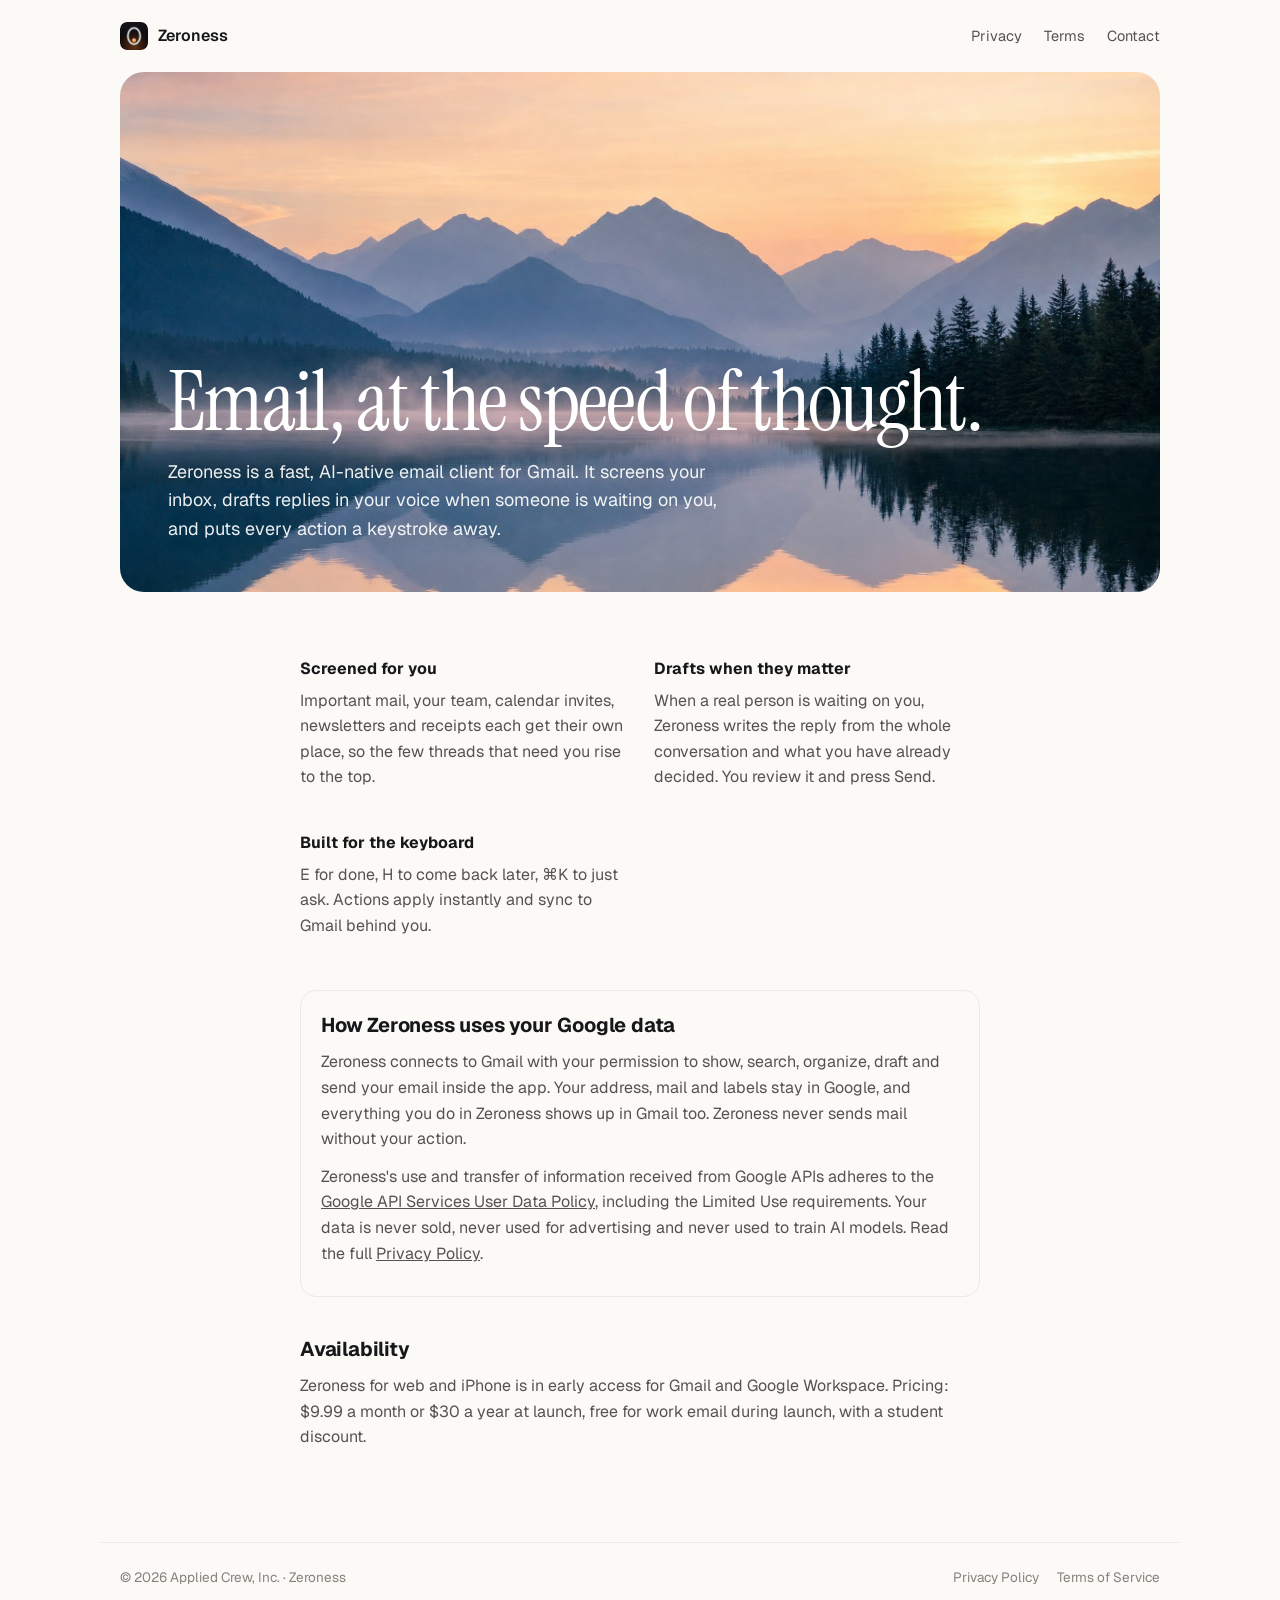
==== index.html @ dfd4c377 "Zeroness site: home, privacy, terms Co-Authored-By: Claude Opus 5.5 <noreply@anthropic.com>" ====
<!doctype html>
<html lang="en">
<head>
<meta charset="utf-8">
<meta name="viewport" content="width=device-width, initial-scale=1, viewport-fit=cover">
<title>Zeroness: email, at the speed of thought</title>
<meta name="description" content="Zeroness is a fast, AI-native email client for Gmail. It screens your inbox, drafts replies in your voice when someone is waiting on you, and puts every action a keystroke away.">
<link rel="icon" href="/icon.svg" type="image/svg+xml">
<link rel="apple-touch-icon" href="/apple-touch-icon.png">
<link rel="preconnect" href="https://fonts.googleapis.com"><link rel="preconnect" href="https://fonts.gstatic.com" crossorigin>
<link rel="stylesheet" href="https://fonts.googleapis.com/css2?family=Geist:wght@400;500;600&family=Instrument+Serif&display=swap">
<link rel="stylesheet" href="/style.css">
</head>
<body>
<header class="nav">
  <a class="brand" href="/"><img src="/logo-120.png" alt="">Zeroness</a>
  <nav><a href="/privacy/">Privacy</a><a href="/terms/">Terms</a><a href="mailto:sai@appliedcrew.com">Contact</a></nav>
</header>
<section class="hero">
  <div class="pic" role="img" aria-label="A still mountain lake at dawn">
    <div class="copy">
      <h1 class="serif">Email, at the speed of thought.</h1>
      <p>Zeroness is a fast, AI-native email client for Gmail. It screens your inbox, drafts replies in your voice when someone is waiting on you, and puts every action a keystroke away.</p>
    </div>
  </div>
</section>
<main class="wrap">
  <div class="grid">
    <div><h3>Screened for you</h3><p>Important mail, your team, calendar invites, newsletters and receipts each get their own place, so the few threads that need you rise to the top.</p></div>
    <div><h3>Drafts when they matter</h3><p>When a real person is waiting on you, Zeroness writes the reply from the whole conversation and what you have already decided. You review it and press Send.</p></div>
    <div><h3>Built for the keyboard</h3><p>E for done, H to come back later, ⌘K to just ask. Actions apply instantly and sync to Gmail behind you.</p></div>
  </div>
  <div class="note">
    <h2 style="margin-top:0">How Zeroness uses your Google data</h2>
    <p>Zeroness connects to Gmail with your permission to show, search, organize, draft and send your email inside the app. Your address, mail and labels stay in Google, and everything you do in Zeroness shows up in Gmail too. Zeroness never sends mail without your action.</p>
    <p>Zeroness's use and transfer of information received from Google APIs adheres to the <a href="https://developers.google.com/terms/api-services-user-data-policy">Google API Services User Data Policy</a>, including the Limited Use requirements. Your data is never sold, never used for advertising and never used to train AI models. Read the full <a href="/privacy/">Privacy Policy</a>.</p>
  </div>
  <h2>Availability</h2>
  <p>Zeroness for web and iPhone is in early access for Gmail and Google Workspace. Pricing: $9.99 a month or $30 a year at launch, free for work email during launch, with a student discount.</p>
</main>
<footer><span>© 2026 Applied Crew, Inc. · Zeroness</span><span><a href="/privacy/">Privacy Policy</a><a href="/terms/">Terms of Service</a></span></footer>
</body>
</html>
---- style.css ----
:root { --ink: #17171A; --ink-2: #55534F; --ink-3: #85827C; --paper: #FBFAF7; --line: #ECEAE5; --accent: #E2702B; color-scheme: light dark; }
@media (prefers-color-scheme: dark) { :root { --ink: #F3F1ED; --ink-2: #B7B3AC; --ink-3: #8B8881; --paper: #111113; --line: #2A2A2E; --accent: #F08A45; } }
* { box-sizing: border-box; }
body { margin: 0; background: var(--paper); color: var(--ink); font: 16px/1.6 "Geist", ui-sans-serif, system-ui, -apple-system, sans-serif; -webkit-font-smoothing: antialiased; }
a { color: inherit; }
.serif { font-family: "Instrument Serif", Georgia, serif; font-weight: 400; letter-spacing: -0.02em; }
.nav { display: flex; align-items: center; justify-content: space-between; max-width: 1080px; margin: 0 auto; padding: 22px max(20px, env(safe-area-inset-left)); }
.brand { display: flex; align-items: center; gap: 10px; font-weight: 600; text-decoration: none; }
.brand img { width: 28px; height: 28px; border-radius: 7px; }
.nav nav { display: flex; gap: 22px; font-size: 14.5px; color: var(--ink-2); }
.nav nav a { text-decoration: none; }
.hero { position: relative; margin: 0 auto; max-width: 1080px; padding: 0 max(20px, env(safe-area-inset-left)); }
.hero .pic { border-radius: 24px; overflow: hidden; aspect-ratio: 16 / 8; background: url(/hero.jpg) center / cover; display: flex; align-items: flex-end; }
.hero .copy { padding: 48px; color: #fff; text-shadow: 0 2px 24px rgba(0,0,0,.25); }
.hero h1 { font-size: clamp(44px, 7vw, 84px); line-height: 1; margin: 0 0 14px; }
.hero p { margin: 0; font-size: 18px; max-width: 560px; color: rgba(255,255,255,.92); }
.wrap { max-width: 720px; margin: 0 auto; padding: 56px max(20px, env(safe-area-inset-left)) 80px; }
.grid { display: grid; grid-template-columns: repeat(auto-fit, minmax(220px, 1fr)); gap: 28px; margin: 8px 0 40px; }
.grid h3 { margin: 0 0 6px; font-size: 16px; }
.grid p, .wrap p, li { margin: 0 0 12px; color: var(--ink-2); }
h2 { font-size: 20px; margin: 36px 0 8px; letter-spacing: -0.01em; }
.legal h1 { font-size: 52px; line-height: 1.05; margin: 0 0 6px; }
.eff { font-size: 13.5px; color: var(--ink-3); }
.note { border: 1px solid var(--line); border-radius: 16px; padding: 18px 20px; }
footer { border-top: 1px solid var(--line); max-width: 1080px; margin: 0 auto; padding: 24px max(20px, env(safe-area-inset-left)) 48px; display: flex; flex-wrap: wrap; gap: 18px; justify-content: space-between; font-size: 13.5px; color: var(--ink-3); }
footer a { text-decoration: none; margin-left: 18px; }
@media (max-width: 640px) { .hero .copy { padding: 24px; } .hero .pic { aspect-ratio: 4 / 5; } .nav nav { gap: 14px; } }
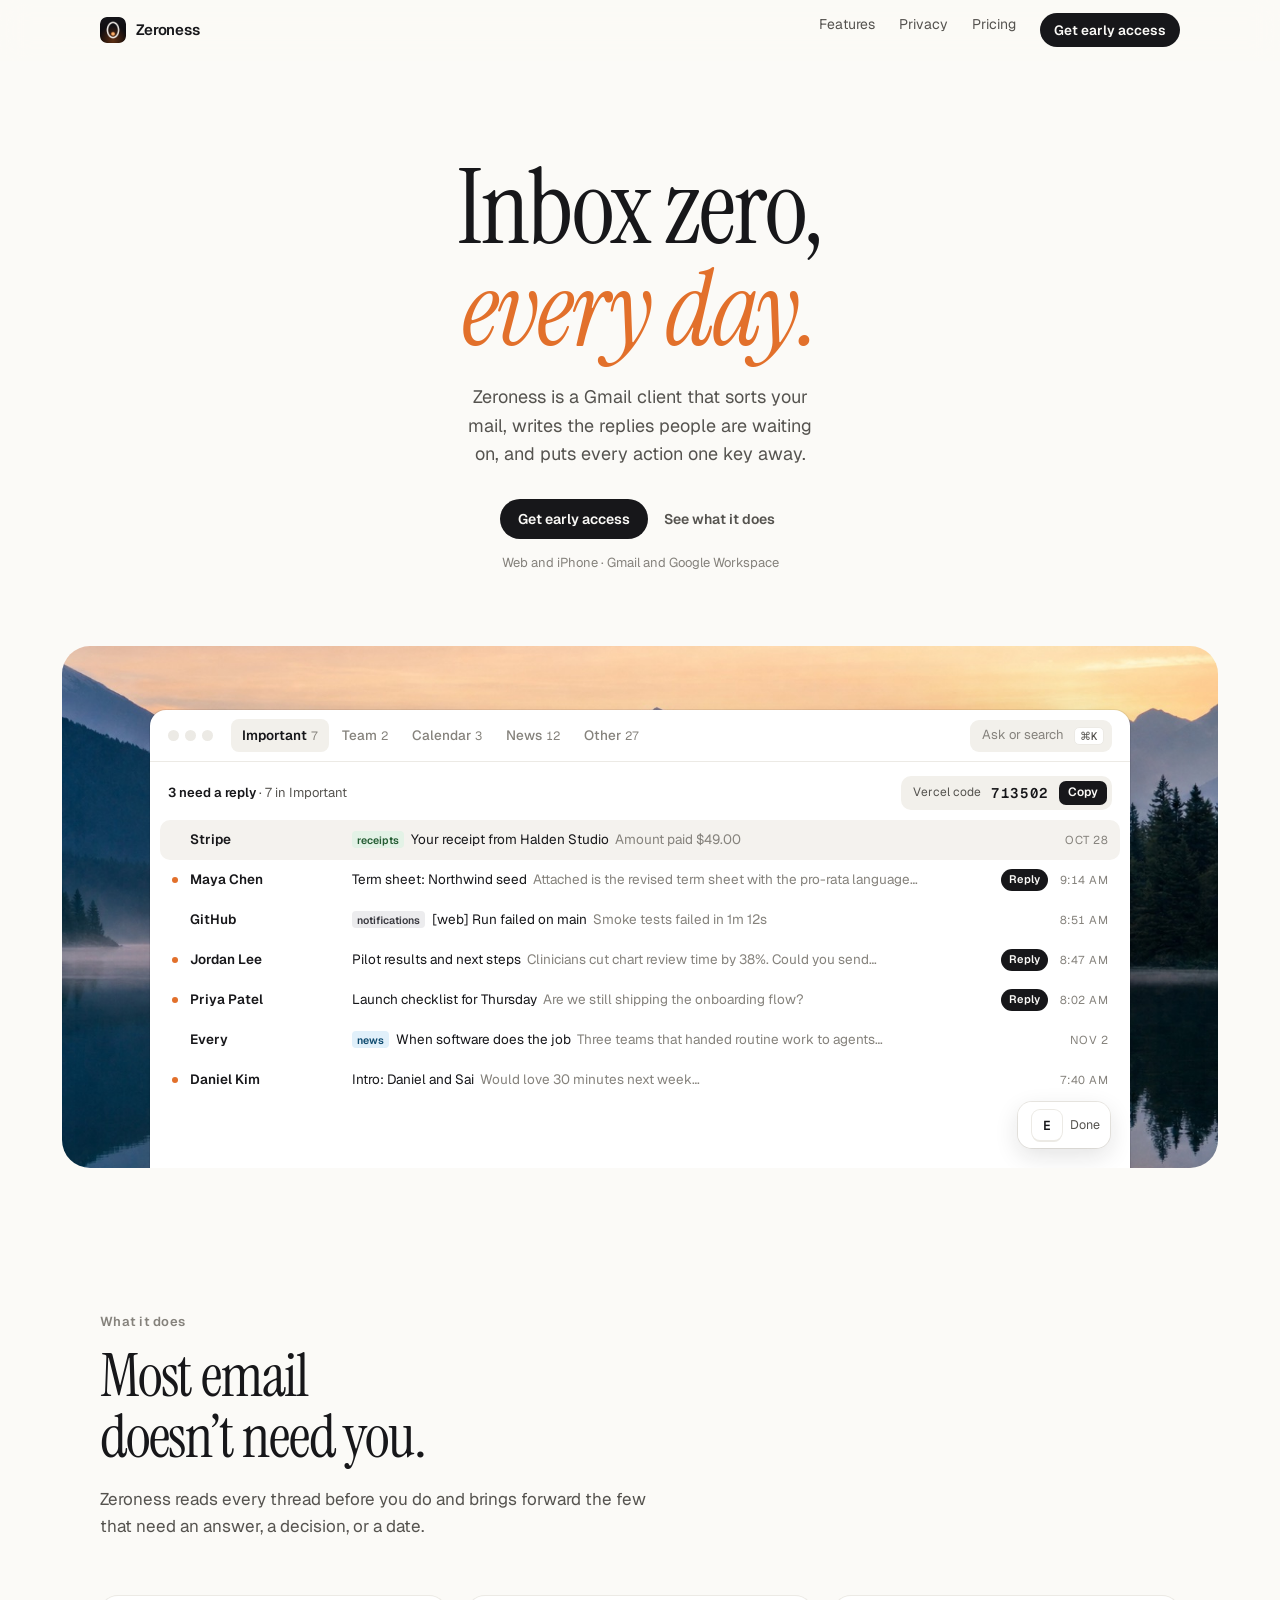
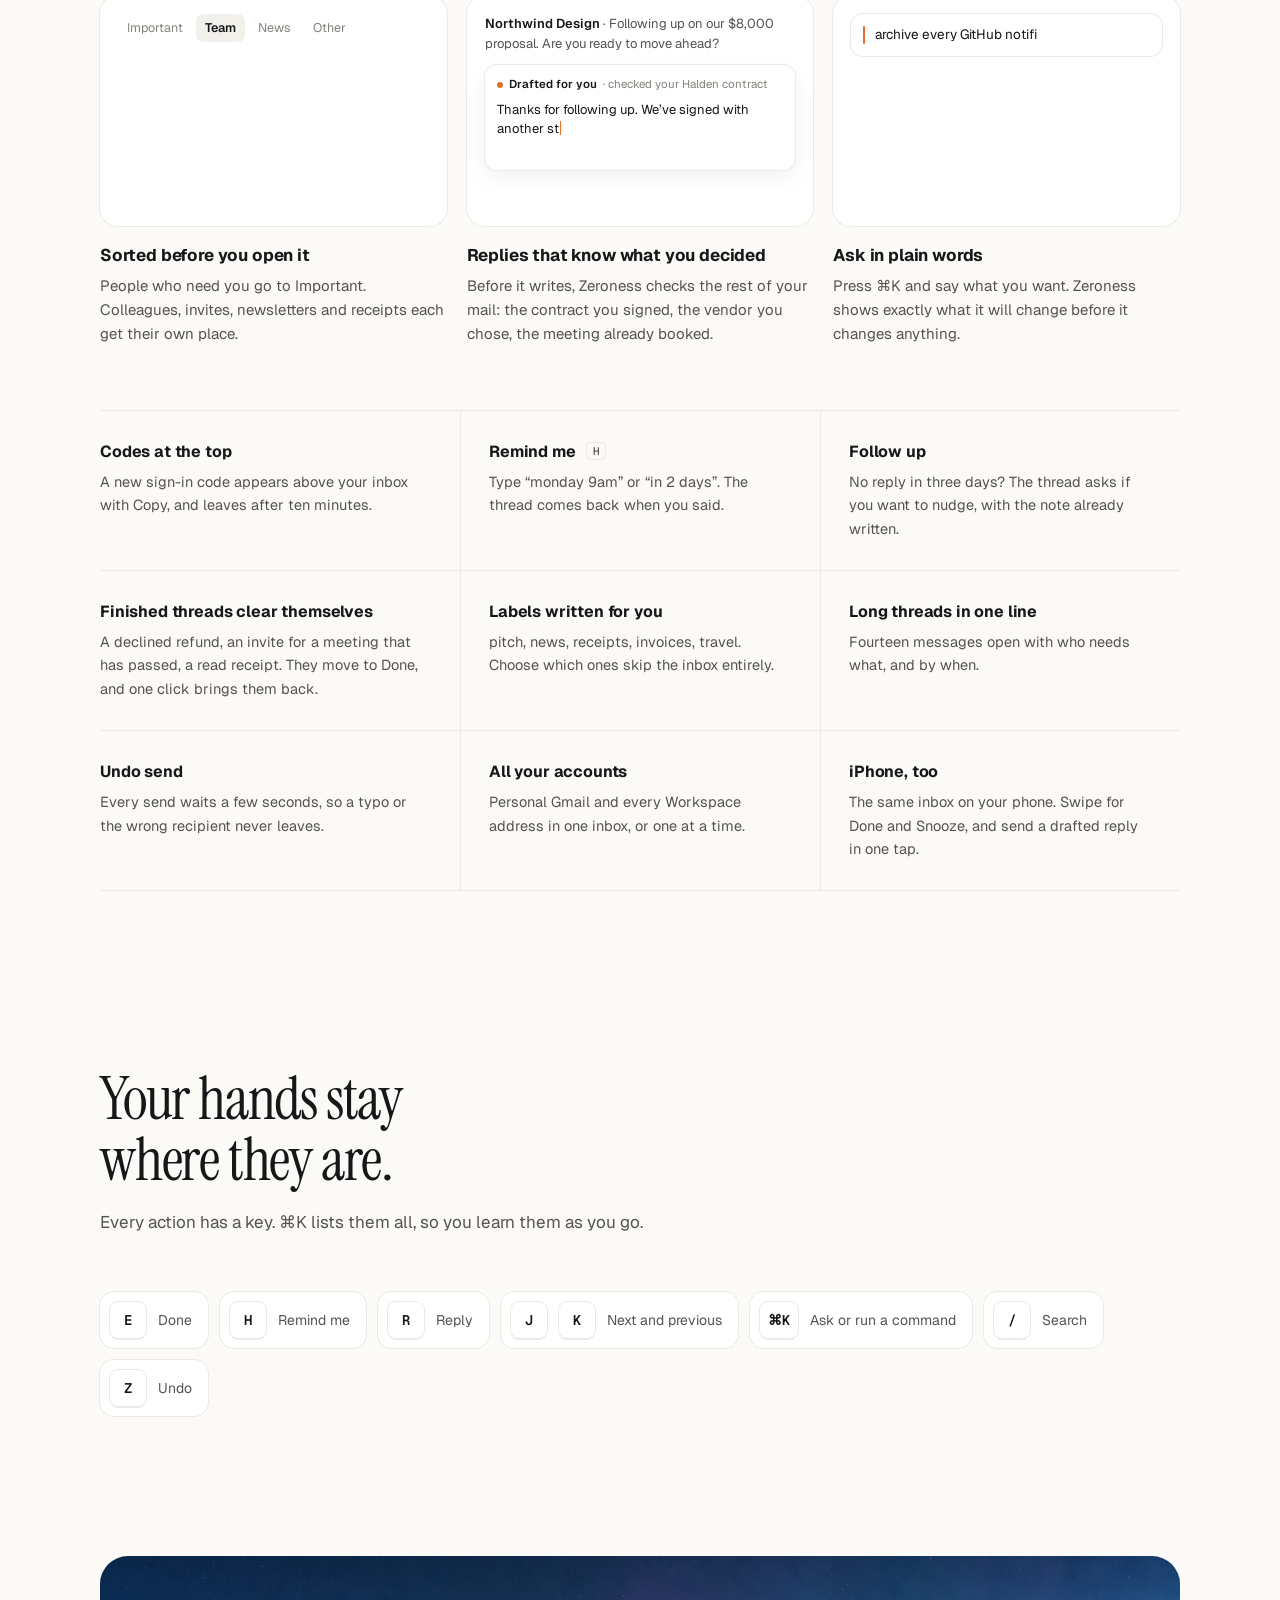
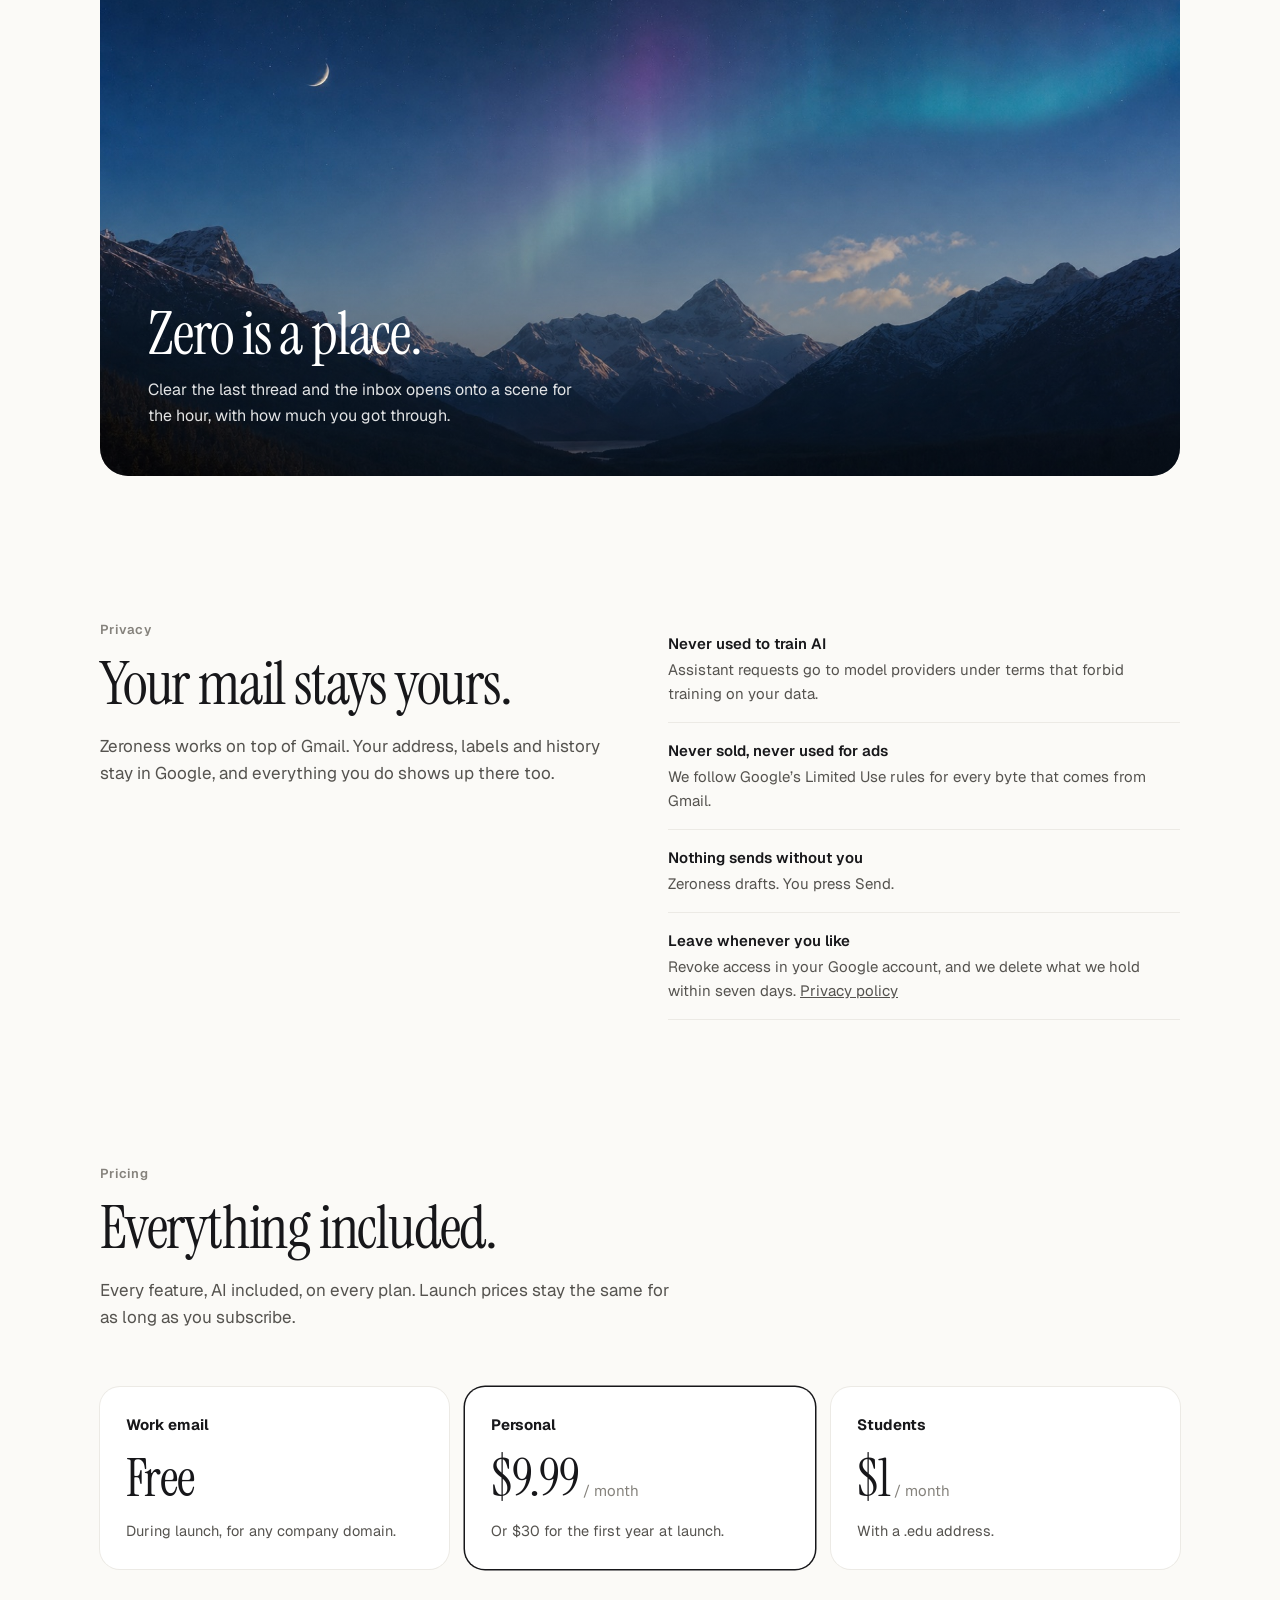
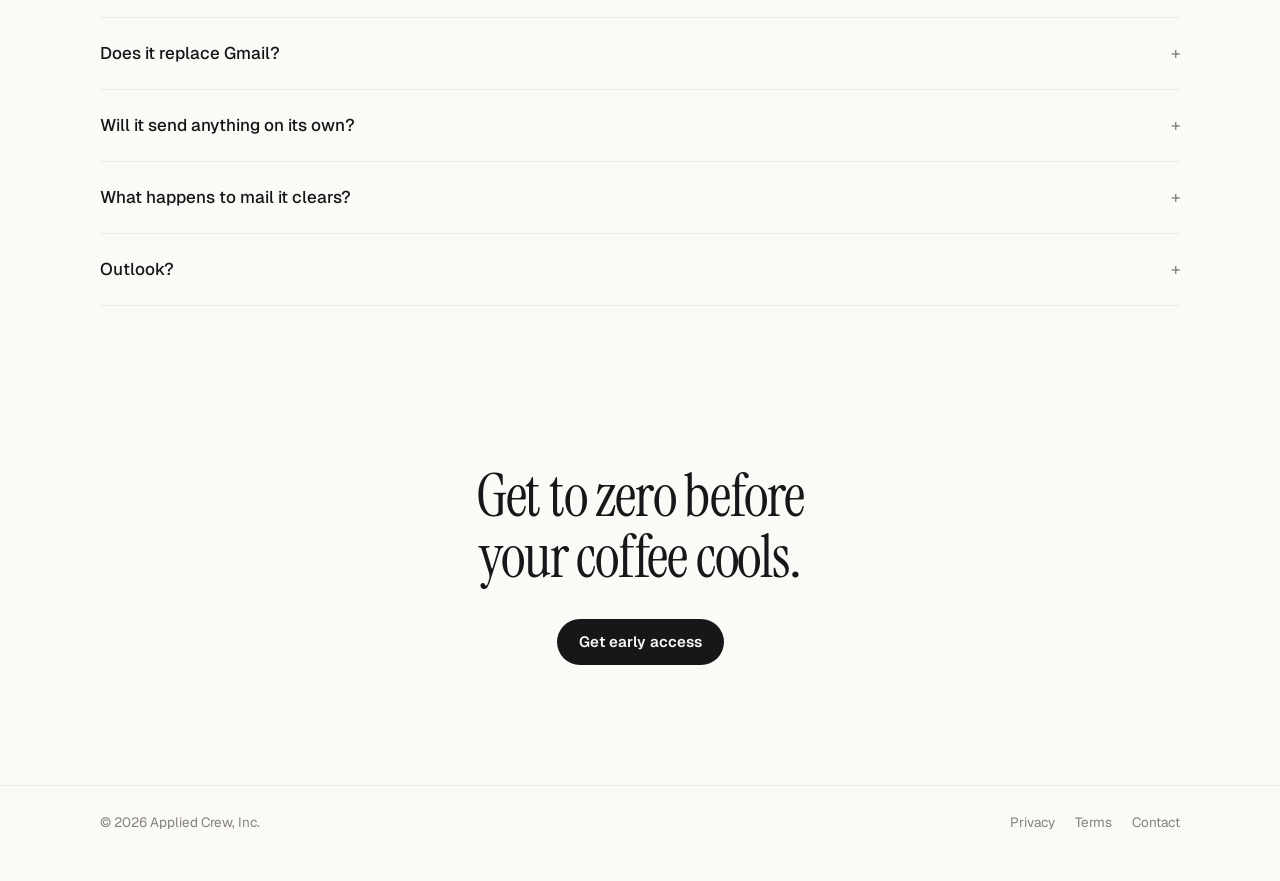
==== commit d728e6d1: "Home: new landing page with a live inbox hero, feature demos, keyboard, privacy, pricing and FAQ Co-" ====
--- a/index.html
+++ b/index.html
@@ -3,41 +3,278 @@
 <head>
 <meta charset="utf-8">
 <meta name="viewport" content="width=device-width, initial-scale=1, viewport-fit=cover">
-<title>Zeroness: email, at the speed of thought</title>
-<meta name="description" content="Zeroness is a fast, AI-native email client for Gmail. It screens your inbox, drafts replies in your voice when someone is waiting on you, and puts every action a keystroke away.">
+<title>Zeroness: inbox zero, every day</title>
+<meta name="description" content="Zeroness is a Gmail client that sorts your mail, writes the replies people are waiting on, and puts every action one key away. For web and iPhone.">
+<link rel="canonical" href="https://zeroness.io/">
+<meta property="og:title" content="Zeroness: inbox zero, every day">
+<meta property="og:description" content="A Gmail client that sorts your mail, writes the replies people are waiting on, and puts every action one key away.">
+<meta property="og:url" content="https://zeroness.io/">
+<meta property="og:image" content="https://zeroness.io/hero.jpg">
+<meta name="theme-color" content="#FBFAF7">
 <link rel="icon" href="/icon.svg" type="image/svg+xml">
 <link rel="apple-touch-icon" href="/apple-touch-icon.png">
 <link rel="preconnect" href="https://fonts.googleapis.com"><link rel="preconnect" href="https://fonts.gstatic.com" crossorigin>
-<link rel="stylesheet" href="https://fonts.googleapis.com/css2?family=Geist:wght@400;500;600&family=Instrument+Serif&display=swap">
-<link rel="stylesheet" href="/style.css">
+<link rel="stylesheet" href="https://fonts.googleapis.com/css2?family=Geist:wght@400;500;600&family=Geist+Mono:wght@500;600&family=Instrument+Serif:ital@0;1&display=swap">
+<link rel="stylesheet" href="/home.css">
+<script>document.documentElement.classList.add('js')</script>
 </head>
 <body>
-<header class="nav">
-  <a class="brand" href="/"><img src="/logo-120.png" alt="">Zeroness</a>
-  <nav><a href="/privacy/">Privacy</a><a href="/terms/">Terms</a><a href="mailto:sai@appliedcrew.com">Contact</a></nav>
+
+<header class="nav" id="nav">
+  <div class="wrap">
+    <a class="brand" href="/"><img src="/logo-120.png" alt="">Zeroness</a>
+    <nav aria-label="Site"><a href="#features">Features</a><a href="#privacy">Privacy</a><a href="#pricing">Pricing</a><a class="btn btn-ink" href="mailto:sai@appliedcrew.com?subject=Zeroness%20early%20access" style="height:34px;padding:0 14px;font-size:13.5px">Get early access</a></nav>
+  </div>
 </header>
-<section class="hero">
-  <div class="pic" role="img" aria-label="A still mountain lake at dawn">
-    <div class="copy">
-      <h1 class="serif">Email, at the speed of thought.</h1>
-      <p>Zeroness is a fast, AI-native email client for Gmail. It screens your inbox, drafts replies in your voice when someone is waiting on you, and puts every action a keystroke away.</p>
+
+<main>
+  <section class="hero wrap">
+    <h1 class="serif">Inbox zero, <em>every day.</em></h1>
+    <p class="sub">Zeroness is a Gmail client that sorts your mail, writes the replies people are waiting on, and puts every action one key away.</p>
+    <div class="cta">
+      <a class="btn btn-ink" href="mailto:sai@appliedcrew.com?subject=Zeroness%20early%20access">Get early access</a>
+      <a class="btn btn-quiet" href="#features">See what it does</a>
+    </div>
+    <p class="fine">Web and iPhone · Gmail and Google Workspace</p>
+  </section>
+
+  <div class="stage">
+    <div class="sky">
+      <div class="win" role="img" aria-label="The Zeroness inbox clearing itself one thread at a time">
+        <div class="bar">
+          <span class="dots" aria-hidden="true"><i></i><i></i><i></i></span>
+          <div class="tabs"><span class="on">Important<b id="cnt">7</b></span><span>Team<b>2</b></span><span>Calendar<b>3</b></span><span>News<b>12</b></span><span>Other<b>27</b></span></div>
+          <div class="ask"><span>Ask or search</span><kbd>⌘K</kbd></div>
+        </div>
+        <div class="meta"><span id="need"><b>3 need a reply</b> · 7 in Important</span><div class="code">Vercel code <b>713502</b><i>Copy</i></div></div>
+        <ul class="list" id="list" aria-hidden="true">
+          <div class="hl" id="hl"></div>
+        </ul>
+        <div class="zero" id="zero" aria-hidden="true"><div>That’s everything.<small>7 cleared in 18 seconds</small></div></div>
+        <div class="keyhint" aria-hidden="true"><span class="cap" id="capE">E</span><span id="hintText">Done</span></div>
+      </div>
     </div>
   </div>
-</section>
-<main class="wrap">
-  <div class="grid">
-    <div><h3>Screened for you</h3><p>Important mail, your team, calendar invites, newsletters and receipts each get their own place, so the few threads that need you rise to the top.</p></div>
-    <div><h3>Drafts when they matter</h3><p>When a real person is waiting on you, Zeroness writes the reply from the whole conversation and what you have already decided. You review it and press Send.</p></div>
-    <div><h3>Built for the keyboard</h3><p>E for done, H to come back later, ⌘K to just ask. Actions apply instantly and sync to Gmail behind you.</p></div>
-  </div>
-  <div class="note">
-    <h2 style="margin-top:0">How Zeroness uses your Google data</h2>
-    <p>Zeroness connects to Gmail with your permission to show, search, organize, draft and send your email inside the app. Your address, mail and labels stay in Google, and everything you do in Zeroness shows up in Gmail too. Zeroness never sends mail without your action.</p>
-    <p>Zeroness's use and transfer of information received from Google APIs adheres to the <a href="https://developers.google.com/terms/api-services-user-data-policy">Google API Services User Data Policy</a>, including the Limited Use requirements. Your data is never sold, never used for advertising and never used to train AI models. Read the full <a href="/privacy/">Privacy Policy</a>.</p>
-  </div>
-  <h2>Availability</h2>
-  <p>Zeroness for web and iPhone is in early access for Gmail and Google Workspace. Pricing: $9.99 a month or $30 a year at launch, free for work email during launch, with a student discount.</p>
+
+  <section class="block wrap" id="features">
+    <span class="kicker rise">What it does</span>
+    <h2 class="serif rise">Most email doesn’t need you.</h2>
+    <p class="lead rise">Zeroness reads every thread before you do and brings forward the few that need an answer, a decision, or a date.</p>
+
+    <div class="trio">
+      <div class="feat rise">
+        <div class="vig v-split" aria-hidden="true">
+          <div class="tabsm" id="stabs"><span class="on">Important</span><span>Team</span><span>News</span><span>Other</span></div>
+          <div id="srows"></div>
+        </div>
+        <div><h3>Sorted before you open it</h3><p>People who need you go to Important. Colleagues, invites, newsletters and receipts each get their own place.</p></div>
+      </div>
+      <div class="feat rise">
+        <div class="vig v-draft" aria-hidden="true">
+          <div class="msg"><b>Northwind Design</b> · Following up on our $8,000 proposal. Are you ready to move ahead?</div>
+          <div class="card"><div class="h">Drafted for you <span>· checked your Halden contract</span></div><div class="typed" id="typed"></div></div>
+        </div>
+        <div><h3>Replies that know what you decided</h3><p>Before it writes, Zeroness checks the rest of your mail: the contract you signed, the vendor you chose, the meeting already booked.</p></div>
+      </div>
+      <div class="feat rise">
+        <div class="vig v-ask" aria-hidden="true">
+          <div class="q"><span class="bar2"></span><span id="askq"></span></div>
+          <div class="plan" id="plan"><small>Zeroness will</small><div>Mark 38 threads Done</div><small>from notifications@github.com</small><br><em>Do it ↵</em></div>
+        </div>
+        <div><h3>Ask in plain words</h3><p>Press ⌘K and say what you want. Zeroness shows exactly what it will change before it changes anything.</p></div>
+      </div>
+    </div>
+
+    <div class="grid">
+      <div class="rise"><h3>Codes at the top</h3><p>A new sign-in code appears above your inbox with Copy, and leaves after ten minutes.</p></div>
+      <div class="rise"><h3>Remind me <span class="k">H</span></h3><p>Type “monday 9am” or “in 2 days”. The thread comes back when you said.</p></div>
+      <div class="rise"><h3>Follow up</h3><p>No reply in three days? The thread asks if you want to nudge, with the note already written.</p></div>
+      <div class="rise"><h3>Finished threads clear themselves</h3><p>A declined refund, an invite for a meeting that has passed, a read receipt. They move to Done, and one click brings them back.</p></div>
+      <div class="rise"><h3>Labels written for you</h3><p>pitch, news, receipts, invoices, travel. Choose which ones skip the inbox entirely.</p></div>
+      <div class="rise"><h3>Long threads in one line</h3><p>Fourteen messages open with who needs what, and by when.</p></div>
+      <div class="rise"><h3>Undo send</h3><p>Every send waits a few seconds, so a typo or the wrong recipient never leaves.</p></div>
+      <div class="rise"><h3>All your accounts</h3><p>Personal Gmail and every Workspace address in one inbox, or one at a time.</p></div>
+      <div class="rise"><h3>iPhone, too</h3><p>The same inbox on your phone. Swipe for Done and Snooze, and send a drafted reply in one tap.</p></div>
+    </div>
+  </section>
+
+  <section class="block wrap">
+    <span class="kicker rise">Keyboard</span>
+    <h2 class="serif rise">Your hands stay where they are.</h2>
+    <p class="lead rise">Every action has a key. ⌘K lists them all, so you learn them as you go.</p>
+    <div class="keys rise" aria-label="Shortcuts">
+      <div class="key"><span class="cap">E</span>Done</div>
+      <div class="key"><span class="cap">H</span>Remind me</div>
+      <div class="key"><span class="cap">R</span>Reply</div>
+      <div class="key"><span class="cap">J</span><span class="cap">K</span>Next and previous</div>
+      <div class="key"><span class="cap">⌘K</span>Ask or run a command</div>
+      <div class="key"><span class="cap">/</span>Search</div>
+      <div class="key"><span class="cap">Z</span>Undo</div>
+    </div>
+
+    <div class="night rise">
+      <div class="in">
+        <div><h2 class="serif">Zero is a place.</h2><p>Clear the last thread and the inbox opens onto a scene for the hour, with how much you got through.</p></div>
+      </div>
+    </div>
+  </section>
+
+  <section class="block wrap" id="privacy">
+    <div class="privacy">
+      <div>
+        <span class="kicker rise">Privacy</span>
+        <h2 class="serif rise">Your mail stays yours.</h2>
+        <p class="lead rise">Zeroness works on top of Gmail. Your address, labels and history stay in Google, and everything you do shows up there too.</p>
+      </div>
+      <ul class="rise">
+        <li><b>Never used to train AI</b>Assistant requests go to model providers under terms that forbid training on your data.</li>
+        <li><b>Never sold, never used for ads</b>We follow Google’s Limited Use rules for every byte that comes from Gmail.</li>
+        <li><b>Nothing sends without you</b>Zeroness drafts. You press Send.</li>
+        <li><b>Leave whenever you like</b>Revoke access in your Google account, and we delete what we hold within seven days. <a href="/privacy/">Privacy policy</a></li>
+      </ul>
+    </div>
+  </section>
+
+  <section class="block wrap" id="pricing">
+    <span class="kicker rise">Pricing</span>
+    <h2 class="serif rise">Everything included.</h2>
+    <p class="lead rise">Every feature, AI included, on every plan. Launch prices stay the same for as long as you subscribe.</p>
+    <div class="prices">
+      <div class="price rise"><h3>Work email</h3><div class="n">Free</div><p>During launch, for any company domain.</p></div>
+      <div class="price main rise"><h3>Personal</h3><div class="n">$9.99<small> / month</small></div><p>Or $30 for the first year at launch.</p></div>
+      <div class="price rise"><h3>Students</h3><div class="n">$1<small> / month</small></div><p>With a .edu address.</p></div>
+    </div>
+
+    <div class="faq">
+      <details class="rise"><summary>Does it replace Gmail?</summary><p>No. Zeroness is a client for your Gmail or Google Workspace account. Your mail and labels stay in Google, and you can go back to Gmail any time.</p></details>
+      <details class="rise"><summary>Will it send anything on its own?</summary><p>Never. It writes drafts for threads where someone is waiting on you. You read them, change what you like, and press Send.</p></details>
+      <details class="rise"><summary>What happens to mail it clears?</summary><p>It moves to Done, the same as archiving in Gmail. Nothing is deleted, and Done shows what Zeroness cleared with one click to bring it all back.</p></details>
+      <details class="rise"><summary>Outlook?</summary><p>Gmail and Google Workspace first. Outlook is next.</p></details>
+    </div>
+  </section>
+
+  <section class="close wrap">
+    <h2 class="serif rise">Get to zero before your coffee cools.</h2>
+    <a class="btn btn-ink rise" href="mailto:sai@appliedcrew.com?subject=Zeroness%20early%20access">Get early access</a>
+  </section>
 </main>
-<footer><span>© 2026 Applied Crew, Inc. · Zeroness</span><span><a href="/privacy/">Privacy Policy</a><a href="/terms/">Terms of Service</a></span></footer>
+
+<footer><div class="wrap"><span>© 2026 Applied Crew, Inc.</span><span><a href="/privacy/">Privacy</a><a href="/terms/">Terms</a><a href="mailto:sai@appliedcrew.com">Contact</a></span></div></footer>
+
+<script>
+(() => {
+  const reduce = matchMedia('(prefers-reduced-motion: reduce)').matches;
+  const nav = document.getElementById('nav');
+  addEventListener('scroll', () => nav.classList.toggle('scrolled', scrollY > 8), { passive: true });
+
+  // Reveal blocks as they scroll in.
+  const io = new IntersectionObserver((es) => es.forEach((e) => { if (e.isIntersecting) { e.target.classList.add('seen'); io.unobserve(e.target); } }), { rootMargin: '0px 0px -8% 0px' });
+  document.querySelectorAll('.rise').forEach((el) => io.observe(el));
+
+  const lbl = (t, fg, bg) => `<span class="lbl" style="color:${fg};background:${bg}">${t}</span>`;
+
+  // Hero: a real inbox that clears itself, one key at a time.
+  const threads = [
+    ['Stripe', lbl('receipts', '#245C33', '#E3F2E6') + 'Your receipt from Halden Studio', 'Amount paid $49.00', 'OCT 28', false, ''],
+    ['Maya Chen', 'Term sheet: Northwind seed', 'Attached is the revised term sheet with the pro-rata language…', '9:14 AM', true, 'Reply'],
+    ['GitHub', lbl('notifications', '#3A3A40', '#ECECEE') + '[web] Run failed on main', 'Smoke tests failed in 1m 12s', '8:51 AM', false, ''],
+    ['Jordan Lee', 'Pilot results and next steps', 'Clinicians cut chart review time by 38%. Could you send…', '8:47 AM', true, 'Reply'],
+    ['Priya Patel', 'Launch checklist for Thursday', 'Are we still shipping the onboarding flow?', '8:02 AM', true, 'Reply'],
+    ['Every', lbl('news', '#0E4A6E', '#E1F0FA') + 'When software does the job', 'Three teams that handed routine work to agents…', 'NOV 2', false, ''],
+    ['Daniel Kim', 'Intro: Daniel and Sai', 'Would love 30 minutes next week…', '7:40 AM', true, ''],
+  ];
+  const list = document.getElementById('list'), hl = document.getElementById('hl'), zero = document.getElementById('zero');
+  const capE = document.getElementById('capE'), hint = document.getElementById('hintText'), cnt = document.getElementById('cnt'), need = document.getElementById('need');
+  const keys = [['E', 'Done'], ['H', 'Remind me'], ['E', 'Done'], ['R', 'Reply · sent'], ['R', 'Reply · sent'], ['E', 'Done'], ['E', 'Done']];
+  function render() {
+    list.querySelectorAll('.row').forEach((r) => r.remove());
+    threads.forEach((t) => {
+      const li = document.createElement('li');
+      li.className = 'row';
+      li.innerHTML = `<span class="u ${t[4] ? '' : 'off'}"></span><span class="who">${t[0]}</span><span class="what">${t[1]}&nbsp;&nbsp;<i>${t[2]}</i></span>${t[5] ? `<span class="reply">${t[5]}</span>` : ''}<span class="t">${t[3]}</span>`;
+      list.appendChild(li);
+    });
+    hl.style.opacity = 1; hl.style.transform = 'translateY(0)';
+    zero.classList.remove('on');
+    cnt.textContent = threads.length; need.innerHTML = '<b>3 need a reply</b> · 7 in Important';
+  }
+  const sleep = (ms) => new Promise((r) => setTimeout(r, ms));
+  async function loop() {
+    render();
+    if (reduce) return;
+    await sleep(1600);
+    for (let i = 0; i < threads.length; i++) {
+      const [k, label] = keys[i];
+      capE.textContent = k; hint.textContent = label;
+      await sleep(520);
+      capE.classList.add('down'); setTimeout(() => capE.classList.remove('down'), 140);
+      const row = list.querySelector('.row');
+      row.classList.add('out');
+      await sleep(230);
+      row.style.height = row.offsetHeight + 'px';
+      row.animate([{ height: row.offsetHeight + 'px' }, { height: '0px' }], { duration: 200, easing: 'cubic-bezier(.2,.8,.2,1)', fill: 'forwards' });
+      await sleep(210);
+      row.remove();
+      const left = threads.length - i - 1;
+      cnt.textContent = left;
+      const replies = Math.max(0, 3 - keys.slice(0, i + 1).filter((x) => x[0] === 'R').length);
+      need.innerHTML = left ? `<b>${replies ? replies + ' need a reply' : 'Nothing needs a reply'}</b> · ${left} in Important` : '<b>Inbox zero</b>';
+      if (!left) { hl.style.opacity = 0; zero.classList.add('on'); }
+      await sleep(620);
+    }
+    hint.textContent = 'Zero'; capE.textContent = '✓';
+    await sleep(3200);
+    loop();
+  }
+  // Only run while the hero is on screen.
+  let started = false;
+  new IntersectionObserver((es) => { if (es[0].isIntersecting && !started) { started = true; loop(); } }, { threshold: .3 }).observe(list);
+  render();
+
+  // Splits vignette: tabs cycle, rows sort themselves.
+  const sets = {
+    Important: [['Jordan Lee', 'Pilot results and next steps'], ['Maya Chen', 'Term sheet: Northwind seed'], ['Priya Patel', 'Launch checklist'], ['Daniel Kim', 'Intro: Daniel and Sai']],
+    Team: [['Sreeja', 'Diaago action items'], ['Ramana', 'Board deck v3, comments by Friday'], ['Aisha', 'Design review moved to 3pm'], ['Leo', 'Q4 hiring plan']],
+    News: [['Every', 'When software does the job'], ['Lenny', 'How the best teams onboard'], ['Stratechery', 'The agent economy'], ['TLDR', 'Daily digest']],
+    Other: [['Stripe', 'Your receipt #2757'], ['GitHub', '3 checks failed on main'], ['Linear', 'Weekly digest'], ['Vercel', 'Deployment ready']],
+  };
+  const stabs = [...document.querySelectorAll('#stabs span')], srows = document.getElementById('srows');
+  let si = 0;
+  const paintSplit = async () => {
+    const name = stabs[si].textContent;
+    stabs.forEach((s, i) => s.classList.toggle('on', i === si));
+    [...srows.children].forEach((r) => r.classList.add('hide'));
+    await sleep(reduce ? 0 : 260);
+    srows.innerHTML = sets[name].map(([w, s]) => `<div class="mrow hide"><b>${w}</b><span>${s}</span></div>`).join('');
+    [...srows.children].forEach((r, i) => setTimeout(() => r.classList.remove('hide'), reduce ? 0 : 60 + i * 70));
+    si = (si + 1) % stabs.length;
+  };
+  paintSplit(); if (!reduce) setInterval(paintSplit, 2600);
+
+  // Draft vignette: the reply types itself, then rests.
+  const typed = document.getElementById('typed');
+  const draft = 'Thanks for following up. We’ve signed with another studio for this project, so we’ll pass for now. I’d be glad to keep you in mind for the next one.';
+  async function type() {
+    typed.textContent = '';
+    if (reduce) { typed.textContent = draft; return; }
+    for (const ch of draft) { typed.textContent += ch; await sleep(24); }
+    await sleep(4200); type();
+  }
+
+  // Ask vignette: the request types, the plan appears.
+  const askq = document.getElementById('askq'), plan = document.getElementById('plan');
+  const q = 'archive every GitHub notification older than a week';
+  async function ask() {
+    askq.textContent = ''; plan.classList.remove('on');
+    if (reduce) { askq.textContent = q; plan.classList.add('on'); return; }
+    await sleep(500);
+    for (const ch of q) { askq.textContent += ch; await sleep(34); }
+    await sleep(380); plan.classList.add('on');
+    await sleep(4200); ask();
+  }
+  const vio = new IntersectionObserver((es) => es.forEach((e) => { if (e.isIntersecting) { (e.target.id === 'typed' ? type : ask)(); vio.unobserve(e.target); } }), { threshold: .5 });
+  vio.observe(typed); vio.observe(askq);
+})();
+</script>
 </body>
 </html>
--- a/home.css
+++ b/home.css
@@ -0,0 +1,192 @@
+/* Zeroness home. One column of quiet type; the product itself carries the page. */
+:root {
+  --ink: #17171A; --ink-2: #55534F; --ink-3: #85827C; --paper: #FBFAF7; --card: #FFFFFF; --line: #ECEAE5;
+  --pill: #F2F0EB; --sel: #F4F2EE; --accent: #E2702B; --shadow: 0 1px 2px rgba(23,23,26,.05), 0 30px 80px rgba(23,23,26,.16);
+  --f-ui: "Geist", ui-sans-serif, system-ui, -apple-system, sans-serif; --f-serif: "Instrument Serif", Georgia, serif; --f-mono: "Geist Mono", ui-monospace, Menlo, monospace;
+  --ease: cubic-bezier(.2,.8,.2,1); --spring: cubic-bezier(.34,1.4,.64,1);
+}
+@media (prefers-color-scheme: dark) { :root {
+  --ink: #F3F1ED; --ink-2: #B7B3AC; --ink-3: #8B8881; --paper: #111113; --card: #18181B; --line: #2A2A2E;
+  --pill: #232327; --sel: #222225; --accent: #F08A45; --shadow: 0 1px 2px rgba(0,0,0,.4), 0 30px 80px rgba(0,0,0,.55); color-scheme: dark; } }
+* { box-sizing: border-box; }
+html { scroll-behavior: smooth; }
+body { margin: 0; background: var(--paper); color: var(--ink); font: 16px/1.6 var(--f-ui); -webkit-font-smoothing: antialiased; text-rendering: optimizeLegibility; }
+a { color: inherit; }
+::selection { background: color-mix(in srgb, var(--accent) 28%, transparent); }
+.serif { font-family: var(--f-serif); font-weight: 400; letter-spacing: -0.02em; }
+.wrap { width: 100%; max-width: 1120px; margin: 0 auto; padding-left: max(20px, env(safe-area-inset-left)); padding-right: max(20px, env(safe-area-inset-right)); }
+
+/* Nav */
+.nav { position: sticky; top: 0; z-index: 20; backdrop-filter: saturate(1.4) blur(14px); -webkit-backdrop-filter: saturate(1.4) blur(14px); background: color-mix(in srgb, var(--paper) 78%, transparent); border-bottom: 1px solid transparent; transition: border-color .3s; }
+.nav.scrolled { border-bottom-color: var(--line); }
+.nav .wrap { display: flex; align-items: center; height: 60px; gap: 28px; }
+.brand { display: flex; align-items: center; gap: 10px; font-weight: 600; font-size: 15px; text-decoration: none; letter-spacing: -0.01em; }
+.brand img { width: 26px; height: 26px; border-radius: 7px; }
+.nav nav { display: flex; gap: 24px; font-size: 14px; color: var(--ink-2); margin-left: auto; }
+.nav nav a { text-decoration: none; transition: color .2s; }
+.nav nav a:hover { color: var(--ink); }
+.btn { display: inline-flex; align-items: center; justify-content: center; gap: 10px; height: 40px; padding: 0 18px; border-radius: 999px; border: 0; font: 600 14px var(--f-ui); text-decoration: none; cursor: pointer; transition: transform .25s var(--spring), box-shadow .25s; }
+.btn:hover { transform: translateY(-1px); }
+.btn:active { transform: none; }
+.btn-ink { background: var(--ink); color: var(--paper); }
+.btn-quiet { color: var(--ink-2); padding: 0 6px; }
+.kbd { font: 500 11.5px var(--f-mono); opacity: .55; }
+
+/* Hero */
+.hero { padding-top: 96px; text-align: center; }
+.hero h1 { font-size: clamp(48px, 8.4vw, 104px); line-height: .98; margin: 0 auto; max-width: 11ch; text-wrap: balance; }
+.hero h1 em { font-style: italic; color: var(--accent); }
+.hero p.sub { margin: 22px auto 0; max-width: 40ch; font-size: 18px; color: var(--ink-2); text-wrap: balance; }
+.hero .cta { margin-top: 30px; display: flex; gap: 10px; justify-content: center; align-items: center; flex-wrap: wrap; }
+.hero .fine { margin-top: 14px; font-size: 13px; color: var(--ink-3); }
+
+/* The live inbox over the dawn lake */
+.stage { position: relative; margin: 72px auto 0; max-width: 1180px; padding: 0 max(12px, env(safe-area-inset-left)); }
+.stage .sky { position: relative; border-radius: 28px; overflow: hidden; padding: 64px 56px 0; background: url(/hero.jpg) center 70% / cover; }
+.stage .sky::after { content: ""; position: absolute; inset: 0; background: linear-gradient(180deg, rgba(255,255,255,0) 50%, rgba(251,250,247,.0) 100%); pointer-events: none; }
+.win { position: relative; z-index: 1; margin: 0 auto; max-width: 980px; border-radius: 16px 16px 0 0; background: var(--card); box-shadow: var(--shadow), 0 0 0 1px color-mix(in srgb, var(--ink) 8%, transparent); overflow: hidden; text-align: left; }
+.bar { height: 52px; display: flex; align-items: center; gap: 18px; padding: 0 18px; border-bottom: 1px solid var(--line); font-size: 13.5px; }
+.bar .dots { display: flex; gap: 6px; } .bar .dots i { width: 11px; height: 11px; border-radius: 50%; background: var(--line); }
+.tabs { position: relative; display: flex; gap: 2px; }
+.tabs span { position: relative; z-index: 1; padding: 6px 11px; border-radius: 8px; color: var(--ink-3); font-weight: 500; white-space: nowrap; }
+.tabs span.on { color: var(--ink); font-weight: 600; background: var(--pill); }
+.tabs span b { font-weight: 400; font-size: 12px; color: var(--ink-3); margin-left: 4px; font-variant-numeric: tabular-nums; }
+.ask { margin-left: auto; display: flex; align-items: center; gap: 10px; height: 32px; padding: 0 8px 0 12px; border-radius: 9px; background: var(--pill); color: var(--ink-3); font-size: 13px; min-width: 0; }
+.ask kbd { font: 500 11px var(--f-mono); color: var(--ink-2); background: var(--card); border: 1px solid var(--line); border-radius: 5px; padding: 1px 5px; }
+.meta { display: flex; align-items: center; justify-content: space-between; gap: 12px; padding: 14px 18px 6px; font-size: 13px; color: var(--ink-2); flex-wrap: wrap; }
+.meta b { color: var(--ink); font-weight: 600; }
+.code { display: flex; align-items: center; gap: 10px; height: 34px; padding: 0 5px 0 12px; border-radius: 10px; background: var(--pill); font-size: 12px; color: var(--ink-2); }
+.code b { font: 600 14px var(--f-mono); letter-spacing: .12em; color: var(--ink); }
+.code i { font-style: normal; height: 24px; padding: 0 9px; border-radius: 7px; background: var(--ink); color: var(--paper); font-weight: 600; display: grid; place-items: center; }
+.list { position: relative; list-style: none; margin: 0; padding: 4px 10px 22px; min-height: 352px; }
+.hl { position: absolute; left: 10px; right: 10px; top: 4px; height: 40px; border-radius: 10px; background: var(--sel); transition: transform .32s var(--spring), opacity .25s; }
+.row { position: relative; display: flex; align-items: center; gap: 12px; height: 40px; padding: 0 12px; font-size: 13.5px; transition: opacity .22s, transform .22s var(--ease); }
+.row.out { opacity: 0; transform: translateX(-28px); }
+.row .u { width: 6px; height: 6px; border-radius: 50%; background: var(--accent); flex-shrink: 0; }
+.row .u.off { background: transparent; }
+.row .who { width: 150px; flex-shrink: 0; font-weight: 600; white-space: nowrap; overflow: hidden; text-overflow: ellipsis; }
+.row .what { flex: 1; min-width: 0; white-space: nowrap; overflow: hidden; text-overflow: ellipsis; }
+.row .what i { font-style: normal; color: var(--ink-3); }
+.row .t { font-size: 11.5px; color: var(--ink-3); letter-spacing: .04em; font-variant-numeric: tabular-nums; }
+.lbl { font-size: 10.5px; font-weight: 600; border-radius: 4px; padding: 2px 5px 1px; margin-right: 7px; }
+.reply { font-size: 11px; font-weight: 600; color: var(--paper); background: var(--ink); border-radius: 999px; padding: 2px 8px; flex-shrink: 0; }
+.zero { position: absolute; inset: 0; display: grid; place-items: center; text-align: center; opacity: 0; transition: opacity .8s var(--ease); pointer-events: none; }
+.zero.on { opacity: 1; }
+.zero div { font-family: var(--f-serif); font-size: 44px; letter-spacing: -0.02em; }
+.zero small { display: block; font: 14px var(--f-ui); color: var(--ink-3); margin-top: 6px; letter-spacing: 0; }
+.keyhint { position: absolute; z-index: 2; right: 20px; bottom: 20px; display: flex; gap: 8px; align-items: center; padding: 8px 10px 8px 14px; border-radius: 14px; background: color-mix(in srgb, var(--card) 80%, transparent); backdrop-filter: blur(12px); -webkit-backdrop-filter: blur(12px); box-shadow: 0 8px 24px rgba(23,23,26,.12), 0 0 0 1px var(--line); font-size: 12.5px; color: var(--ink-2); }
+.cap { min-width: 30px; height: 30px; padding: 0 8px; border-radius: 8px; display: grid; place-items: center; font: 600 13px var(--f-mono); color: var(--ink); background: var(--card); box-shadow: 0 0 0 1px var(--line), 0 2px 0 var(--line); transition: transform .1s, box-shadow .1s, background-color .2s; }
+.cap.down { transform: translateY(2px); box-shadow: 0 0 0 1px var(--line), 0 0 0 var(--line); background: var(--sel); }
+
+/* Sections */
+section.block { padding-top: 140px; }
+.kicker { font-size: 13px; font-weight: 600; color: var(--ink-3); letter-spacing: .02em; }
+h2 { font-size: clamp(36px, 5vw, 60px); line-height: 1.02; margin: 12px 0 0; max-width: 16ch; text-wrap: balance; }
+.lead { margin: 18px 0 0; font-size: 17px; color: var(--ink-2); max-width: 52ch; }
+
+/* Feature trio with live vignettes */
+.trio { display: grid; grid-template-columns: repeat(3, minmax(0, 1fr)); gap: 20px; margin-top: 56px; }
+.feat { display: flex; flex-direction: column; gap: 16px; min-width: 0; }
+.vig { position: relative; height: 230px; border-radius: 18px; background: var(--card); box-shadow: 0 0 0 1px var(--line); overflow: hidden; padding: 18px; font-size: 13px; }
+.feat h3 { margin: 0; font-size: 17px; letter-spacing: -0.01em; }
+.feat p { margin: 4px 0 0; font-size: 15px; color: var(--ink-2); }
+
+/* Vignette: splits */
+.v-split .tabsm { display: flex; gap: 4px; margin-bottom: 12px; font-size: 12.5px; }
+.v-split .tabsm span { padding: 4px 9px; border-radius: 7px; color: var(--ink-3); transition: background-color .3s, color .3s; }
+.v-split .tabsm span.on { background: var(--pill); color: var(--ink); font-weight: 600; }
+.v-split .mrow { display: flex; gap: 10px; align-items: center; height: 32px; border-bottom: 1px solid var(--line); transition: opacity .35s, transform .35s var(--ease); }
+.v-split .mrow b { width: 92px; font-weight: 600; flex-shrink: 0; white-space: nowrap; overflow: hidden; text-overflow: ellipsis; }
+.v-split .mrow span { flex: 1; min-width: 0; white-space: nowrap; overflow: hidden; text-overflow: ellipsis; color: var(--ink-2); }
+.v-split .mrow.hide { opacity: 0; transform: translateY(-6px); }
+
+/* Vignette: draft */
+.v-draft .msg { color: var(--ink-2); line-height: 1.5; }
+.v-draft .msg b { color: var(--ink); font-weight: 600; }
+.v-draft .card { margin-top: 12px; border-radius: 12px; box-shadow: 0 0 0 1px var(--line), 0 8px 22px rgba(23,23,26,.06); padding: 10px 12px; }
+.v-draft .card .h { display: flex; align-items: center; gap: 6px; font-size: 11.5px; font-weight: 600; }
+.v-draft .card .h::before { content: ""; width: 6px; height: 6px; border-radius: 50%; background: var(--accent); }
+.v-draft .card .h span { font-weight: 400; color: var(--ink-3); }
+.v-draft .typed { margin-top: 6px; line-height: 1.5; min-height: 60px; }
+.v-draft .typed::after { content: ""; display: inline-block; width: 1.5px; height: 14px; background: var(--accent); vertical-align: -2px; margin-left: 1px; animation: blink 1s steps(1) infinite; }
+@keyframes blink { 50% { opacity: 0; } }
+
+/* Vignette: ask */
+.v-ask .q { display: flex; align-items: center; gap: 10px; padding: 10px 12px; border-radius: 12px; box-shadow: 0 0 0 1px var(--line); font-size: 13.5px; }
+.v-ask .q .bar2 { width: 2px; height: 18px; border-radius: 2px; background: var(--accent); flex-shrink: 0; }
+.v-ask .q span { min-width: 0; }
+.v-ask .plan { margin-top: 12px; padding: 12px; border-radius: 12px; background: var(--pill); opacity: 0; transform: translateY(6px); transition: opacity .4s var(--ease), transform .4s var(--ease); }
+.v-ask .plan.on { opacity: 1; transform: none; }
+.v-ask .plan small { color: var(--ink-3); font-size: 11.5px; }
+.v-ask .plan div { font-weight: 600; margin-top: 2px; }
+.v-ask .plan em { font-style: normal; display: inline-block; margin-top: 10px; padding: 4px 12px; border-radius: 999px; background: var(--ink); color: var(--paper); font-size: 12px; font-weight: 600; }
+
+/* Feature grid */
+.grid { display: grid; grid-template-columns: repeat(3, minmax(0, 1fr)); gap: 0; margin-top: 64px; border-top: 1px solid var(--line); }
+.grid > div { padding: 28px 28px 30px 0; border-bottom: 1px solid var(--line); }
+.grid > div:not(:nth-child(3n+1)) { padding-left: 28px; border-left: 1px solid var(--line); }
+.grid h3 { margin: 0 0 6px; font-size: 16px; letter-spacing: -0.01em; display: flex; align-items: center; gap: 10px; }
+.grid p { margin: 0; font-size: 14.5px; color: var(--ink-2); }
+.grid .k { font: 500 11px var(--f-mono); color: var(--ink-2); border: 1px solid var(--line); border-radius: 5px; padding: 1px 6px; }
+
+/* Keyboard band */
+.keys { margin-top: 56px; display: flex; flex-wrap: wrap; gap: 12px; }
+.key { display: flex; align-items: center; gap: 12px; padding: 10px 16px 10px 10px; border-radius: 14px; background: var(--card); box-shadow: 0 0 0 1px var(--line); font-size: 14px; color: var(--ink-2); }
+.key .cap { min-width: 36px; height: 36px; font-size: 14px; }
+
+/* Zero band */
+.night { position: relative; margin-top: 140px; border-radius: 28px; overflow: hidden; min-height: 520px; display: flex; align-items: flex-end; background: url(/zero-night.jpg) center / cover; color: #fff; }
+.night::before { content: ""; position: absolute; inset: 0; background: linear-gradient(180deg, rgba(0,0,0,0) 35%, rgba(0,0,0,.45)); }
+.night .in { position: relative; padding: 48px; display: flex; justify-content: space-between; align-items: flex-end; gap: 24px; width: 100%; flex-wrap: wrap; }
+.night h2 { color: #fff; max-width: 12ch; }
+.night p { margin: 12px 0 0; color: rgba(255,255,255,.88); max-width: 40ch; }
+
+/* Privacy */
+.privacy { display: grid; grid-template-columns: repeat(2, minmax(0, 1fr)); gap: 56px; align-items: start; }
+.privacy ul { list-style: none; margin: 0; padding: 0; }
+.privacy li { padding: 16px 0; border-bottom: 1px solid var(--line); font-size: 15px; color: var(--ink-2); }
+.privacy li b { display: block; color: var(--ink); font-weight: 600; margin-bottom: 2px; }
+
+/* Pricing */
+.prices { display: grid; grid-template-columns: repeat(3, minmax(0, 1fr)); gap: 16px; margin-top: 56px; }
+.price { border-radius: 20px; padding: 26px; background: var(--card); box-shadow: 0 0 0 1px var(--line); display: flex; flex-direction: column; gap: 6px; }
+.price.main { box-shadow: 0 0 0 1.5px var(--ink); }
+.price h3 { margin: 0; font-size: 15px; }
+.price .n { font-family: var(--f-serif); font-size: 52px; line-height: 1; margin-top: 10px; letter-spacing: -0.02em; }
+.price .n small { font: 15px var(--f-ui); color: var(--ink-3); letter-spacing: 0; }
+.price p { margin: 8px 0 0; font-size: 14.5px; color: var(--ink-2); }
+
+/* FAQ */
+.faq { margin-top: 48px; border-top: 1px solid var(--line); }
+.faq details { border-bottom: 1px solid var(--line); }
+.faq summary { list-style: none; cursor: pointer; padding: 22px 0; font-size: 17px; font-weight: 500; display: flex; justify-content: space-between; gap: 16px; }
+.faq summary::-webkit-details-marker { display: none; }
+.faq summary::after { content: "+"; font-weight: 400; color: var(--ink-3); transition: transform .3s var(--ease); }
+.faq details[open] summary::after { transform: rotate(45deg); }
+.faq p { margin: -6px 0 22px; color: var(--ink-2); max-width: 62ch; }
+
+/* Closing */
+.close { padding-top: 160px; padding-bottom: 120px; text-align: center; }
+.close h2 { margin: 0 auto; max-width: 14ch; }
+.close .btn { margin-top: 30px; height: 46px; padding: 0 22px; font-size: 15px; }
+footer { border-top: 1px solid var(--line); }
+footer .wrap { display: flex; justify-content: space-between; gap: 18px; flex-wrap: wrap; padding-top: 26px; padding-bottom: 48px; font-size: 13.5px; color: var(--ink-3); }
+footer a { text-decoration: none; margin-left: 20px; }
+footer a:hover { color: var(--ink); }
+
+/* Reveal on scroll: visible at rest, lifted in when observed */
+.rise { transition: opacity .9s var(--ease), transform .9s var(--ease); }
+.js .rise:not(.seen) { opacity: 0; transform: translateY(18px); }
+
+@media (max-width: 900px) {
+  .trio, .prices { grid-template-columns: minmax(0, 1fr); }
+  .grid { grid-template-columns: minmax(0, 1fr); }
+  .grid > div, .grid > div:not(:nth-child(3n+1)) { padding: 24px 0; border-left: 0; }
+  .privacy { grid-template-columns: minmax(0, 1fr); gap: 24px; }
+  .stage .sky { padding: 28px 14px 0; border-radius: 20px; }
+  .row .who { width: 96px; } .row .what i, .ask span, .tabs span:nth-child(n+3), .keyhint { display: none; }
+  .night .in { padding: 28px; }
+  .nav nav a:not(:last-child) { display: none; }
+}
+@media (max-width: 600px) { .row .lbl, .row .reply { display: none; } .row .who { width: 92px; } .code { font-size: 11px; } section.block { padding-top: 104px; } .hero { padding-top: 64px; } }
+@media (prefers-reduced-motion: reduce) { *, *::before, *::after { transition-duration: .01ms !important; animation: none !important; } .js .rise:not(.seen) { opacity: 1; transform: none; } }
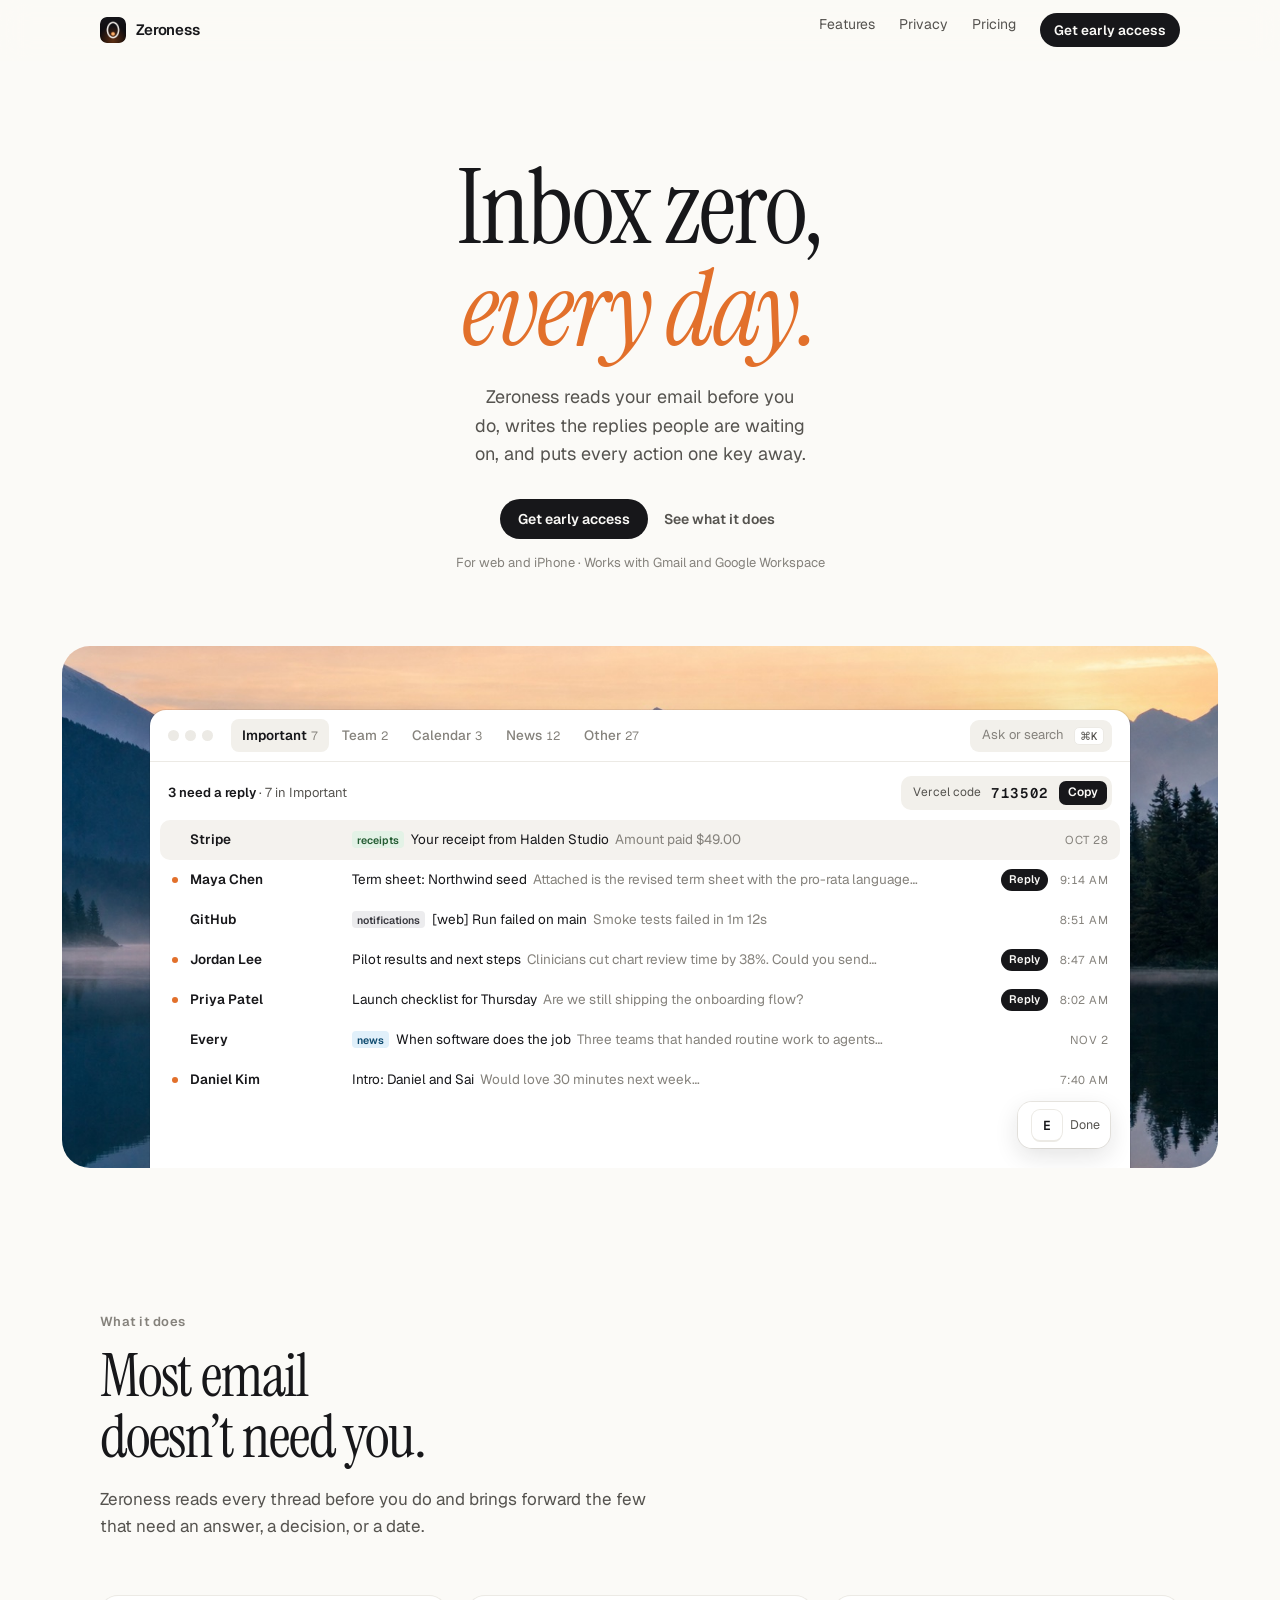
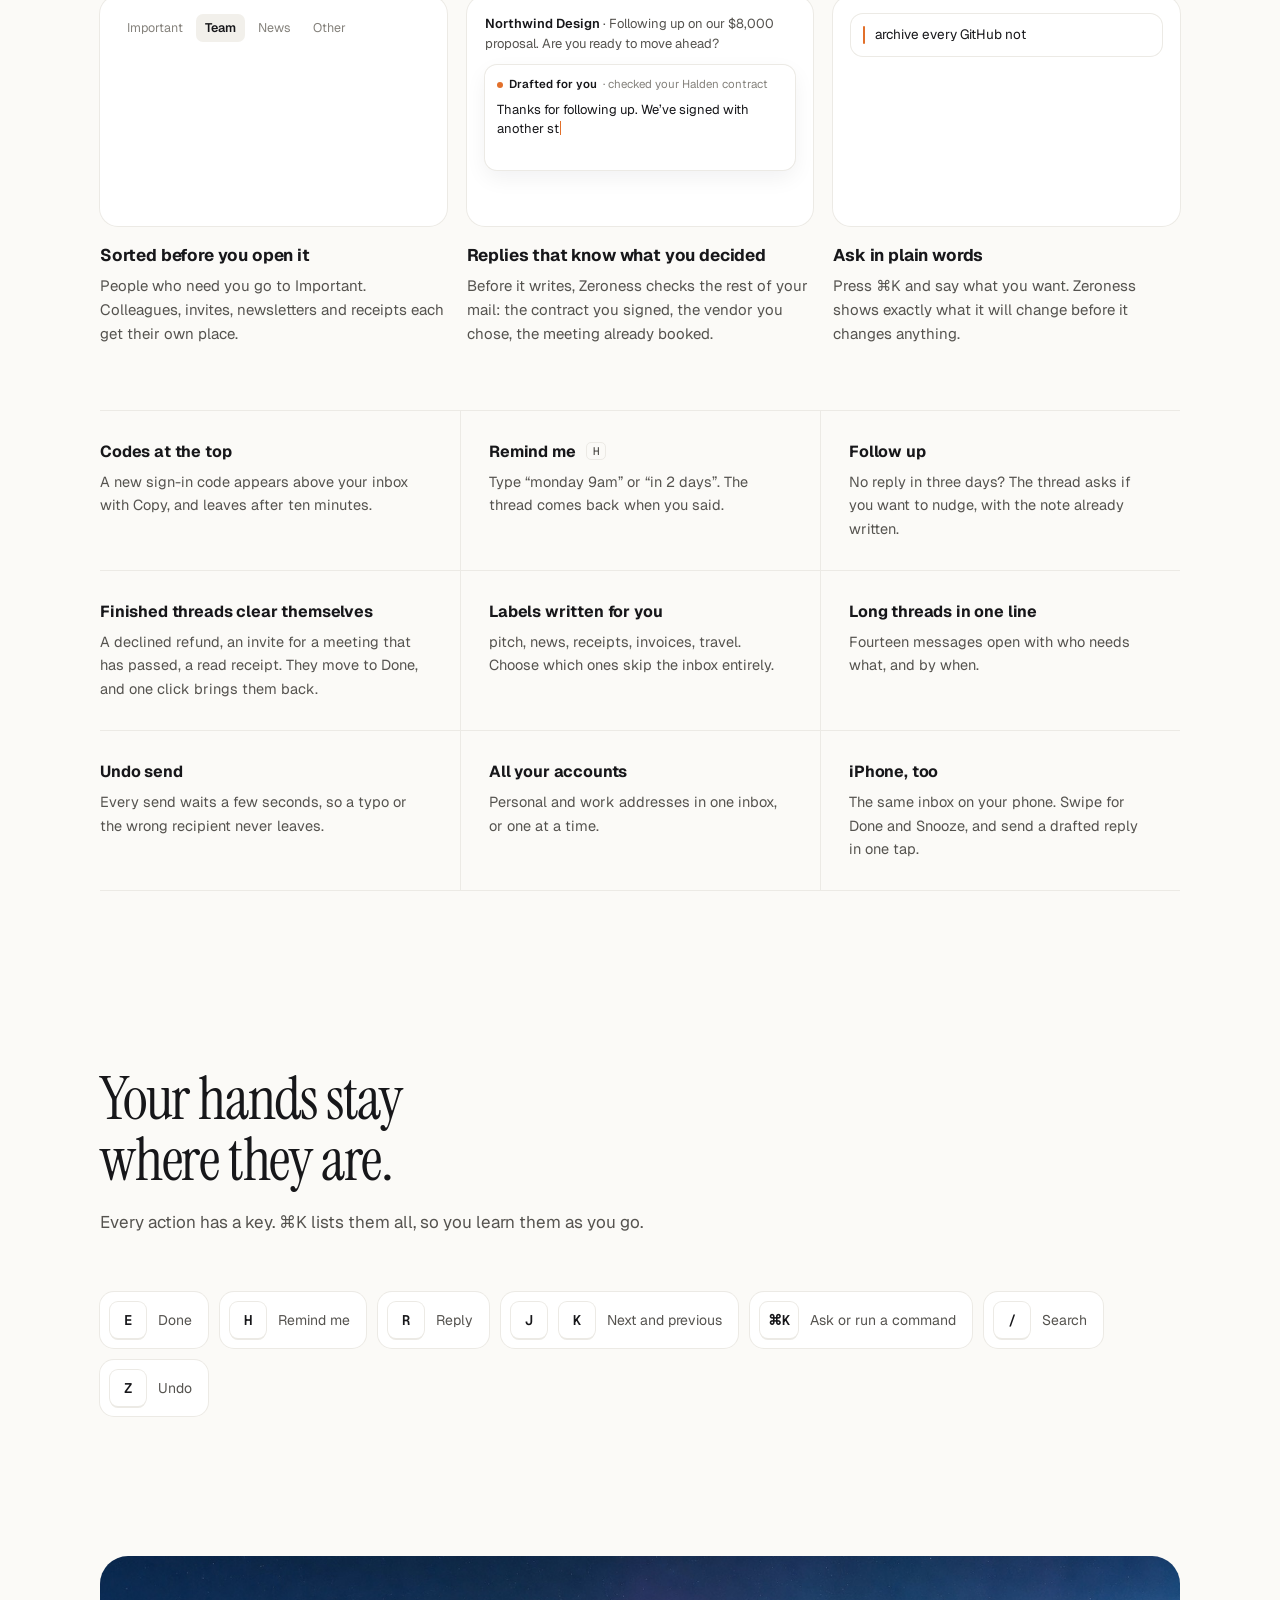
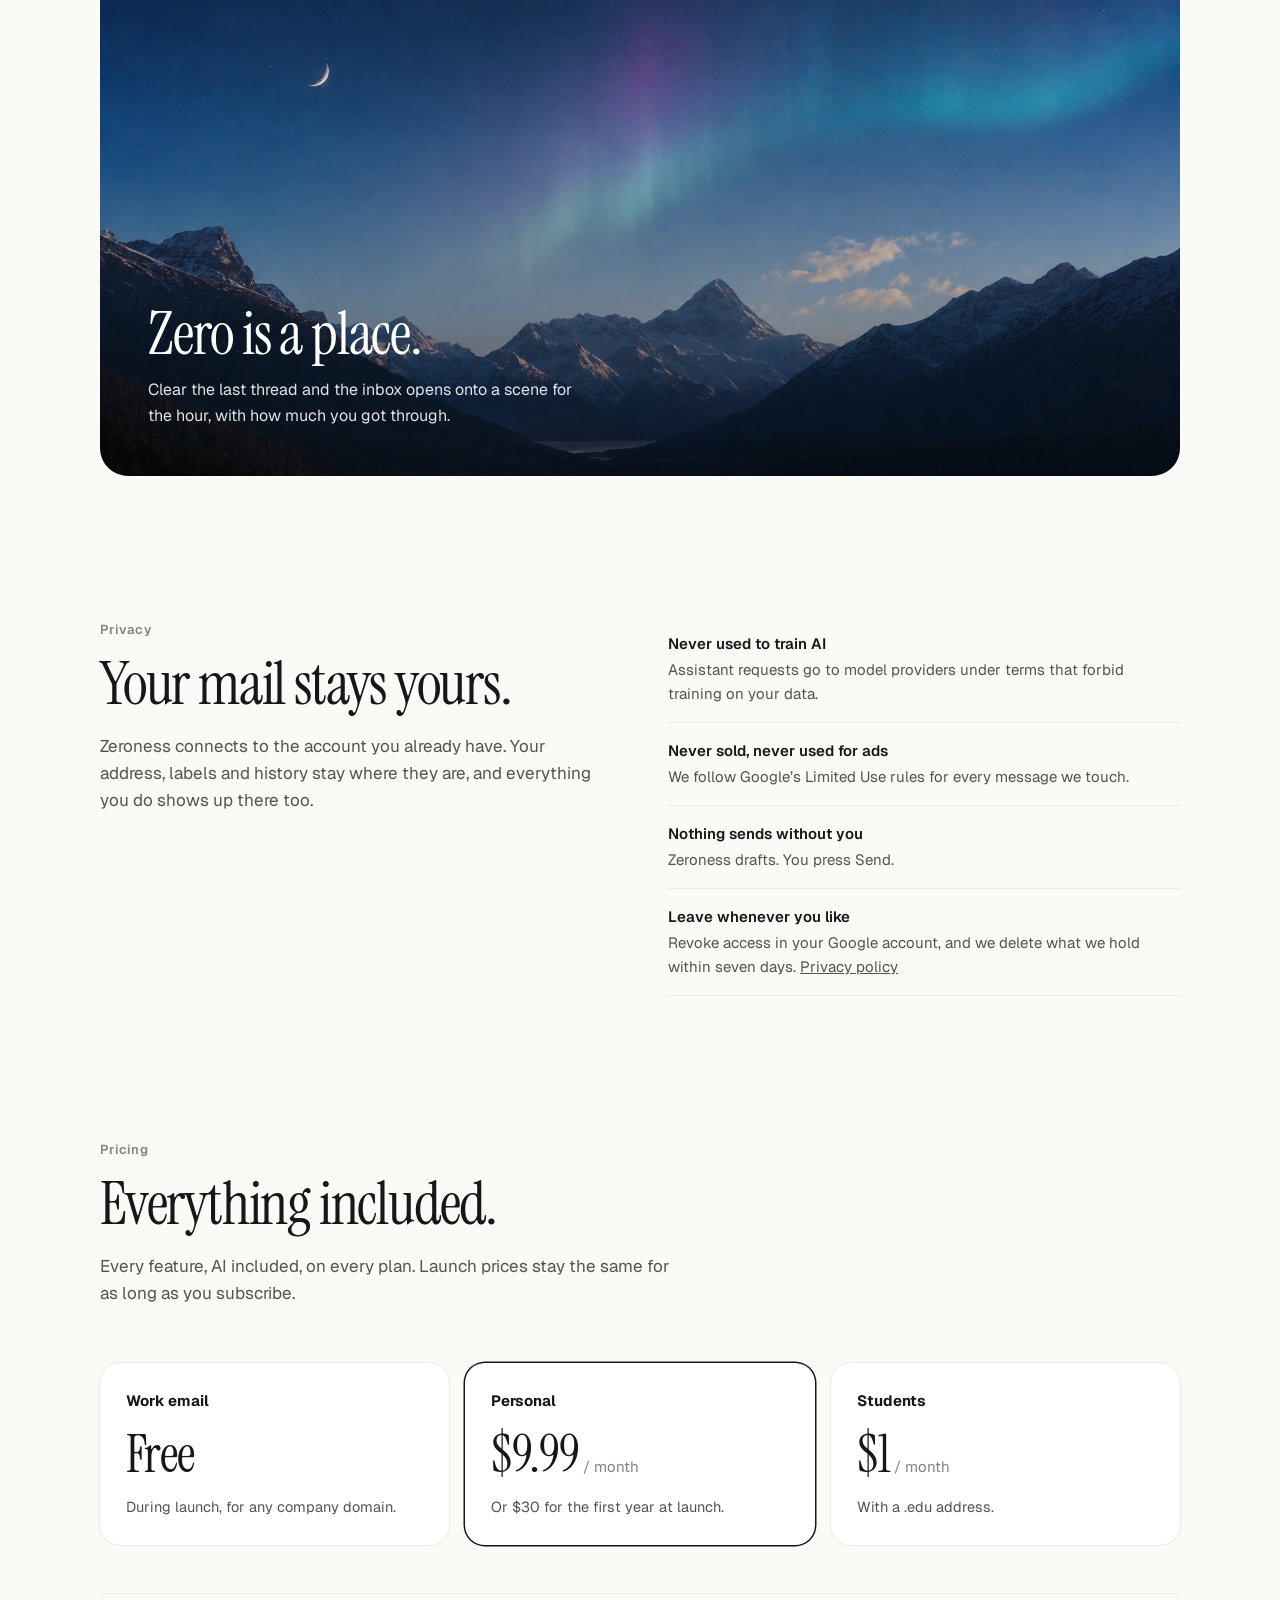
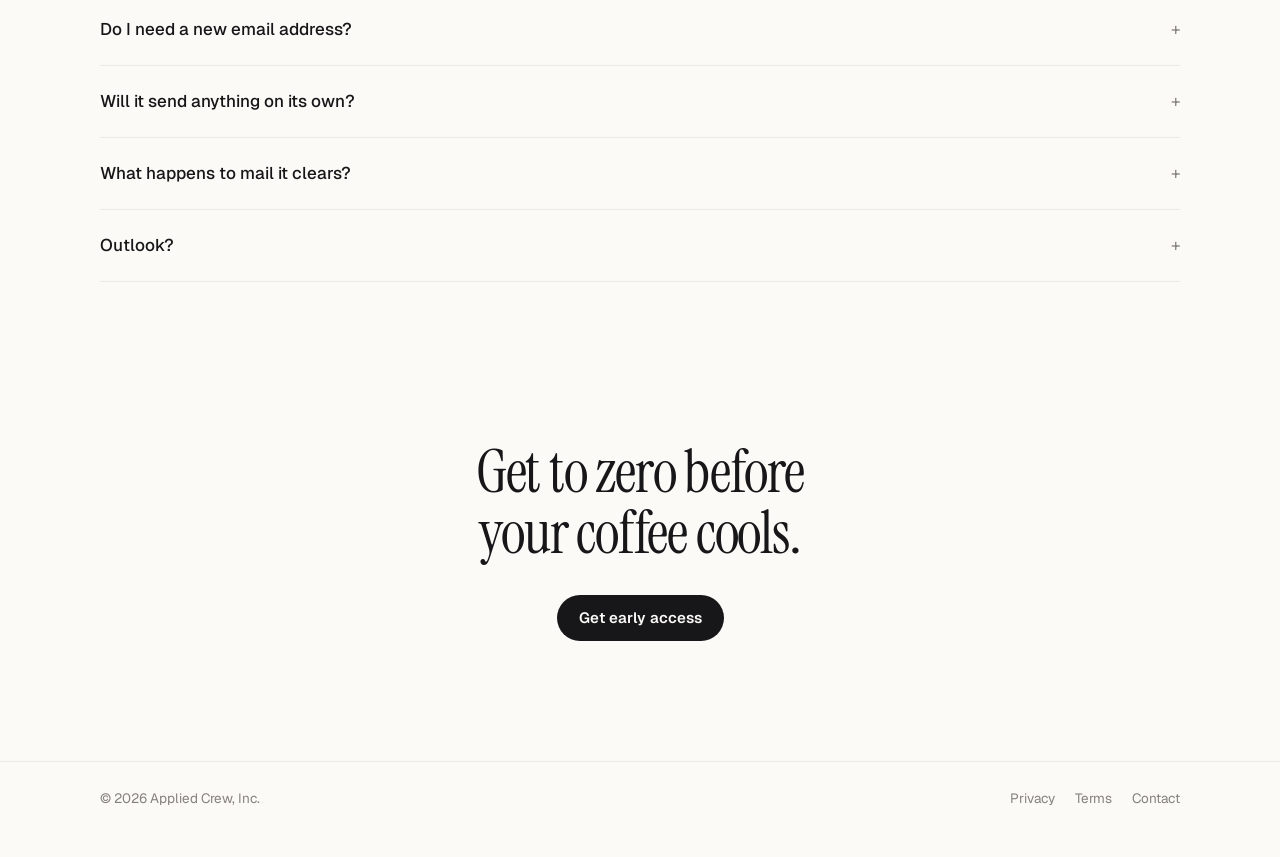
==== commit 515331c4: "Position Zeroness as its own email app, not a Gmail client Co-Authored-By: Claude Opus 5.5 <noreply@" ====
--- a/index.html
+++ b/index.html
@@ -4,10 +4,10 @@
 <meta charset="utf-8">
 <meta name="viewport" content="width=device-width, initial-scale=1, viewport-fit=cover">
 <title>Zeroness: inbox zero, every day</title>
-<meta name="description" content="Zeroness is a Gmail client that sorts your mail, writes the replies people are waiting on, and puts every action one key away. For web and iPhone.">
+<meta name="description" content="Zeroness reads your email before you do, writes the replies people are waiting on, and puts every action one key away. For web and iPhone.">
 <link rel="canonical" href="https://zeroness.io/">
 <meta property="og:title" content="Zeroness: inbox zero, every day">
-<meta property="og:description" content="A Gmail client that sorts your mail, writes the replies people are waiting on, and puts every action one key away.">
+<meta property="og:description" content="Zeroness reads your email before you do, writes the replies people are waiting on, and puts every action one key away.">
 <meta property="og:url" content="https://zeroness.io/">
 <meta property="og:image" content="https://zeroness.io/hero.jpg">
 <meta name="theme-color" content="#FBFAF7">
@@ -30,12 +30,12 @@
 <main>
   <section class="hero wrap">
     <h1 class="serif">Inbox zero, <em>every day.</em></h1>
-    <p class="sub">Zeroness is a Gmail client that sorts your mail, writes the replies people are waiting on, and puts every action one key away.</p>
+    <p class="sub">Zeroness reads your email before you do, writes the replies people are waiting on, and puts every action one key away.</p>
     <div class="cta">
       <a class="btn btn-ink" href="mailto:sai@appliedcrew.com?subject=Zeroness%20early%20access">Get early access</a>
       <a class="btn btn-quiet" href="#features">See what it does</a>
     </div>
-    <p class="fine">Web and iPhone · Gmail and Google Workspace</p>
+    <p class="fine">For web and iPhone · Works with Gmail and Google Workspace</p>
   </section>
 
   <div class="stage">
@@ -93,7 +93,7 @@
       <div class="rise"><h3>Labels written for you</h3><p>pitch, news, receipts, invoices, travel. Choose which ones skip the inbox entirely.</p></div>
       <div class="rise"><h3>Long threads in one line</h3><p>Fourteen messages open with who needs what, and by when.</p></div>
       <div class="rise"><h3>Undo send</h3><p>Every send waits a few seconds, so a typo or the wrong recipient never leaves.</p></div>
-      <div class="rise"><h3>All your accounts</h3><p>Personal Gmail and every Workspace address in one inbox, or one at a time.</p></div>
+      <div class="rise"><h3>All your accounts</h3><p>Personal and work addresses in one inbox, or one at a time.</p></div>
       <div class="rise"><h3>iPhone, too</h3><p>The same inbox on your phone. Swipe for Done and Snooze, and send a drafted reply in one tap.</p></div>
     </div>
   </section>
@@ -124,11 +124,11 @@
       <div>
         <span class="kicker rise">Privacy</span>
         <h2 class="serif rise">Your mail stays yours.</h2>
-        <p class="lead rise">Zeroness works on top of Gmail. Your address, labels and history stay in Google, and everything you do shows up there too.</p>
+        <p class="lead rise">Zeroness connects to the account you already have. Your address, labels and history stay where they are, and everything you do shows up there too.</p>
       </div>
       <ul class="rise">
         <li><b>Never used to train AI</b>Assistant requests go to model providers under terms that forbid training on your data.</li>
-        <li><b>Never sold, never used for ads</b>We follow Google’s Limited Use rules for every byte that comes from Gmail.</li>
+        <li><b>Never sold, never used for ads</b>We follow Google’s Limited Use rules for every message we touch.</li>
         <li><b>Nothing sends without you</b>Zeroness drafts. You press Send.</li>
         <li><b>Leave whenever you like</b>Revoke access in your Google account, and we delete what we hold within seven days. <a href="/privacy/">Privacy policy</a></li>
       </ul>
@@ -146,9 +146,9 @@
     </div>
 
     <div class="faq">
-      <details class="rise"><summary>Does it replace Gmail?</summary><p>No. Zeroness is a client for your Gmail or Google Workspace account. Your mail and labels stay in Google, and you can go back to Gmail any time.</p></details>
+      <details class="rise"><summary>Do I need a new email address?</summary><p>No. Zeroness works with the Gmail or Google Workspace address you already use. Your mail and labels stay in your account, and anything you do in Zeroness shows up everywhere else you read mail.</p></details>
       <details class="rise"><summary>Will it send anything on its own?</summary><p>Never. It writes drafts for threads where someone is waiting on you. You read them, change what you like, and press Send.</p></details>
-      <details class="rise"><summary>What happens to mail it clears?</summary><p>It moves to Done, the same as archiving in Gmail. Nothing is deleted, and Done shows what Zeroness cleared with one click to bring it all back.</p></details>
+      <details class="rise"><summary>What happens to mail it clears?</summary><p>It moves to Done, the same as archiving. Nothing is deleted, and Done shows what Zeroness cleared with one click to bring it all back.</p></details>
       <details class="rise"><summary>Outlook?</summary><p>Gmail and Google Workspace first. Outlook is next.</p></details>
     </div>
   </section>
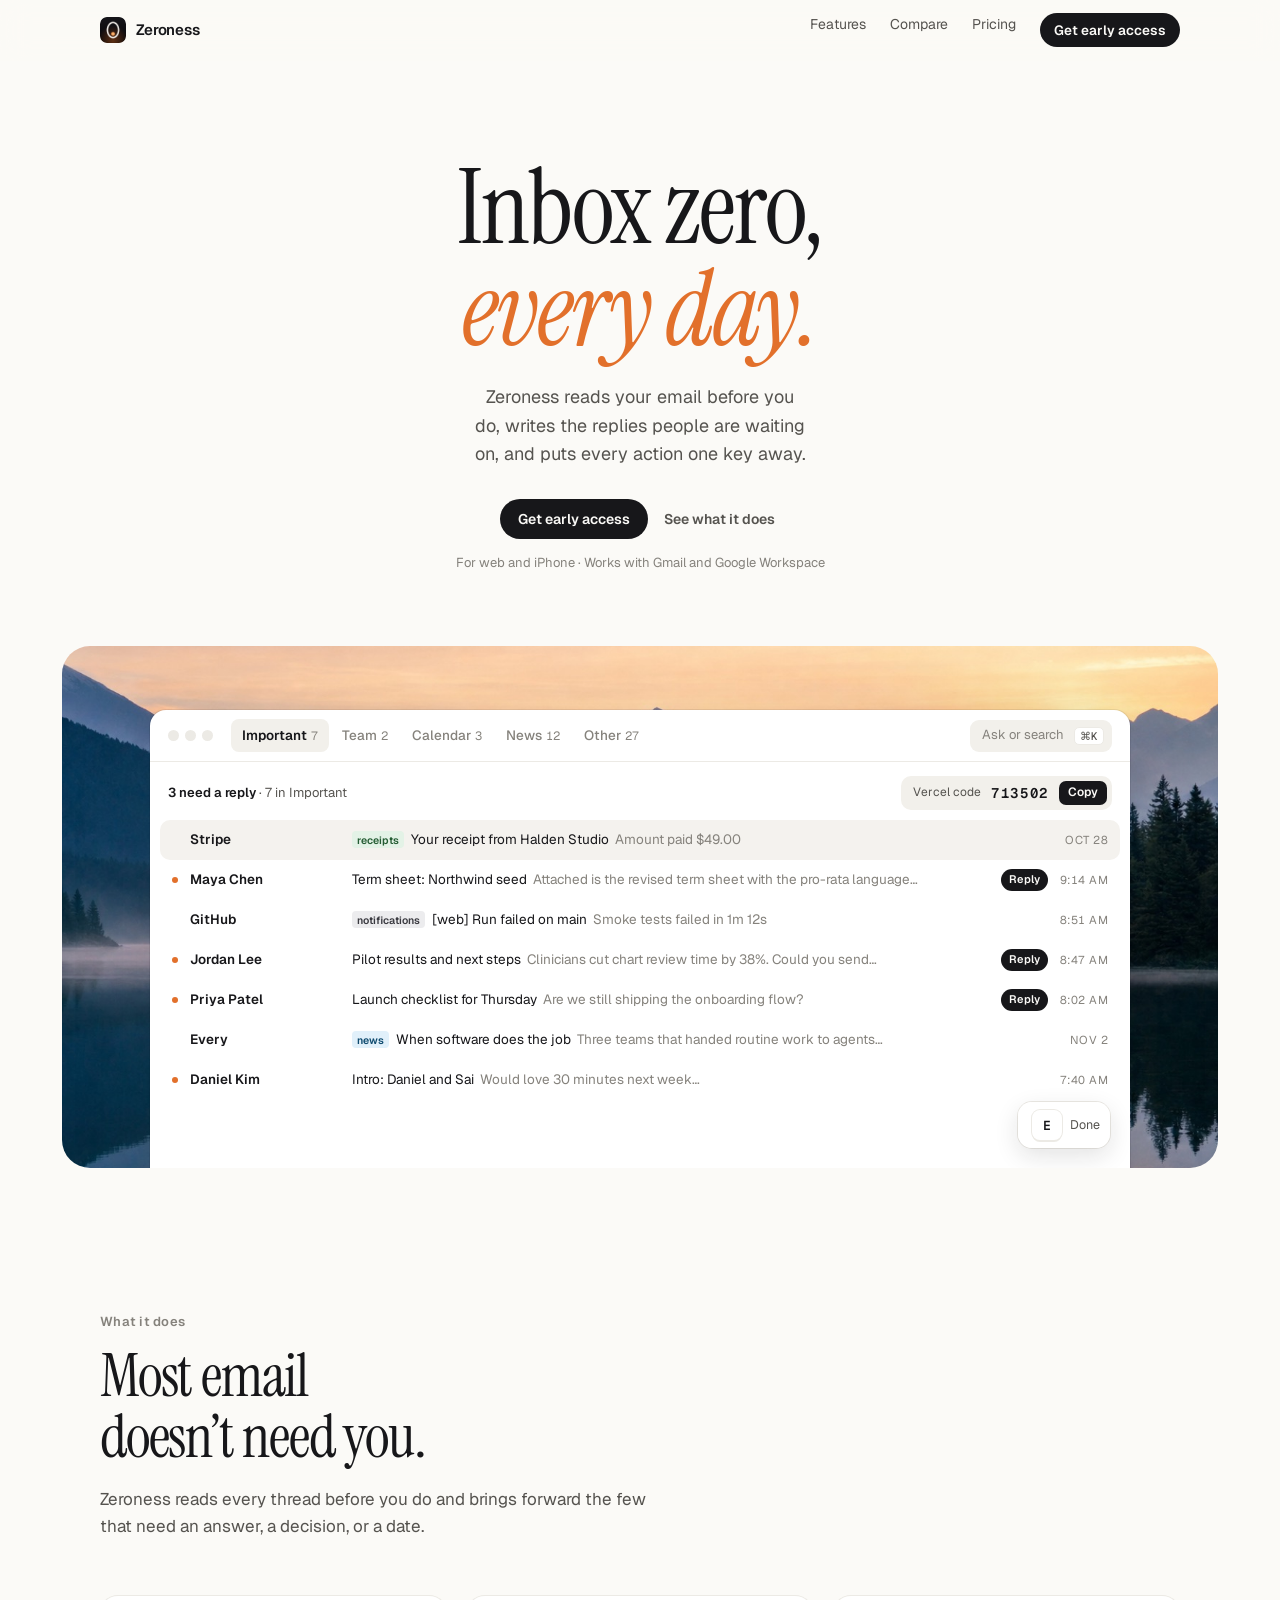
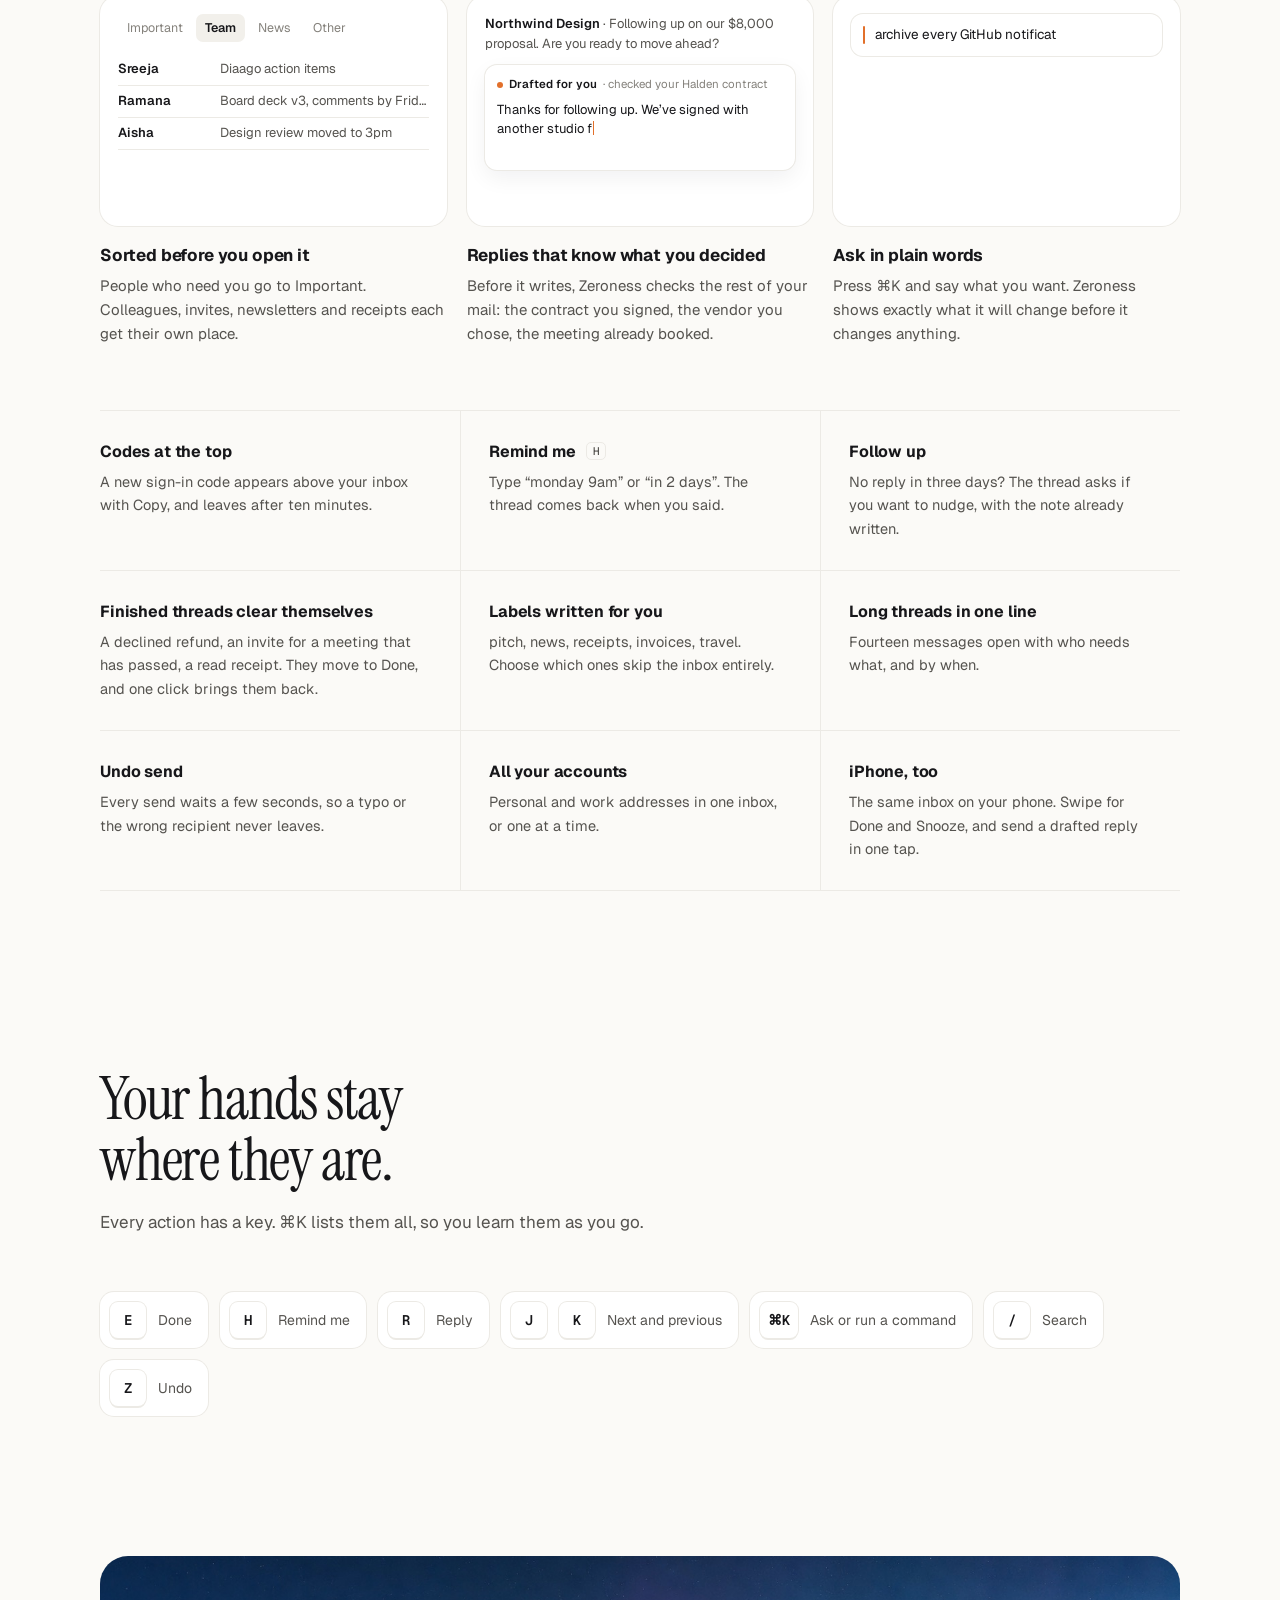
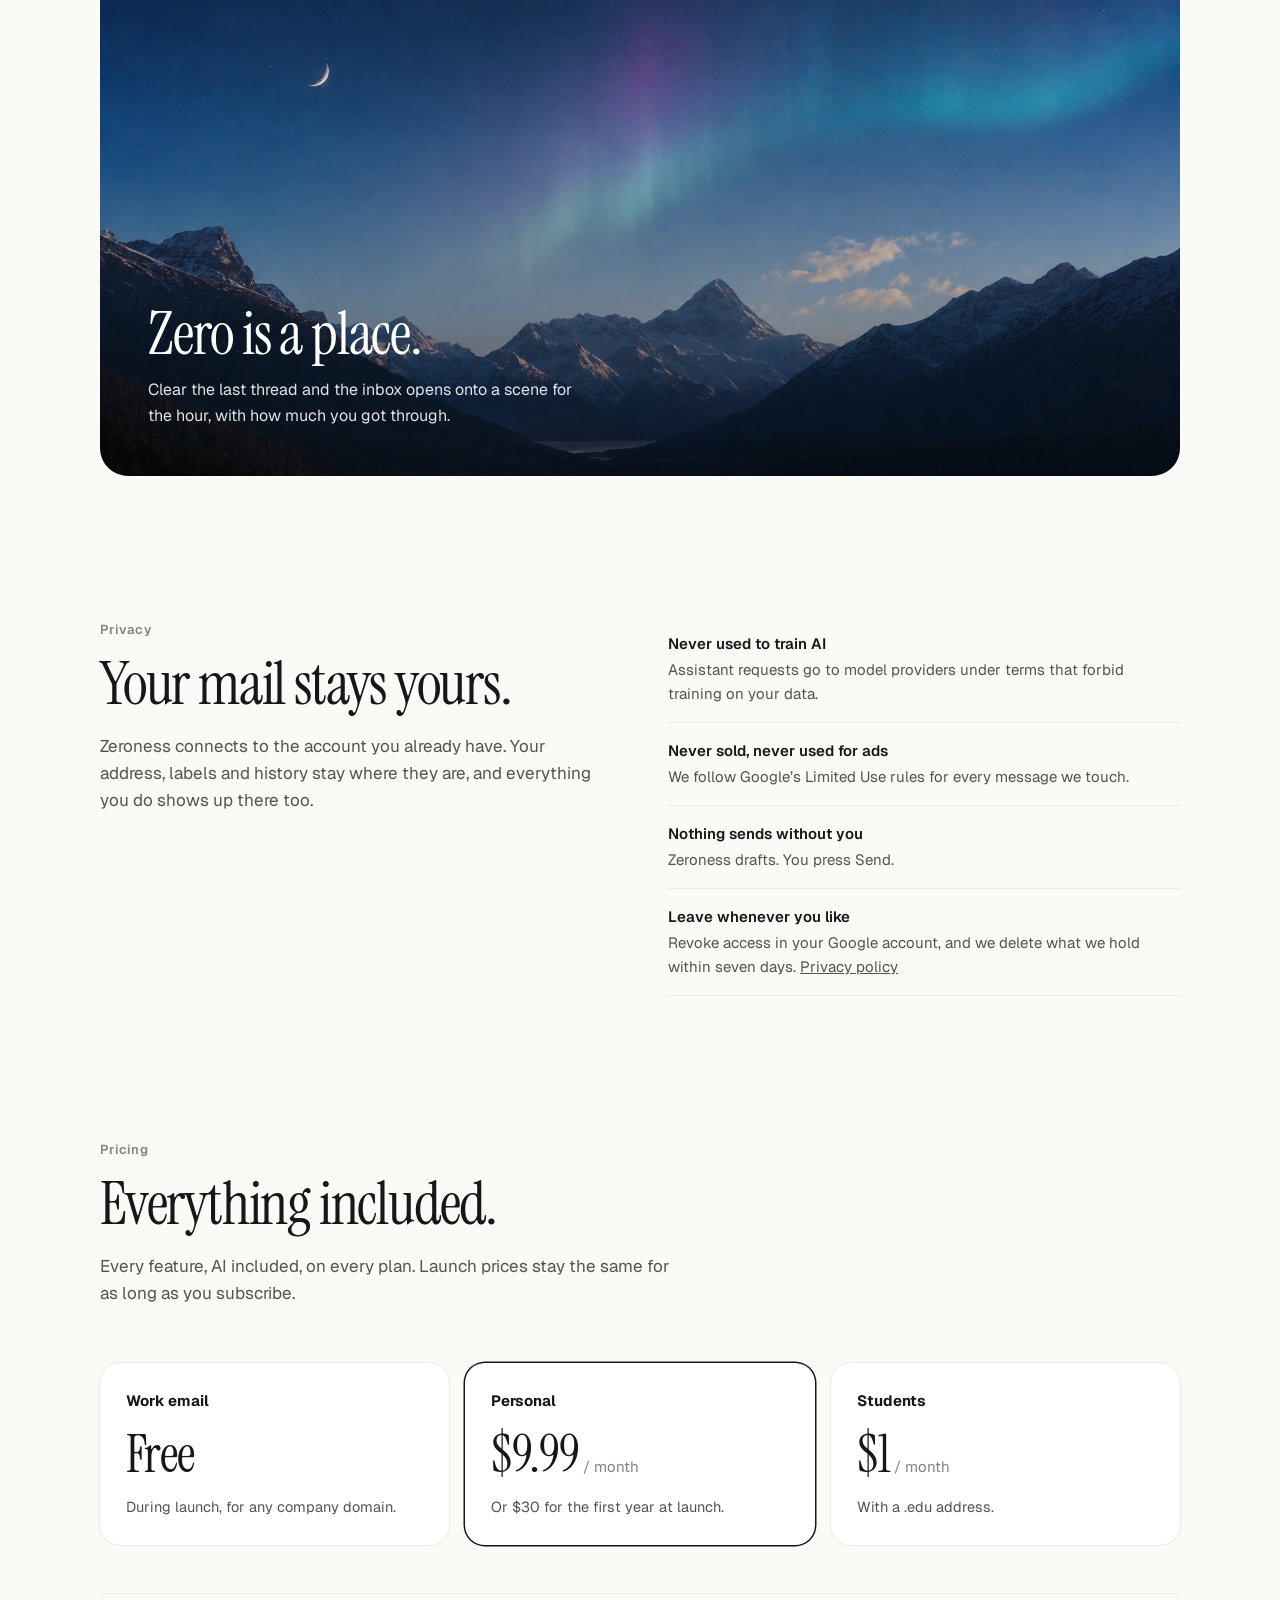
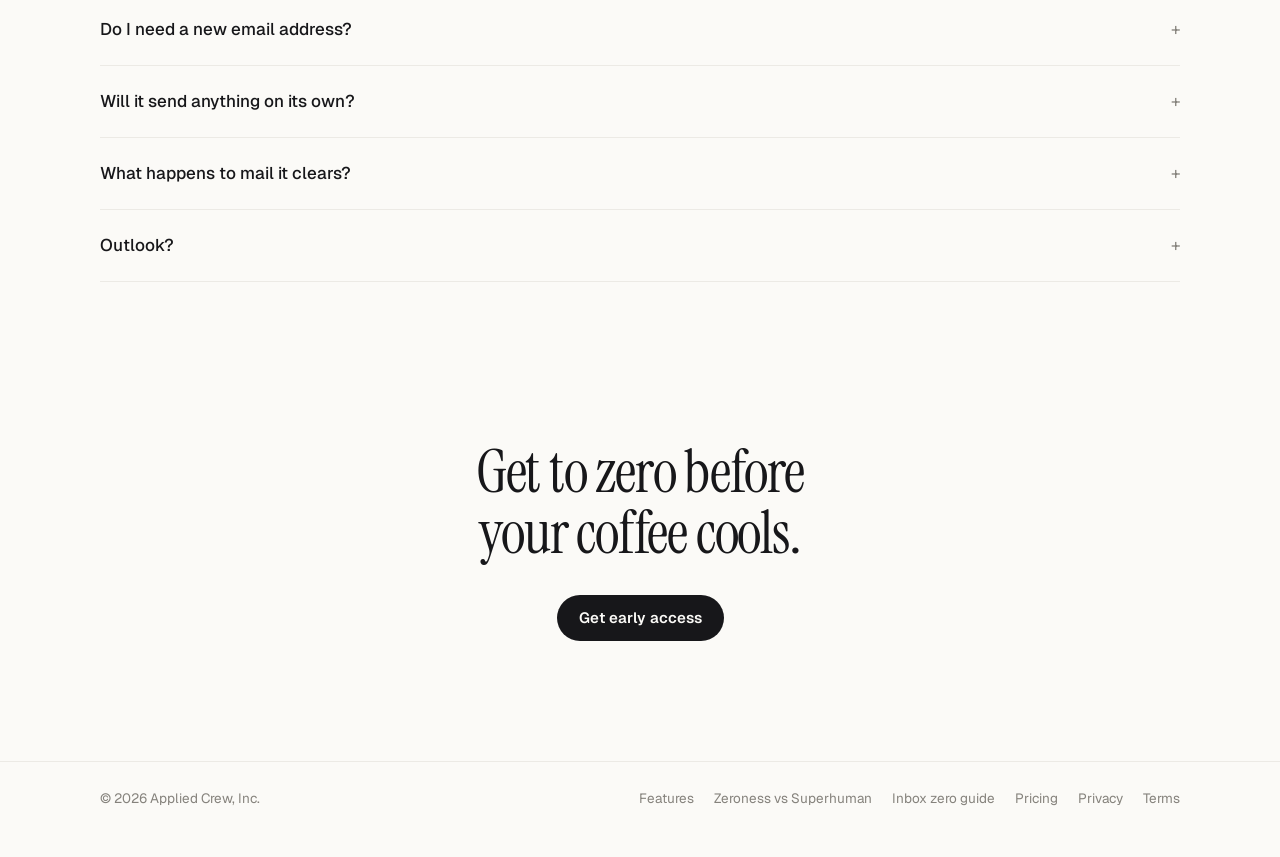
==== commit ef1a5def: "SEO: robots, sitemap, llms.txt, structured data, OG image, IndexNow key; Features, Zeroness vs Super" ====
--- a/index.html
+++ b/index.html
@@ -9,13 +9,20 @@
 <meta property="og:title" content="Zeroness: inbox zero, every day">
 <meta property="og:description" content="Zeroness reads your email before you do, writes the replies people are waiting on, and puts every action one key away.">
 <meta property="og:url" content="https://zeroness.io/">
-<meta property="og:image" content="https://zeroness.io/hero.jpg">
+<meta property="og:image" content="https://zeroness.io/og.png">
 <meta name="theme-color" content="#FBFAF7">
 <link rel="icon" href="/icon.svg" type="image/svg+xml">
 <link rel="apple-touch-icon" href="/apple-touch-icon.png">
 <link rel="preconnect" href="https://fonts.googleapis.com"><link rel="preconnect" href="https://fonts.gstatic.com" crossorigin>
 <link rel="stylesheet" href="https://fonts.googleapis.com/css2?family=Geist:wght@400;500;600&family=Geist+Mono:wght@500;600&family=Instrument+Serif:ital@0;1&display=swap">
 <link rel="stylesheet" href="/home.css">
+<meta name="twitter:card" content="summary_large_image">
+<meta property="og:type" content="website">
+<meta property="og:site_name" content="Zeroness">
+<script type="application/ld+json">{"@context": "https://schema.org", "@type": "Organization", "@id": "https://zeroness.io/#org", "name": "Zeroness", "legalName": "Applied Crew, Inc.", "url": "https://zeroness.io/", "logo": "https://zeroness.io/logo-120.png", "email": "sai@appliedcrew.com", "address": {"@type": "PostalAddress", "streetAddress": "1111 Broadway", "addressLocality": "Oakland", "addressRegion": "CA", "postalCode": "94607", "addressCountry": "US"}}</script>
+<script type="application/ld+json">{"@context": "https://schema.org", "@type": "WebSite", "@id": "https://zeroness.io/#site", "name": "Zeroness", "url": "https://zeroness.io/", "publisher": {"@id": "https://zeroness.io/#org"}}</script>
+<script type="application/ld+json">{"@context": "https://schema.org", "@type": "SoftwareApplication", "name": "Zeroness", "url": "https://zeroness.io/", "applicationCategory": "BusinessApplication", "applicationSubCategory": "Email", "operatingSystem": "Web, iOS", "description": "Zeroness is an email app for web and iPhone that works with Gmail and Google Workspace. It sorts your mail, writes the replies people are waiting on, and puts every action one key away.", "publisher": {"@id": "https://zeroness.io/#org"}, "featureList": ["AI sorting into Important, Team, Calendar, News and Other", "Drafted replies that check related mail for decisions already made", "Plain-English commands with a preview before changes", "Sign-in codes at the top of the inbox", "Remind me and follow-up nudges", "Finished conversations clear automatically with undo", "AI labels with skip-the-inbox", "Keyboard shortcuts for every action"], "offers": [{"@type": "Offer", "name": "Work email", "price": "0", "priceCurrency": "USD", "description": "Free during launch for company domains"}, {"@type": "Offer", "name": "Personal", "price": "9.99", "priceCurrency": "USD", "description": "Per month, or $30 for the first year at launch"}, {"@type": "Offer", "name": "Students", "price": "1", "priceCurrency": "USD", "description": "Per month with a .edu address"}]}</script>
+<script type="application/ld+json">{"@context": "https://schema.org", "@type": "FAQPage", "mainEntity": [{"@type": "Question", "name": "Do I need a new email address to use Zeroness?", "acceptedAnswer": {"@type": "Answer", "text": "No. Zeroness works with the Gmail or Google Workspace address you already use. Your mail and labels stay in your account."}}, {"@type": "Question", "name": "Will Zeroness send email on its own?", "acceptedAnswer": {"@type": "Answer", "text": "Never. It writes drafts for threads where someone is waiting on you. You read them, change what you like, and press Send."}}, {"@type": "Question", "name": "What happens to mail Zeroness clears?", "acceptedAnswer": {"@type": "Answer", "text": "It moves to Done, the same as archiving. Nothing is deleted, and one click brings it back."}}, {"@type": "Question", "name": "Does Zeroness work with Outlook?", "acceptedAnswer": {"@type": "Answer", "text": "Gmail and Google Workspace first. Outlook is next."}}]}</script>
 <script>document.documentElement.classList.add('js')</script>
 </head>
 <body>
@@ -23,7 +30,7 @@
 <header class="nav" id="nav">
   <div class="wrap">
     <a class="brand" href="/"><img src="/logo-120.png" alt="">Zeroness</a>
-    <nav aria-label="Site"><a href="#features">Features</a><a href="#privacy">Privacy</a><a href="#pricing">Pricing</a><a class="btn btn-ink" href="mailto:sai@appliedcrew.com?subject=Zeroness%20early%20access" style="height:34px;padding:0 14px;font-size:13.5px">Get early access</a></nav>
+    <nav aria-label="Site"><a href="/features/">Features</a><a href="/superhuman-alternative/">Compare</a><a href="/pricing/">Pricing</a><a class="btn btn-ink" href="mailto:sai@appliedcrew.com?subject=Zeroness%20early%20access" style="height:34px;padding:0 14px;font-size:13.5px">Get early access</a></nav>
   </div>
 </header>
 
@@ -159,7 +166,7 @@
   </section>
 </main>
 
-<footer><div class="wrap"><span>© 2026 Applied Crew, Inc.</span><span><a href="/privacy/">Privacy</a><a href="/terms/">Terms</a><a href="mailto:sai@appliedcrew.com">Contact</a></span></div></footer>
+<footer><div class="wrap"><span>© 2026 Applied Crew, Inc.</span><span><a href="/features/">Features</a><a href="/superhuman-alternative/">Zeroness vs Superhuman</a><a href="/inbox-zero/">Inbox zero guide</a><a href="/pricing/">Pricing</a><a href="/privacy/">Privacy</a><a href="/terms/">Terms</a></span></div></footer>
 
 <script>
 (() => {
--- a/home.css
+++ b/home.css
@@ -190,3 +190,25 @@
 }
 @media (max-width: 600px) { .row .lbl, .row .reply { display: none; } .row .who { width: 92px; } .code { font-size: 11px; } section.block { padding-top: 104px; } .hero { padding-top: 64px; } }
 @media (prefers-reduced-motion: reduce) { *, *::before, *::after { transition-duration: .01ms !important; animation: none !important; } .js .rise:not(.seen) { opacity: 1; transform: none; } }
+
+/* Content pages */
+.doc { max-width: 760px; padding-top: 88px; padding-bottom: 40px; }
+.doc h1 { font-size: clamp(44px, 6.4vw, 76px); line-height: 1; margin: 12px 0 0; text-wrap: balance; }
+.doc .intro { margin: 20px 0 0; font-size: 18px; color: var(--ink-2); }
+.doc h2 { font-family: var(--f-ui); font-size: 22px; letter-spacing: -0.01em; line-height: 1.3; margin: 56px 0 10px; max-width: none; }
+.doc h3 { font-size: 17px; margin: 28px 0 6px; }
+.doc p, .doc li { color: var(--ink-2); font-size: 16px; }
+.doc p { margin: 0 0 14px; }
+.doc ul, .doc ol { padding-left: 20px; margin: 0 0 14px; }
+.doc li { margin-bottom: 8px; }
+.doc strong { color: var(--ink); font-weight: 600; }
+.doc .meta-line { font-size: 13px; color: var(--ink-3); margin-top: 14px; }
+.tbl { margin: 24px 0; border: 1px solid var(--line); border-radius: 16px; overflow-x: auto; }
+.tbl table { width: 100%; border-collapse: collapse; font-size: 14.5px; min-width: 520px; }
+.tbl th, .tbl td { text-align: left; padding: 13px 16px; border-bottom: 1px solid var(--line); vertical-align: top; }
+.tbl tr:last-child td { border-bottom: 0; }
+.tbl th { font-weight: 600; color: var(--ink); background: var(--pill); }
+.tbl td:first-child { color: var(--ink); font-weight: 500; }
+.tbl td { color: var(--ink-2); }
+.note-box { margin: 28px 0; padding: 18px 20px; border-radius: 16px; background: var(--pill); font-size: 15px; color: var(--ink-2); }
+.doc .cta-row { margin-top: 40px; display: flex; gap: 10px; flex-wrap: wrap; }
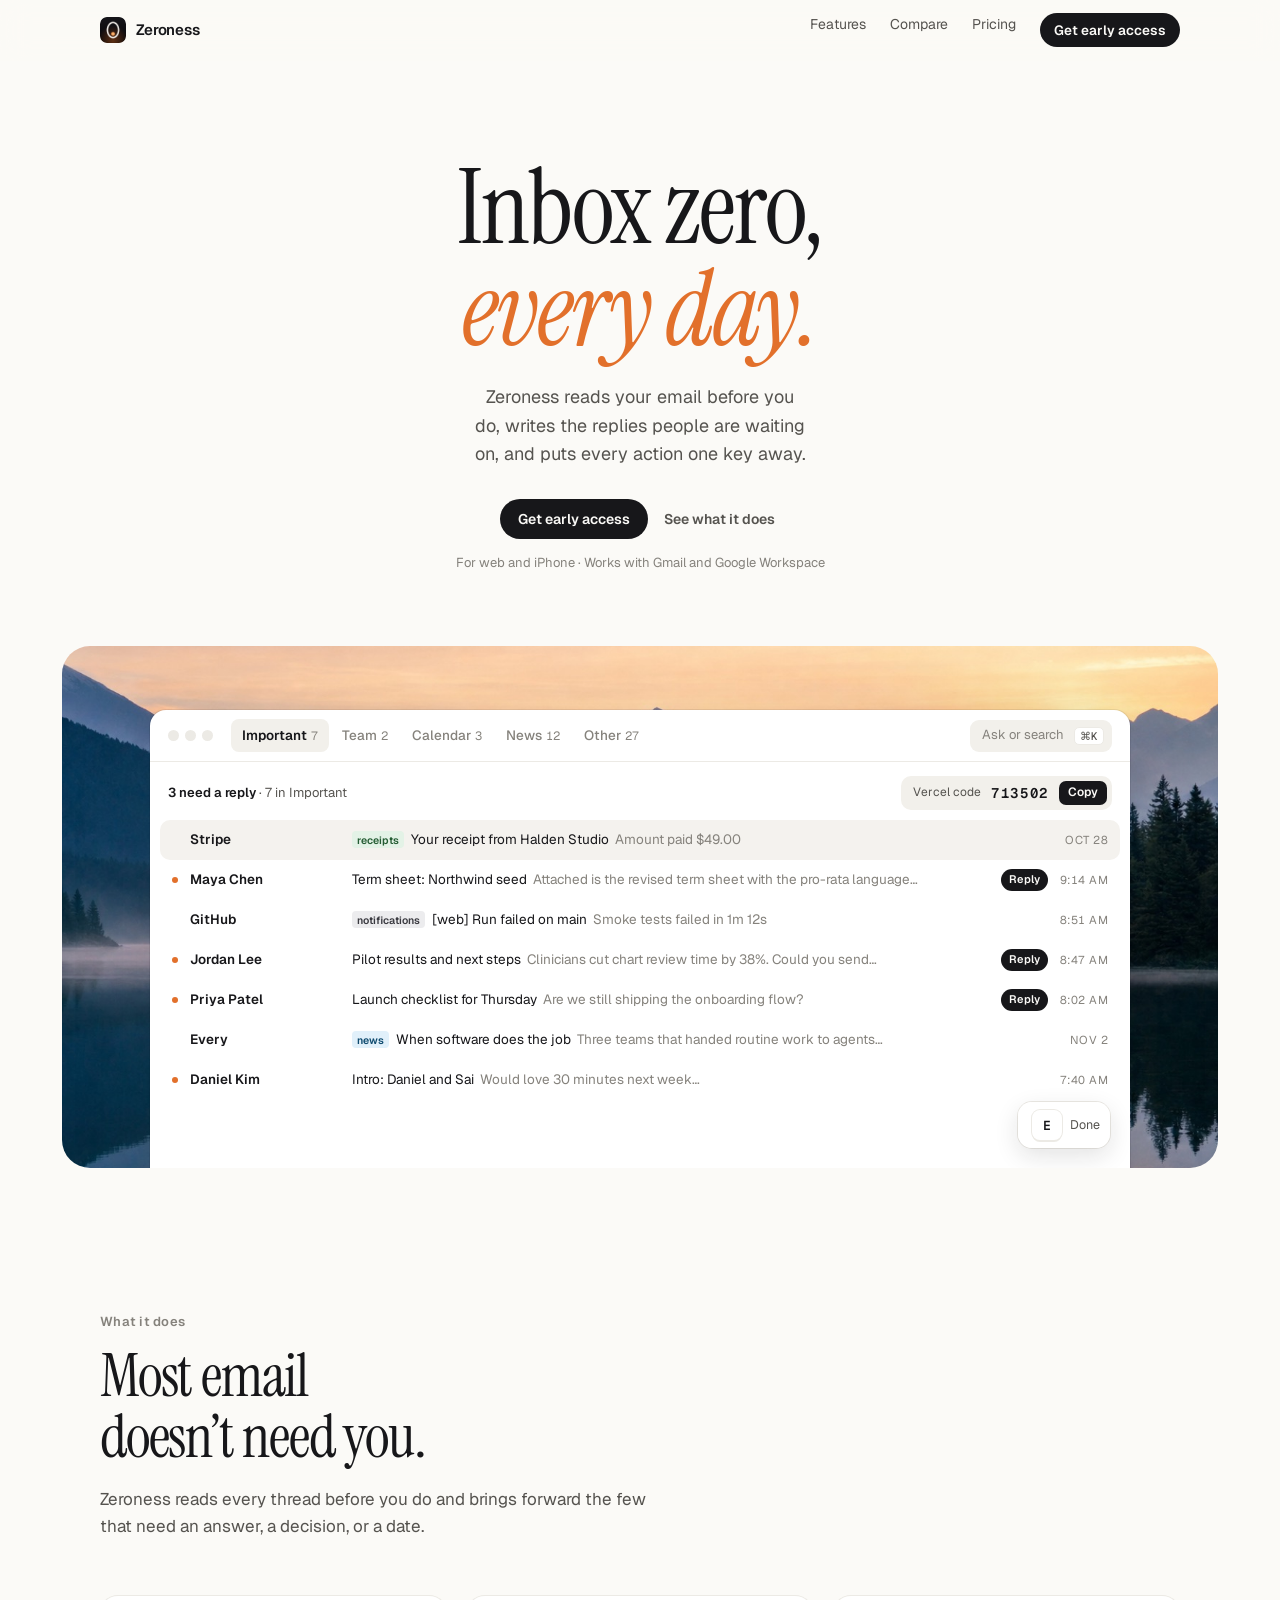
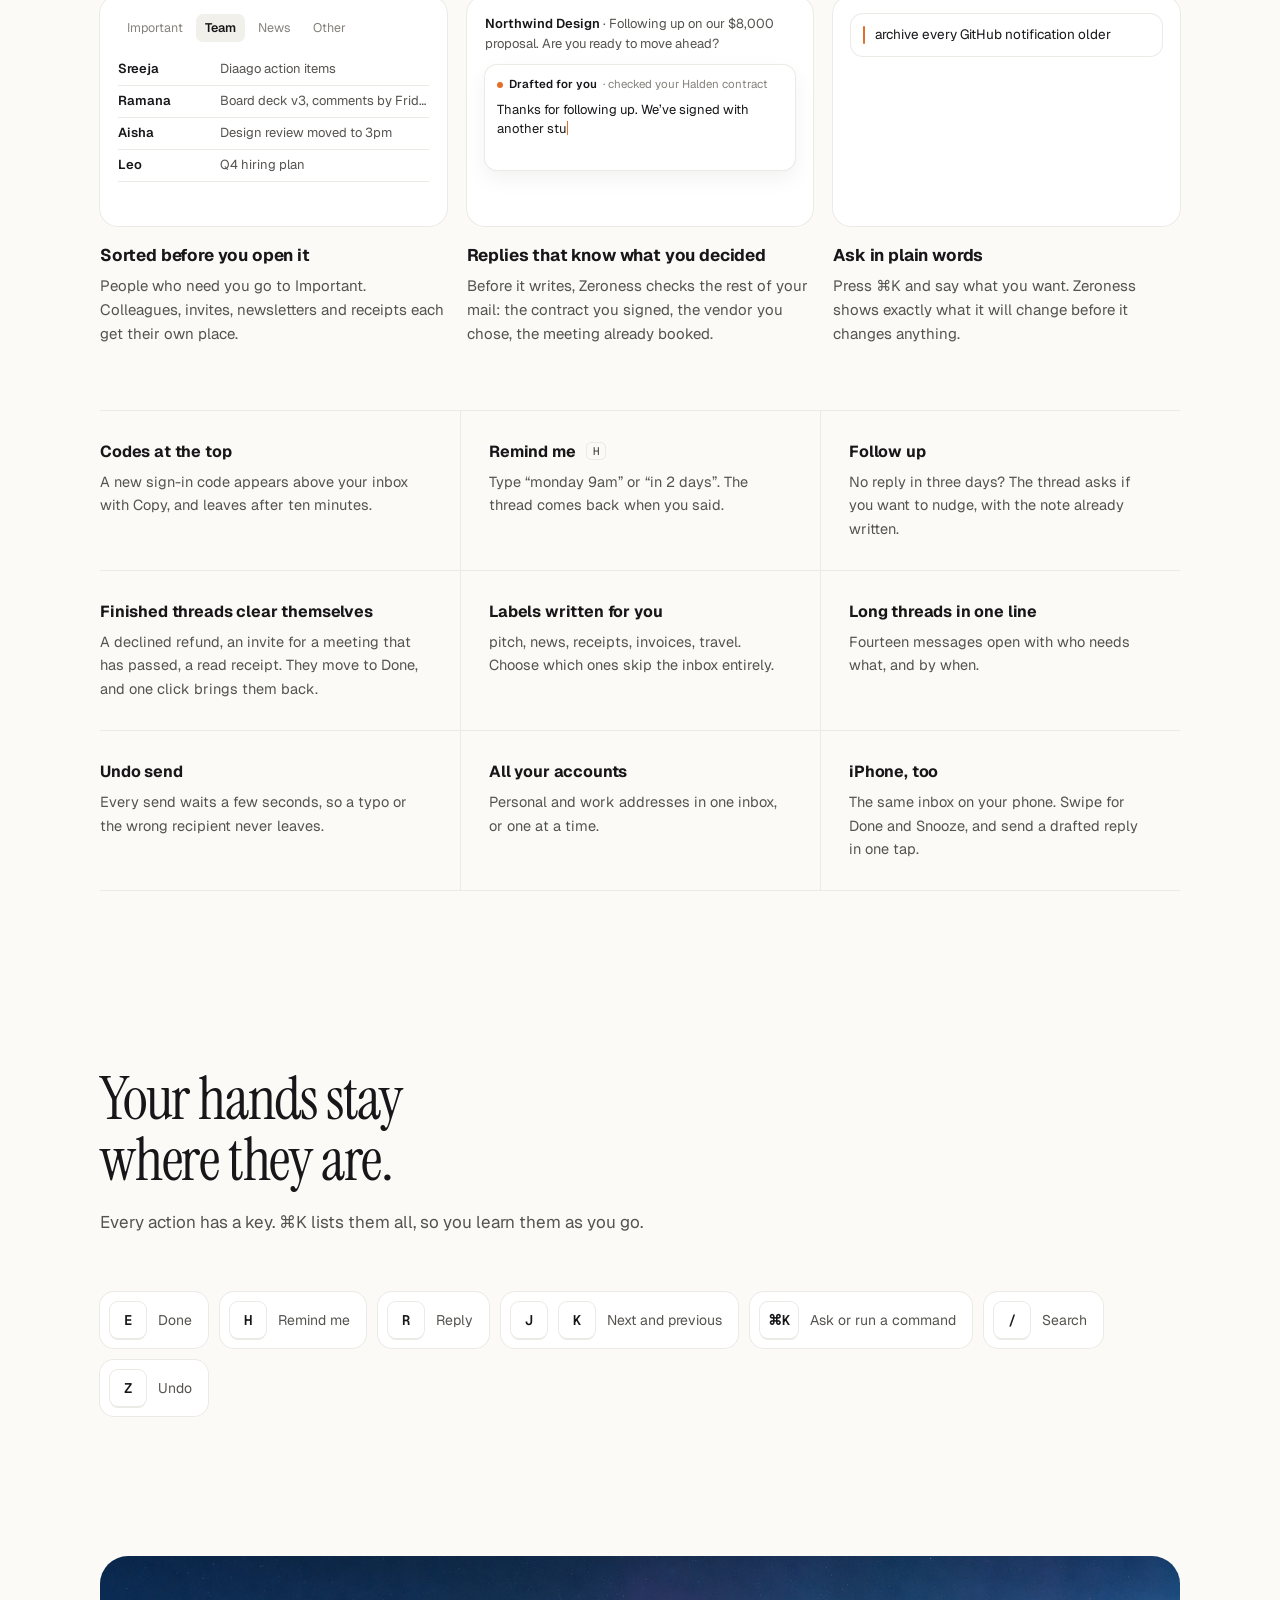
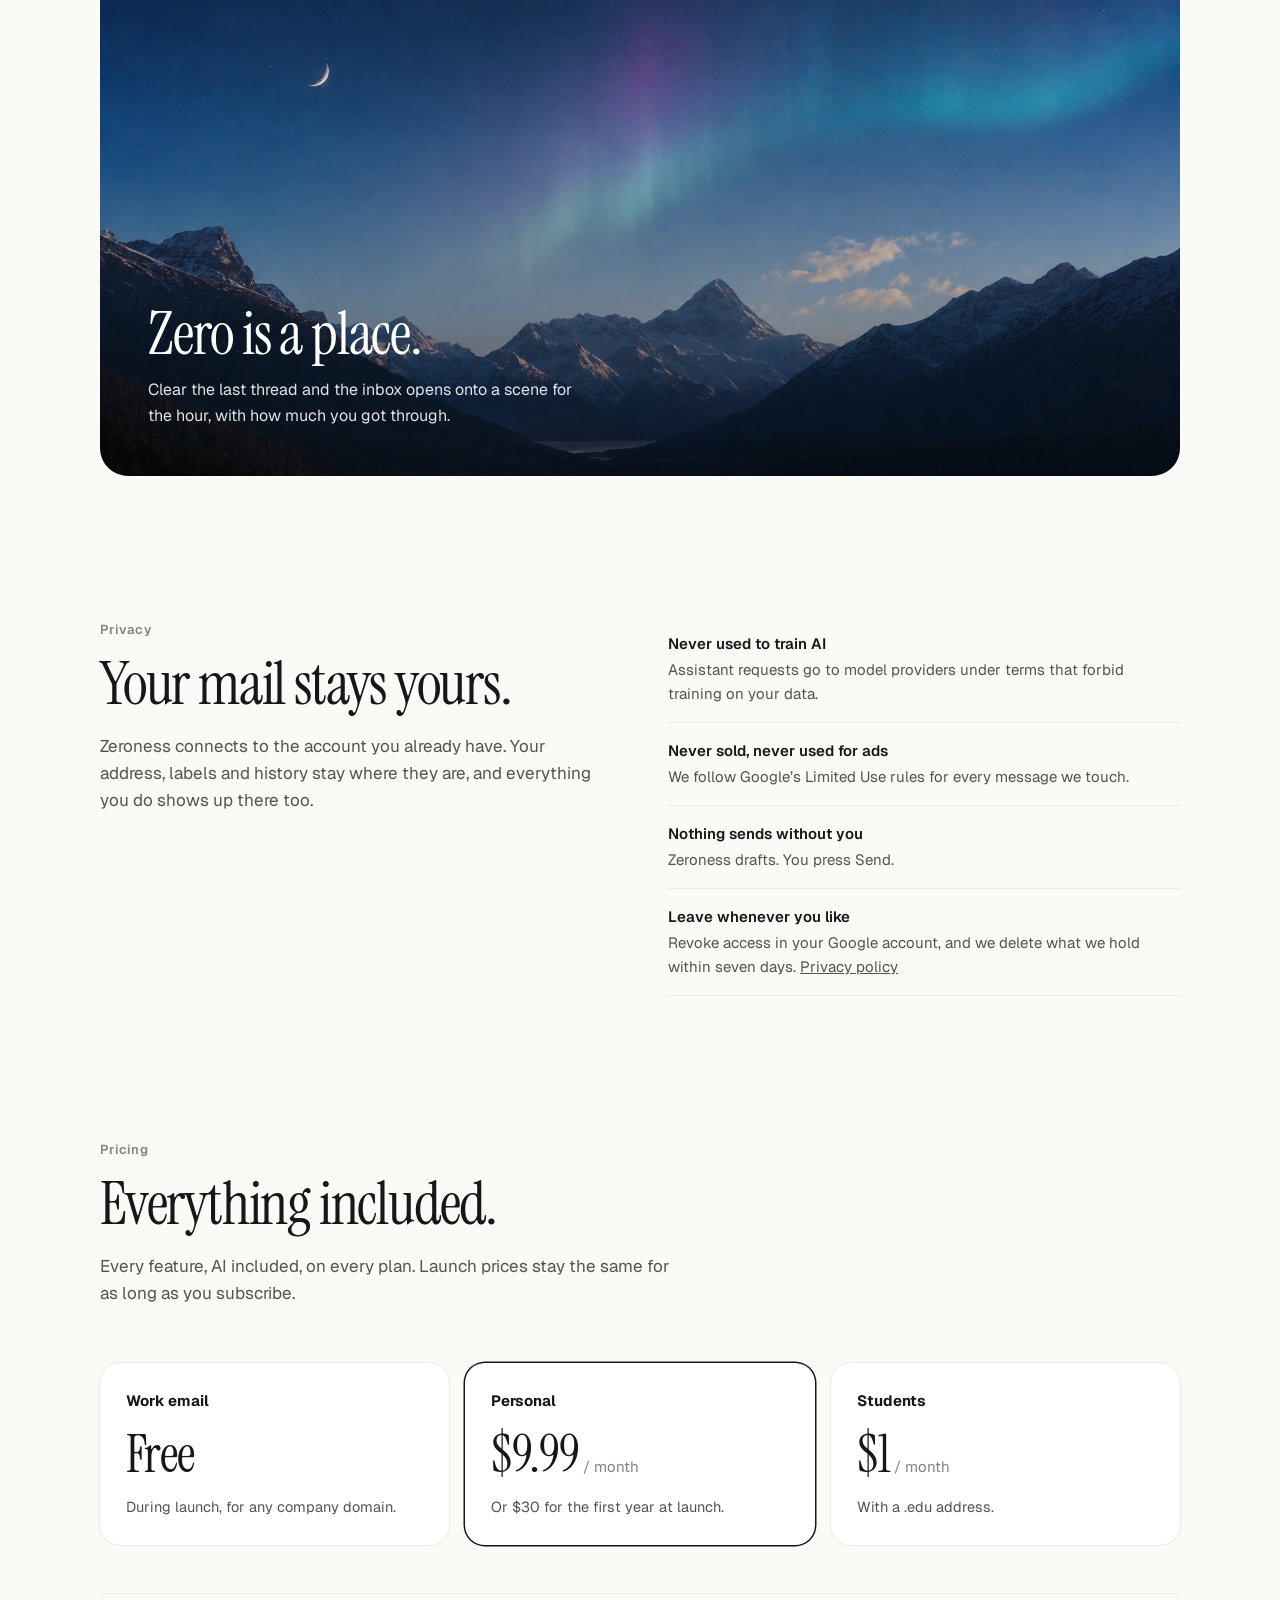
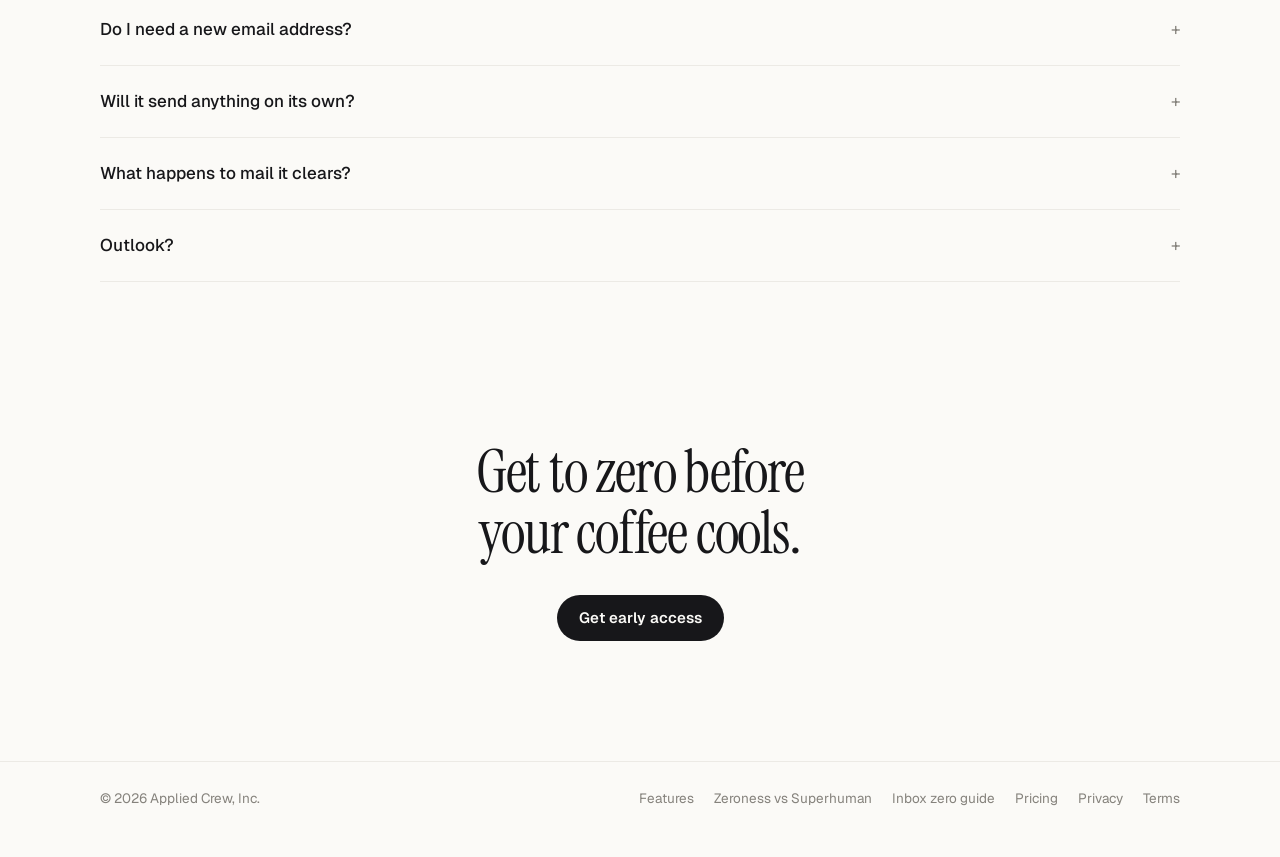
==== commit 0929d66c: "Bing site verification Co-Authored-By: Claude Opus 5.5 <noreply@anthropic.com>" ====
--- a/index.html
+++ b/index.html
@@ -11,6 +11,7 @@
 <meta property="og:url" content="https://zeroness.io/">
 <meta property="og:image" content="https://zeroness.io/og.png">
 <meta name="theme-color" content="#FBFAF7">
+<meta name="msvalidate.01" content="C2672BA18E29B64A8FB99D71727B0FE5">
 <link rel="icon" href="/icon.svg" type="image/svg+xml">
 <link rel="apple-touch-icon" href="/apple-touch-icon.png">
 <link rel="preconnect" href="https://fonts.googleapis.com"><link rel="preconnect" href="https://fonts.gstatic.com" crossorigin>
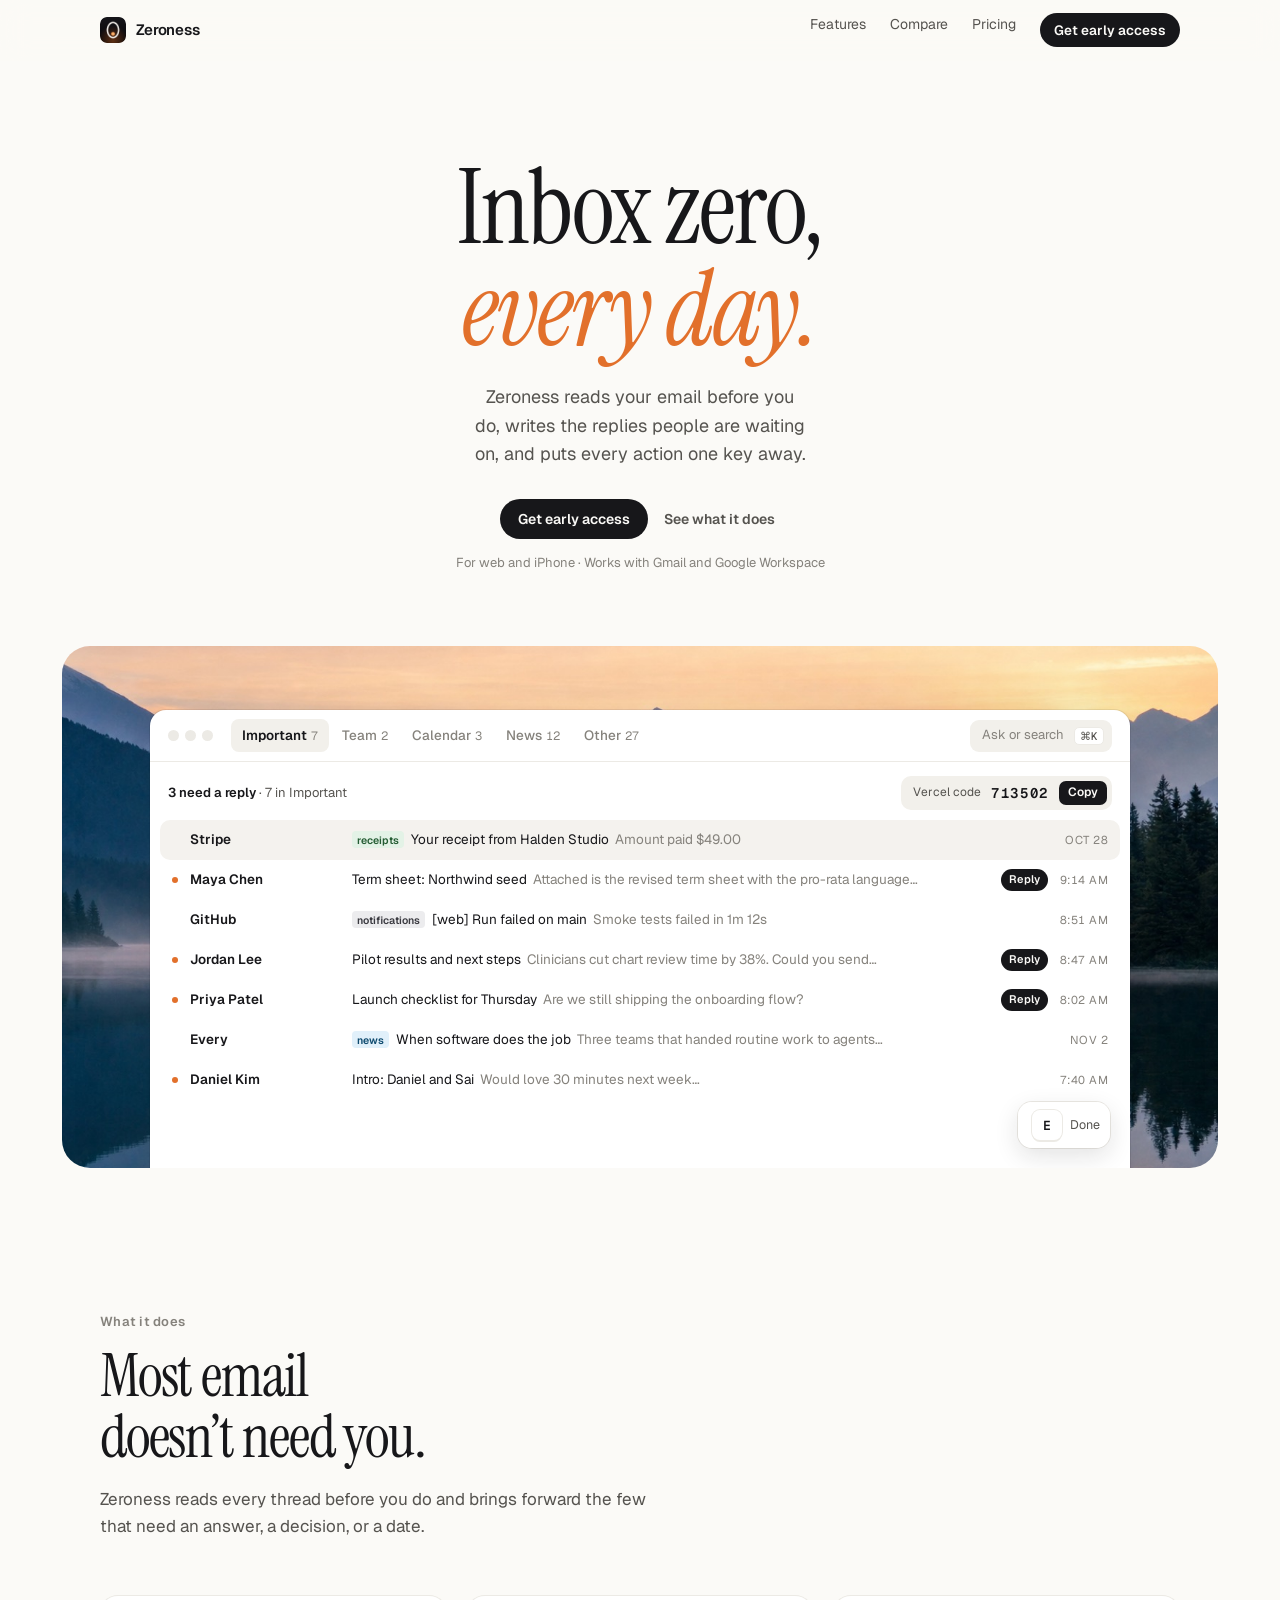
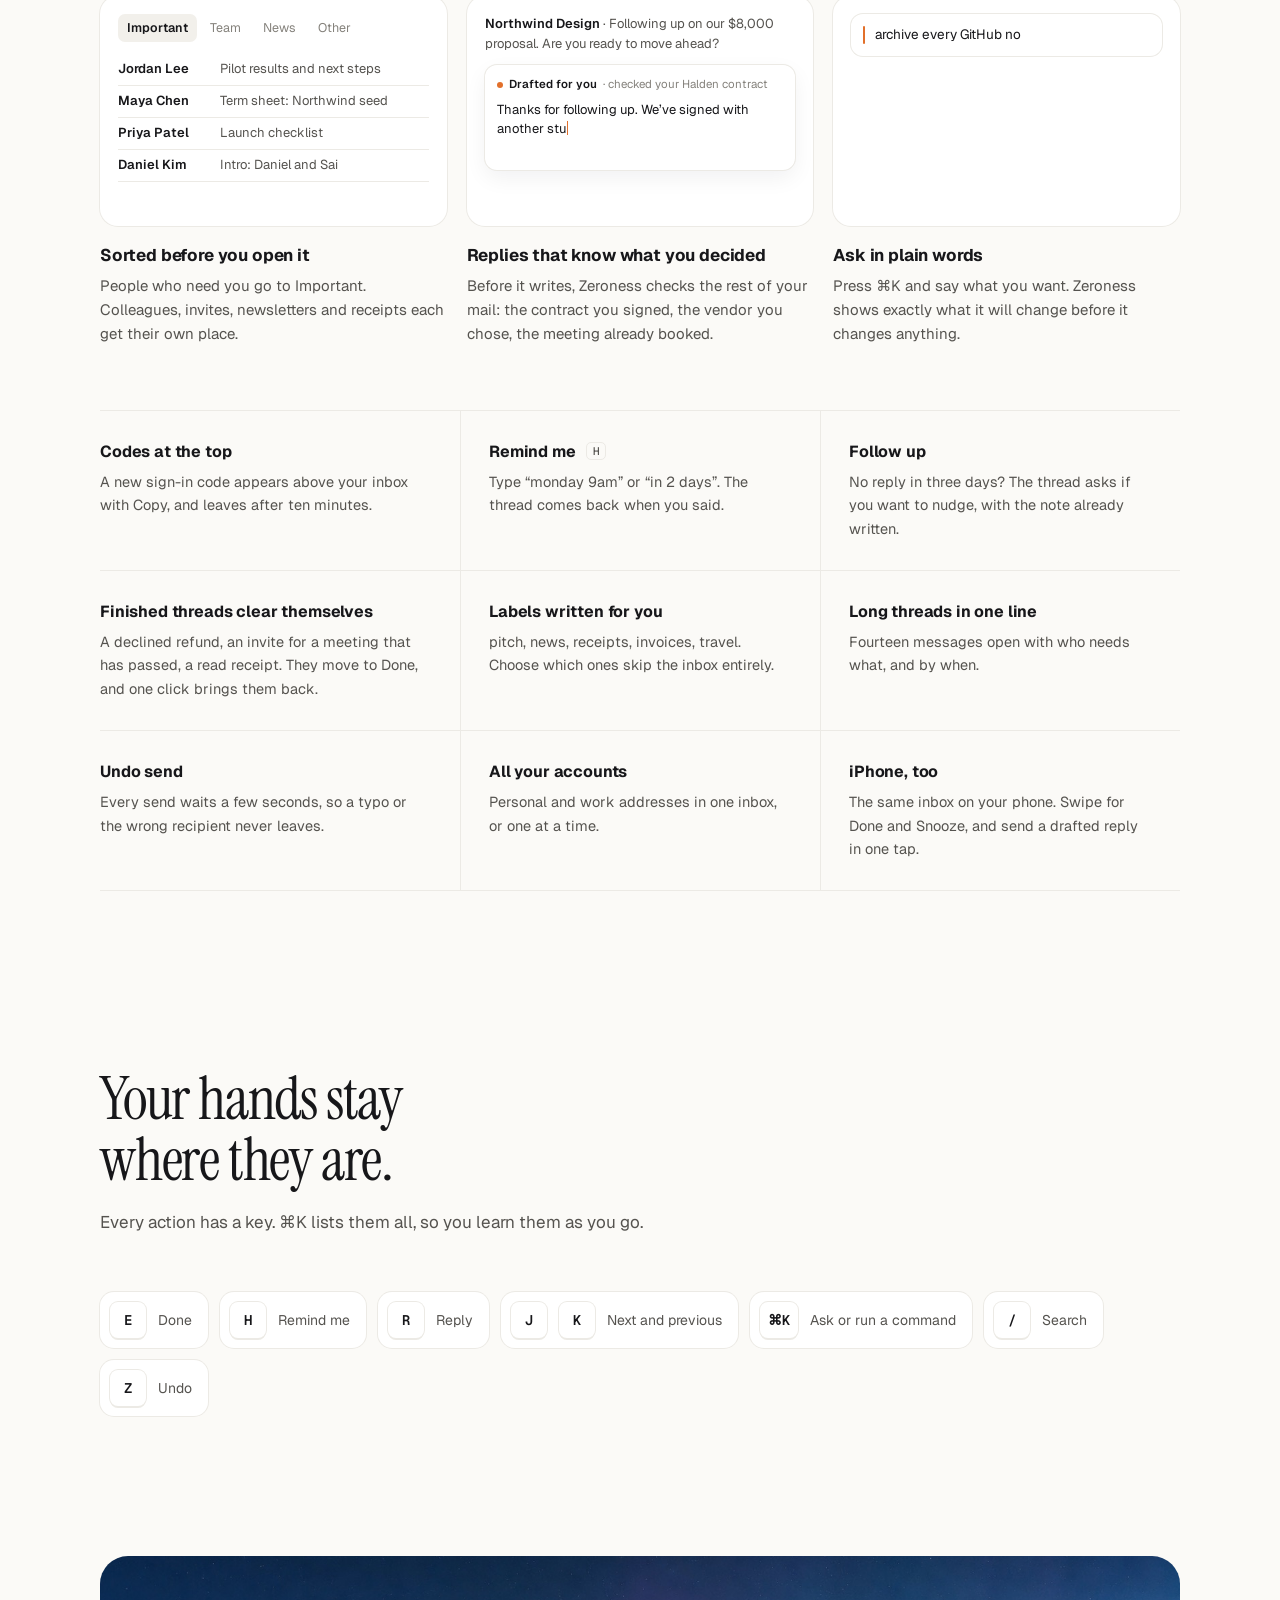
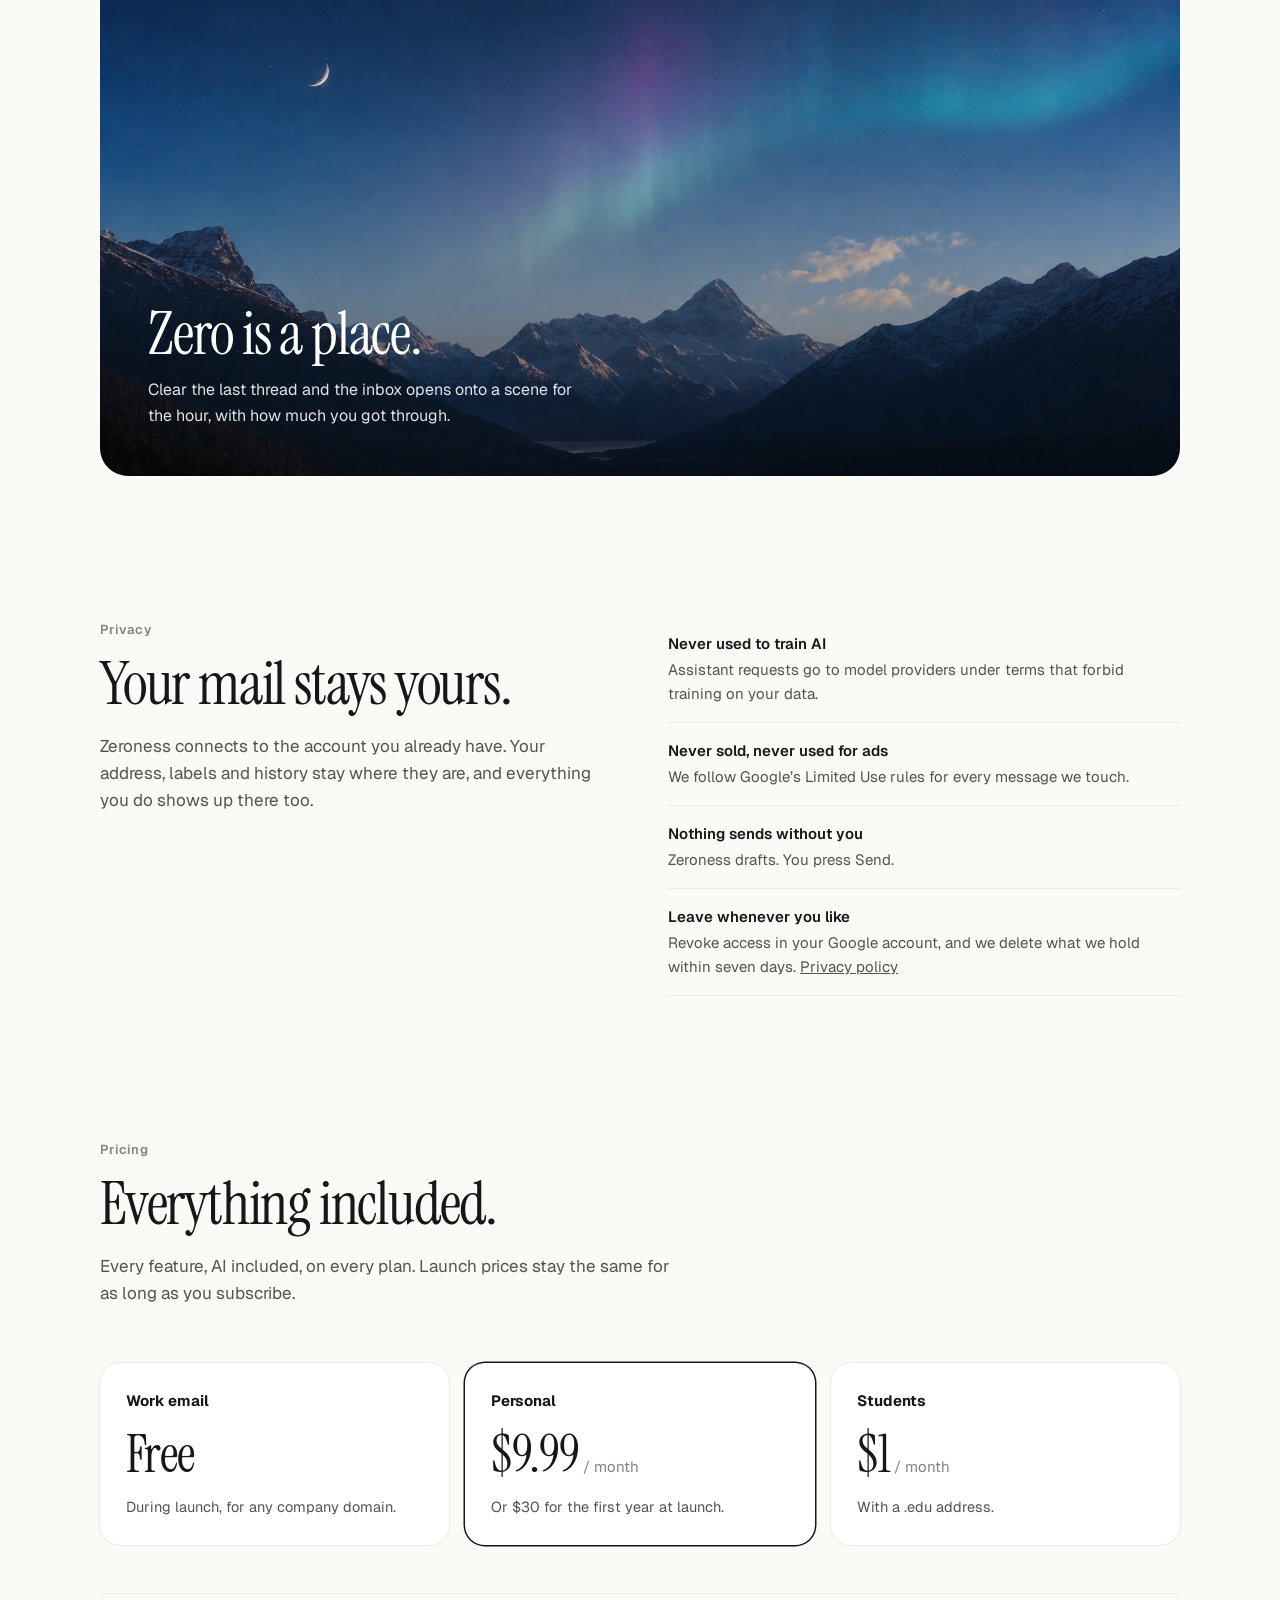
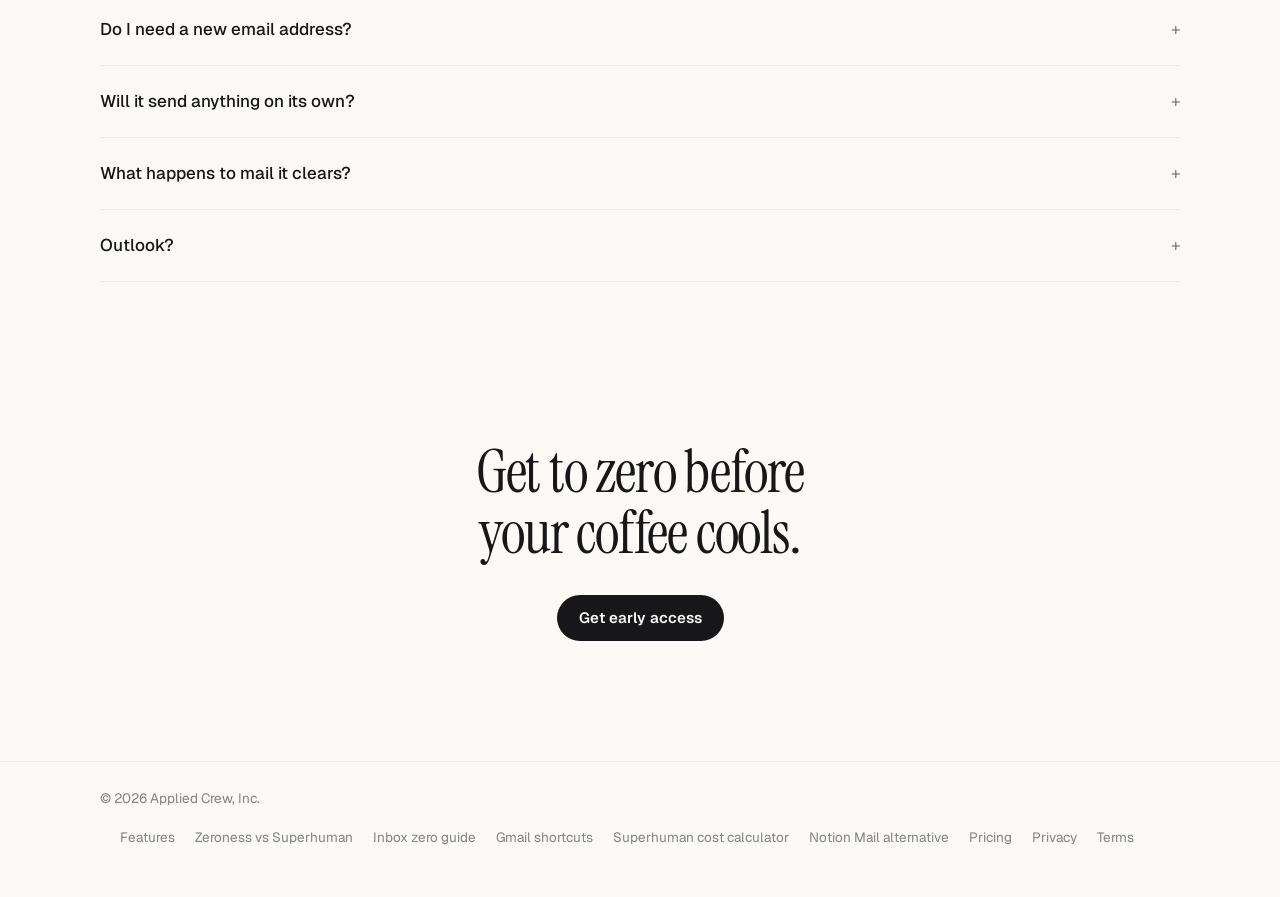
==== commit 14a89c11: "SEO/GEO: shortcuts guide, Superhuman cost calculator, offers and founder in structured data, llms.tx" ====
--- a/index.html
+++ b/index.html
@@ -20,9 +20,9 @@
 <meta name="twitter:card" content="summary_large_image">
 <meta property="og:type" content="website">
 <meta property="og:site_name" content="Zeroness">
-<script type="application/ld+json">{"@context": "https://schema.org", "@type": "Organization", "@id": "https://zeroness.io/#org", "name": "Zeroness", "legalName": "Applied Crew, Inc.", "url": "https://zeroness.io/", "logo": "https://zeroness.io/logo-120.png", "email": "sai@appliedcrew.com", "address": {"@type": "PostalAddress", "streetAddress": "1111 Broadway", "addressLocality": "Oakland", "addressRegion": "CA", "postalCode": "94607", "addressCountry": "US"}}</script>
+<script type="application/ld+json">{"@context": "https://schema.org", "@type": "Organization", "@id": "https://zeroness.io/#org", "name": "Zeroness", "legalName": "Applied Crew, Inc.", "url": "https://zeroness.io/", "logo": "https://zeroness.io/logo-120.png", "email": "sai@appliedcrew.com", "address": {"@type": "PostalAddress", "streetAddress": "1111 Broadway", "addressLocality": "Oakland", "addressRegion": "CA", "postalCode": "94607", "addressCountry": "US"}, "foundingDate": "2026", "founder": {"@type": "Person", "name": "Sai Veda", "url": "https://x.com/Saiveda", "sameAs": ["https://x.com/Saiveda"]}, "sameAs": ["https://x.com/Saiveda", "https://github.com/sai-veda/zeroness-site"]}</script>
 <script type="application/ld+json">{"@context": "https://schema.org", "@type": "WebSite", "@id": "https://zeroness.io/#site", "name": "Zeroness", "url": "https://zeroness.io/", "publisher": {"@id": "https://zeroness.io/#org"}}</script>
-<script type="application/ld+json">{"@context": "https://schema.org", "@type": "SoftwareApplication", "name": "Zeroness", "url": "https://zeroness.io/", "applicationCategory": "BusinessApplication", "applicationSubCategory": "Email", "operatingSystem": "Web, iOS", "description": "Zeroness is an email app for web and iPhone that works with Gmail and Google Workspace. It sorts your mail, writes the replies people are waiting on, and puts every action one key away.", "publisher": {"@id": "https://zeroness.io/#org"}, "featureList": ["AI sorting into Important, Team, Calendar, News and Other", "Drafted replies that check related mail for decisions already made", "Plain-English commands with a preview before changes", "Sign-in codes at the top of the inbox", "Remind me and follow-up nudges", "Finished conversations clear automatically with undo", "AI labels with skip-the-inbox", "Keyboard shortcuts for every action"], "offers": [{"@type": "Offer", "name": "Work email", "price": "0", "priceCurrency": "USD", "description": "Free during launch for company domains"}, {"@type": "Offer", "name": "Personal", "price": "9.99", "priceCurrency": "USD", "description": "Per month, or $30 for the first year at launch"}, {"@type": "Offer", "name": "Students", "price": "1", "priceCurrency": "USD", "description": "Per month with a .edu address"}]}</script>
+<script type="application/ld+json">{"@context": "https://schema.org", "@type": "SoftwareApplication", "name": "Zeroness", "url": "https://zeroness.io/", "applicationCategory": "BusinessApplication", "applicationSubCategory": "Email", "operatingSystem": "Web, iOS", "description": "Zeroness is an email app for web and iPhone that works with Gmail and Google Workspace. It sorts your mail, writes the replies people are waiting on, and puts every action one key away.", "publisher": {"@id": "https://zeroness.io/#org"}, "featureList": ["AI sorting into Important, Team, Calendar, News and Other", "Drafted replies that check related mail for decisions already made", "Plain-English commands with a preview before changes", "Sign-in codes at the top of the inbox", "Remind me and follow-up nudges", "Finished conversations clear automatically with undo", "AI labels with skip-the-inbox", "Keyboard shortcuts for every action"], "offers": [{"@type": "Offer", "name": "Founding 100", "price": "0", "priceCurrency": "USD", "description": "Free until January 31, 2027 for the first 100 users, then $5 a month for life.", "url": "https://zeroness.io/pricing/"}, {"@type": "Offer", "name": "Personal", "price": "9.99", "priceCurrency": "USD", "priceSpecification": {"@type": "UnitPriceSpecification", "price": "9.99", "priceCurrency": "USD", "unitText": "MONTH"}, "url": "https://zeroness.io/pricing/"}, {"@type": "Offer", "name": "Work email during launch", "price": "0", "priceCurrency": "USD", "description": "Free for company domains on Google Workspace during launch.", "url": "https://zeroness.io/pricing/"}, {"@type": "Offer", "name": "Students", "price": "1", "priceCurrency": "USD", "description": "$1 a month with a .edu address.", "url": "https://zeroness.io/pricing/"}], "isAccessibleForFree": true}</script>
 <script type="application/ld+json">{"@context": "https://schema.org", "@type": "FAQPage", "mainEntity": [{"@type": "Question", "name": "Do I need a new email address to use Zeroness?", "acceptedAnswer": {"@type": "Answer", "text": "No. Zeroness works with the Gmail or Google Workspace address you already use. Your mail and labels stay in your account."}}, {"@type": "Question", "name": "Will Zeroness send email on its own?", "acceptedAnswer": {"@type": "Answer", "text": "Never. It writes drafts for threads where someone is waiting on you. You read them, change what you like, and press Send."}}, {"@type": "Question", "name": "What happens to mail Zeroness clears?", "acceptedAnswer": {"@type": "Answer", "text": "It moves to Done, the same as archiving. Nothing is deleted, and one click brings it back."}}, {"@type": "Question", "name": "Does Zeroness work with Outlook?", "acceptedAnswer": {"@type": "Answer", "text": "Gmail and Google Workspace first. Outlook is next."}}]}</script>
 <script>document.documentElement.classList.add('js')</script>
 </head>
@@ -167,7 +167,7 @@
   </section>
 </main>
 
-<footer><div class="wrap"><span>© 2026 Applied Crew, Inc.</span><span><a href="/features/">Features</a><a href="/superhuman-alternative/">Zeroness vs Superhuman</a><a href="/inbox-zero/">Inbox zero guide</a><a href="/pricing/">Pricing</a><a href="/privacy/">Privacy</a><a href="/terms/">Terms</a></span></div></footer>
+<footer><div class="wrap"><span>© 2026 Applied Crew, Inc.</span><span><a href="/features/">Features</a><a href="/superhuman-alternative/">Zeroness vs Superhuman</a><a href="/inbox-zero/">Inbox zero guide</a><a href="/gmail-keyboard-shortcuts/">Gmail shortcuts</a><a href="/superhuman-cost-calculator/">Superhuman cost calculator</a><a href="/notion-mail-alternative/">Notion Mail alternative</a><a href="/pricing/">Pricing</a><a href="/privacy/">Privacy</a><a href="/terms/">Terms</a></span></div></footer>
 
 <script>
 (() => {
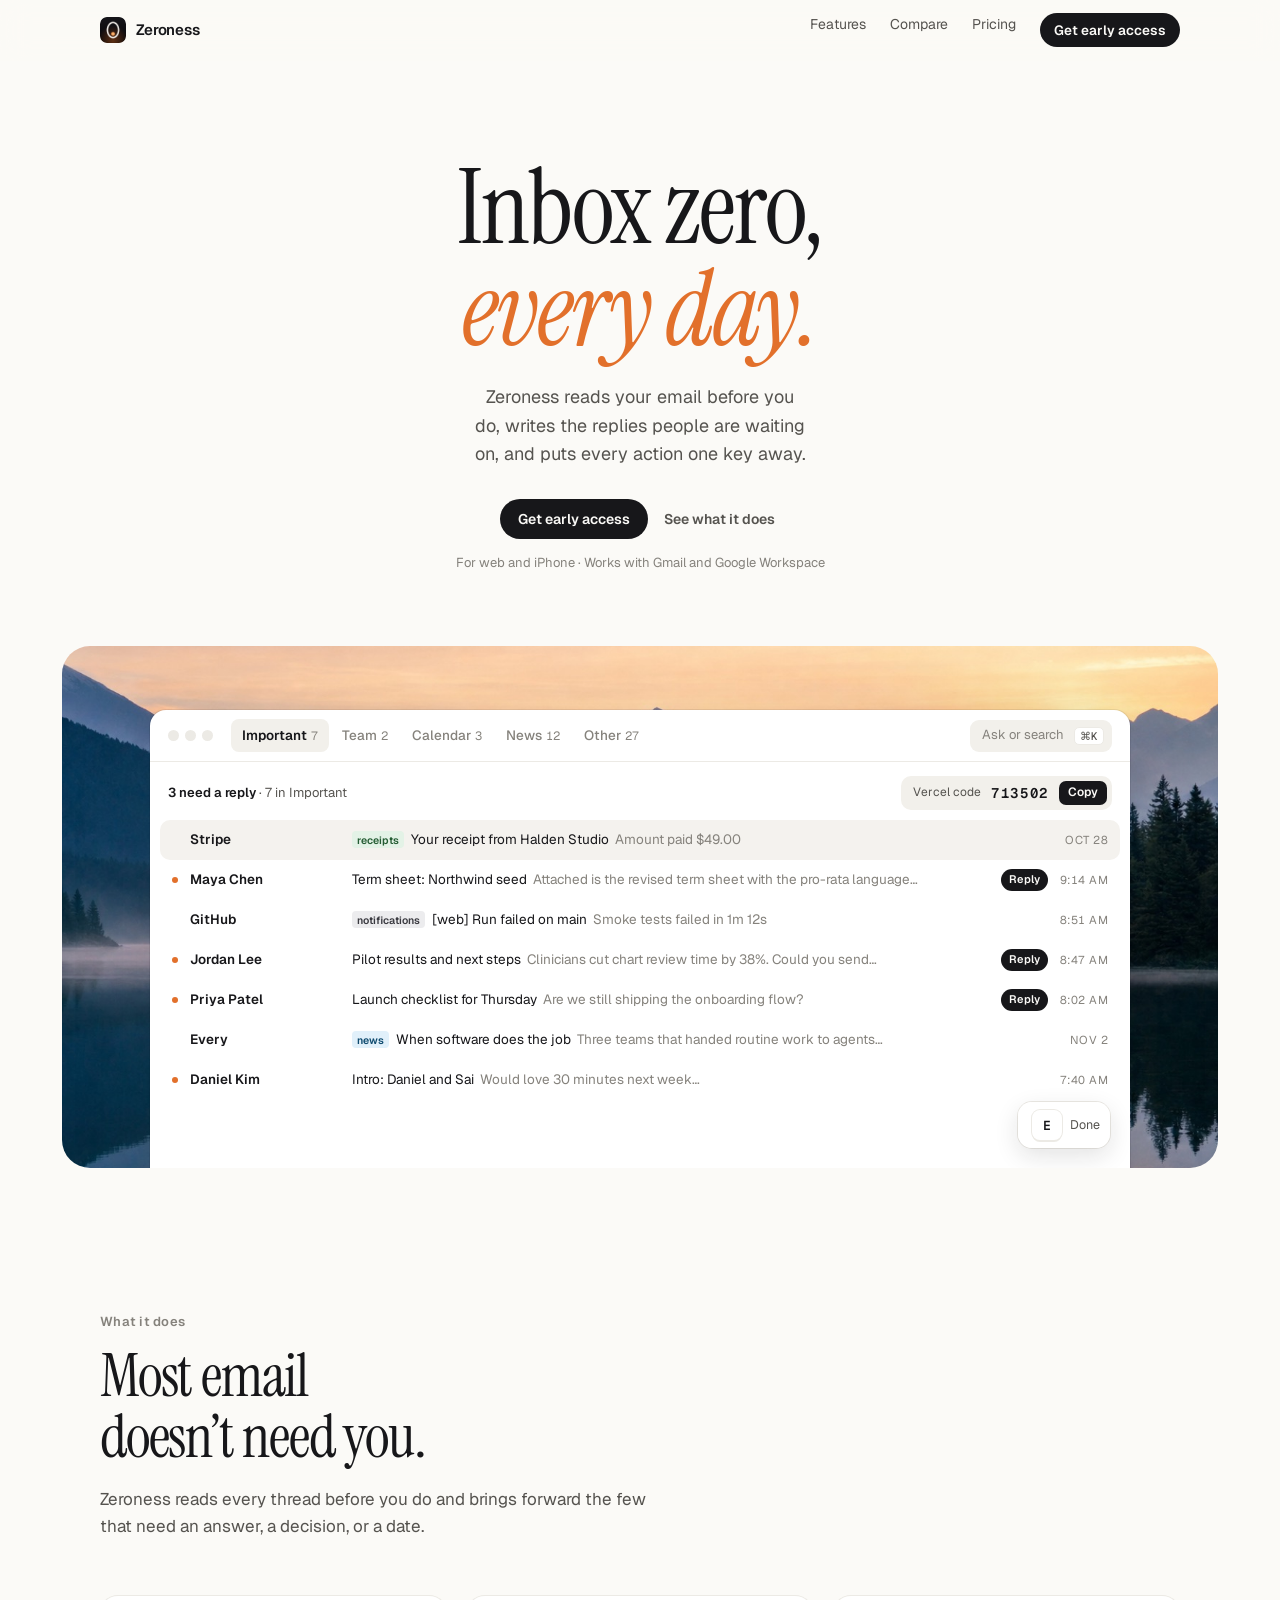
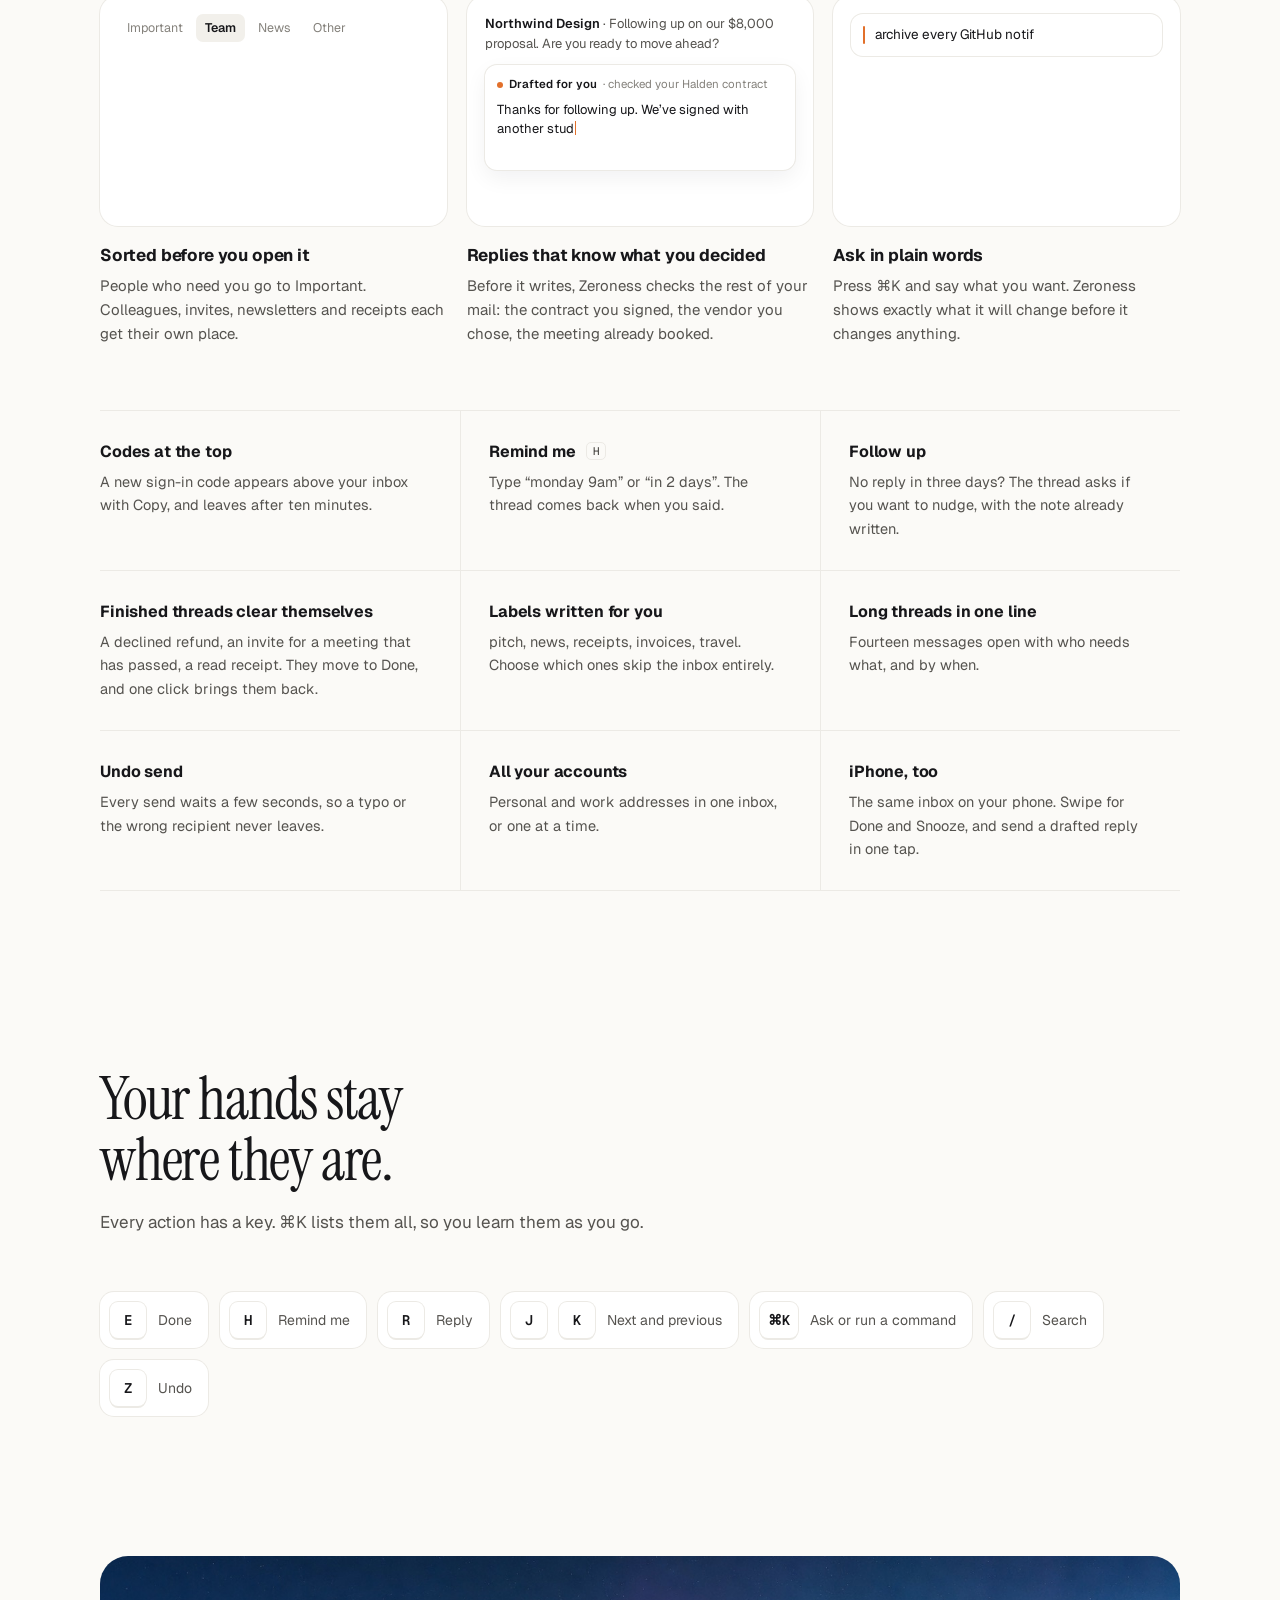
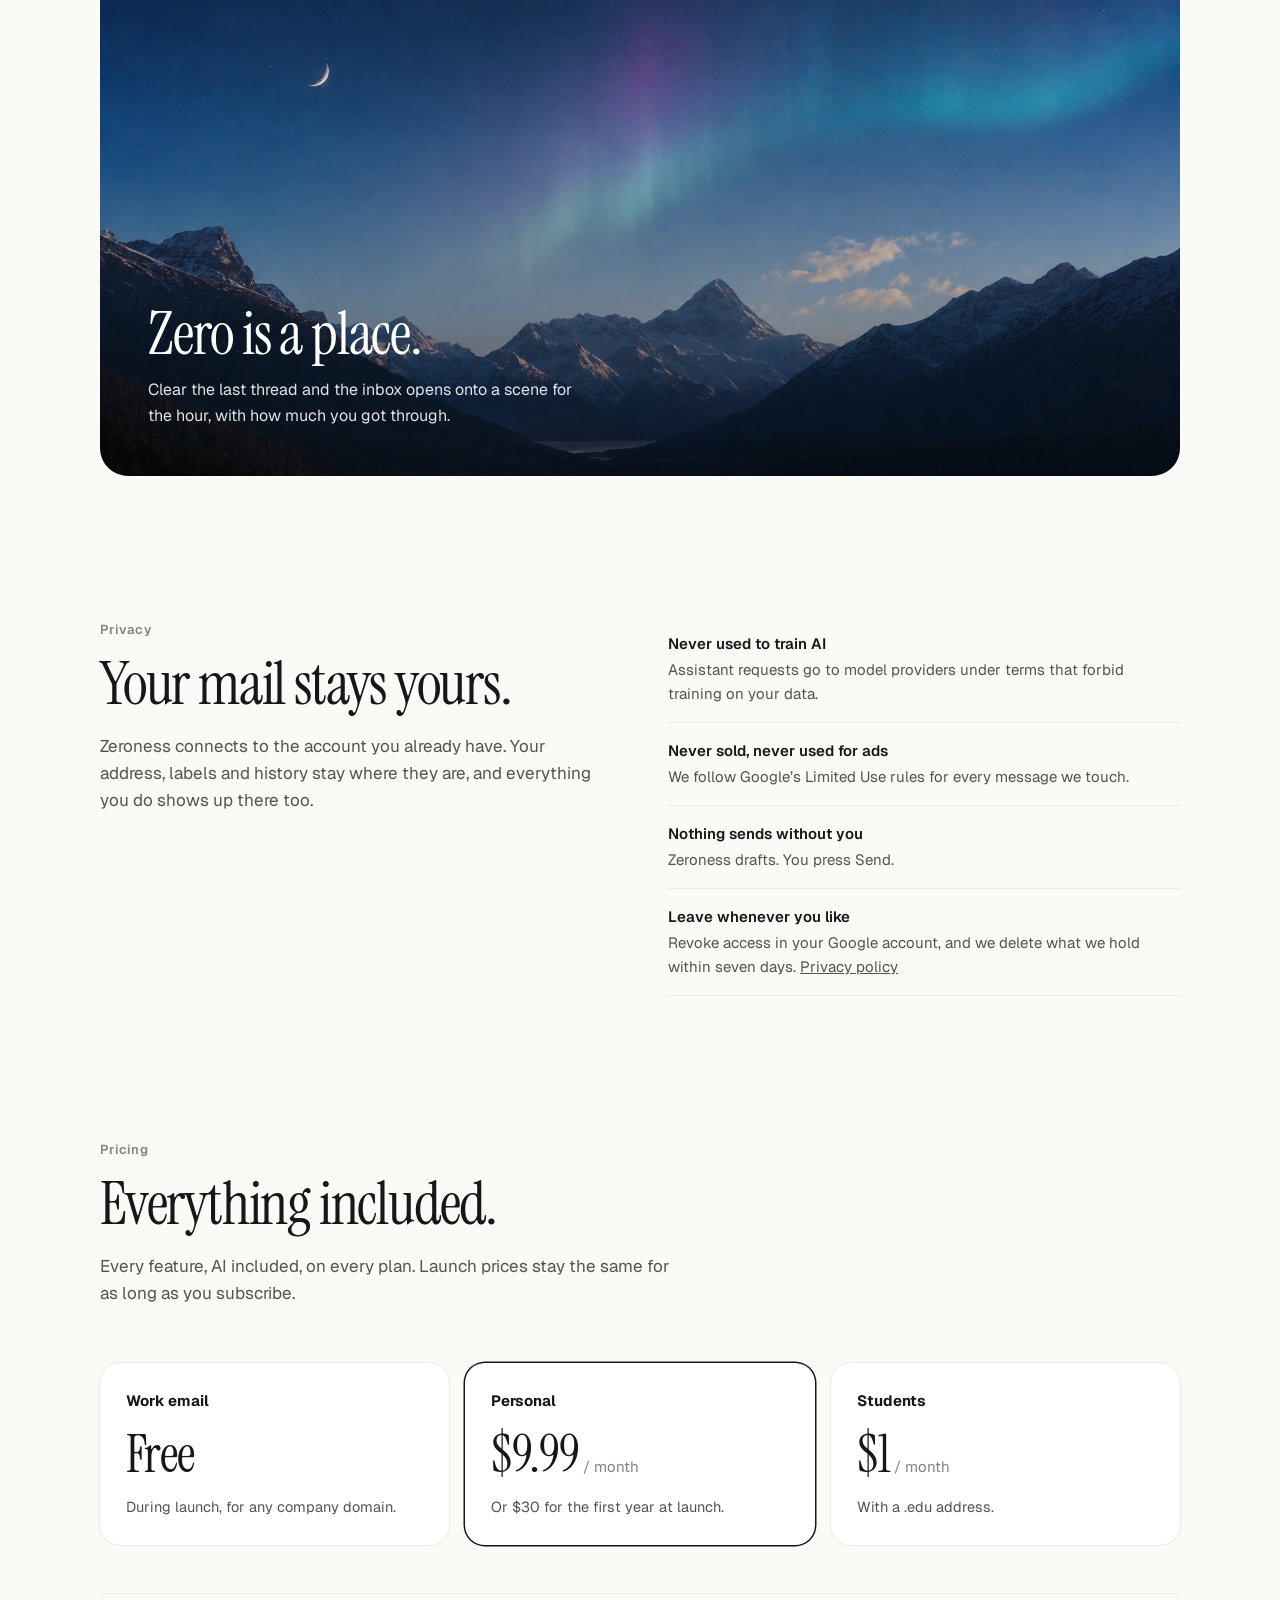
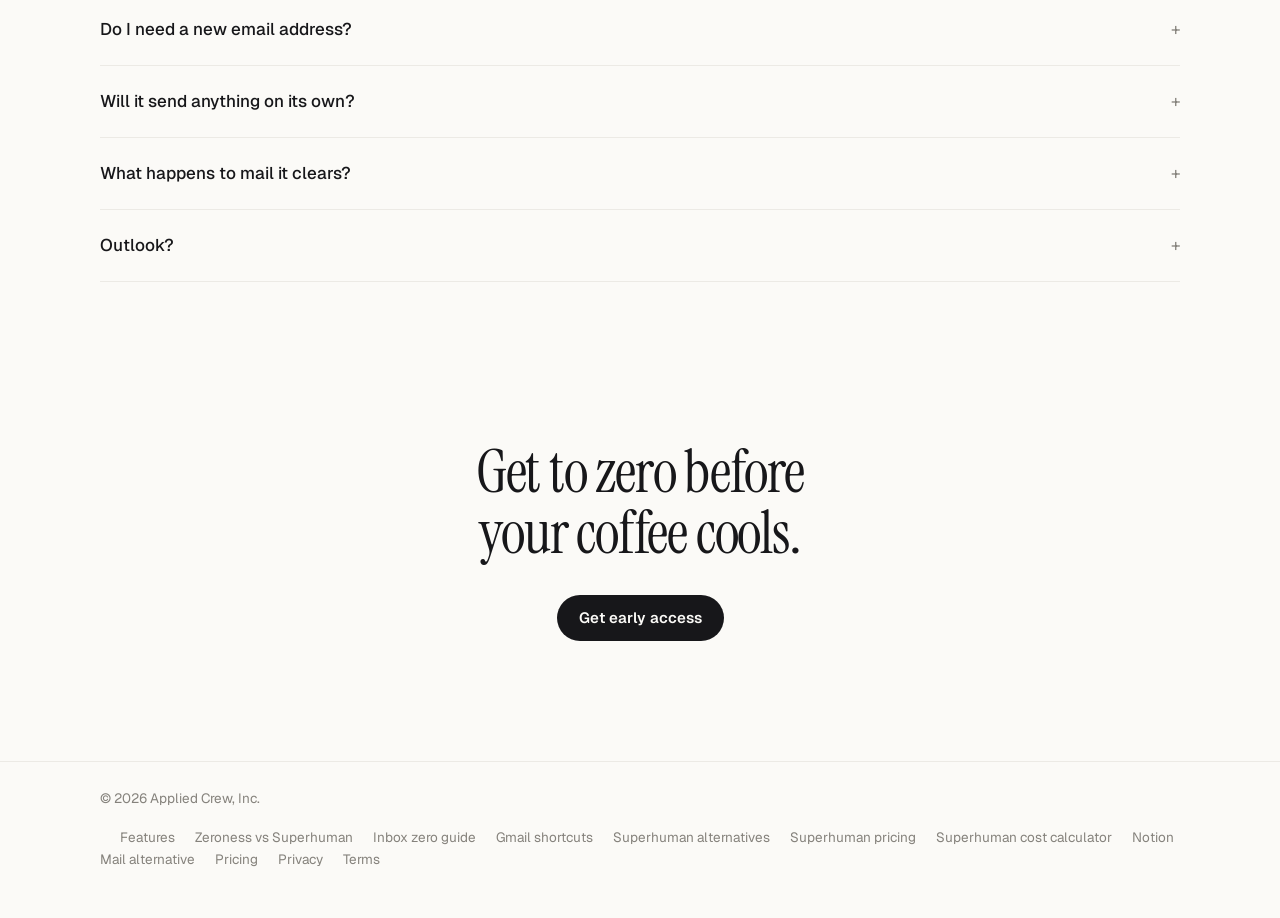
==== commit d6508f5d: "Add best Superhuman alternatives roundup and Superhuman pricing explainer (vendor prices checked Nov" ====
--- a/index.html
+++ b/index.html
@@ -167,7 +167,7 @@
   </section>
 </main>
 
-<footer><div class="wrap"><span>© 2026 Applied Crew, Inc.</span><span><a href="/features/">Features</a><a href="/superhuman-alternative/">Zeroness vs Superhuman</a><a href="/inbox-zero/">Inbox zero guide</a><a href="/gmail-keyboard-shortcuts/">Gmail shortcuts</a><a href="/superhuman-cost-calculator/">Superhuman cost calculator</a><a href="/notion-mail-alternative/">Notion Mail alternative</a><a href="/pricing/">Pricing</a><a href="/privacy/">Privacy</a><a href="/terms/">Terms</a></span></div></footer>
+<footer><div class="wrap"><span>© 2026 Applied Crew, Inc.</span><span><a href="/features/">Features</a><a href="/superhuman-alternative/">Zeroness vs Superhuman</a><a href="/inbox-zero/">Inbox zero guide</a><a href="/gmail-keyboard-shortcuts/">Gmail shortcuts</a><a href="/best-superhuman-alternatives/">Superhuman alternatives</a><a href="/superhuman-pricing/">Superhuman pricing</a><a href="/superhuman-cost-calculator/">Superhuman cost calculator</a><a href="/notion-mail-alternative/">Notion Mail alternative</a><a href="/pricing/">Pricing</a><a href="/privacy/">Privacy</a><a href="/terms/">Terms</a></span></div></footer>
 
 <script>
 (() => {
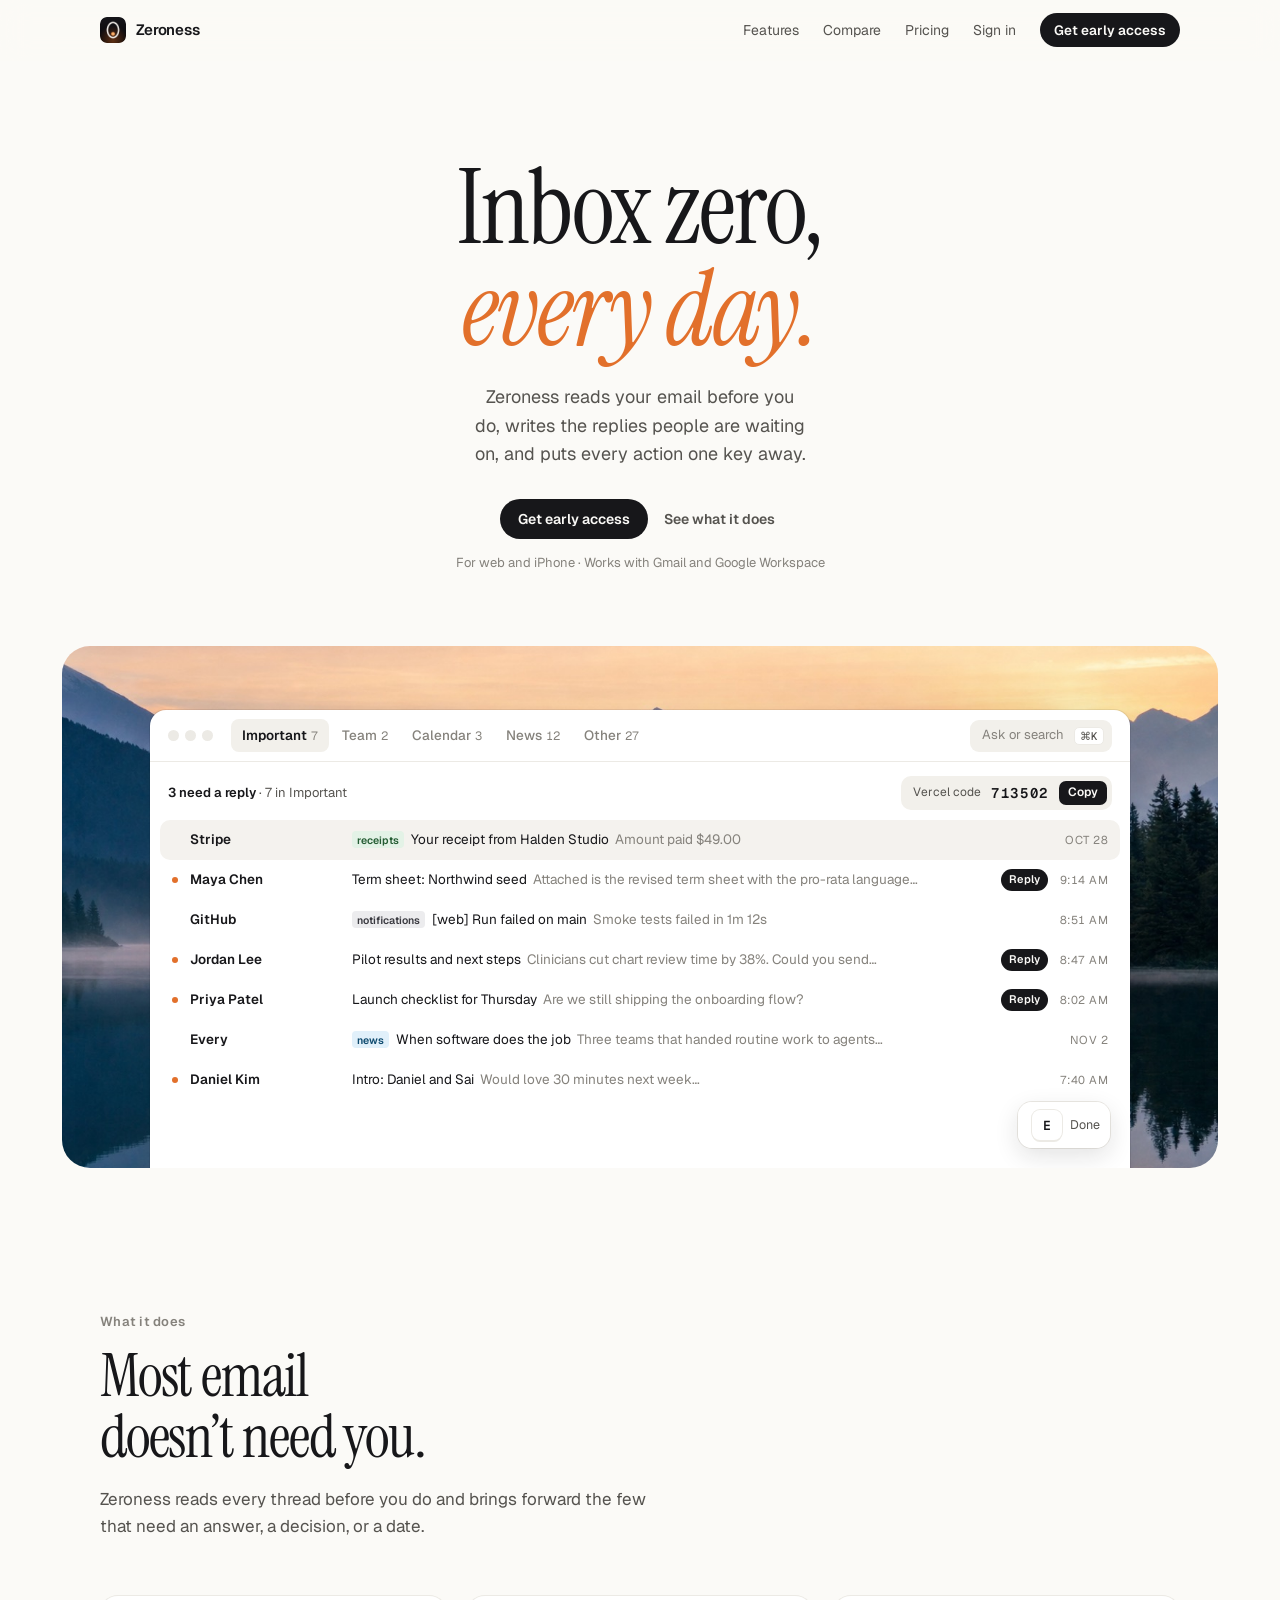
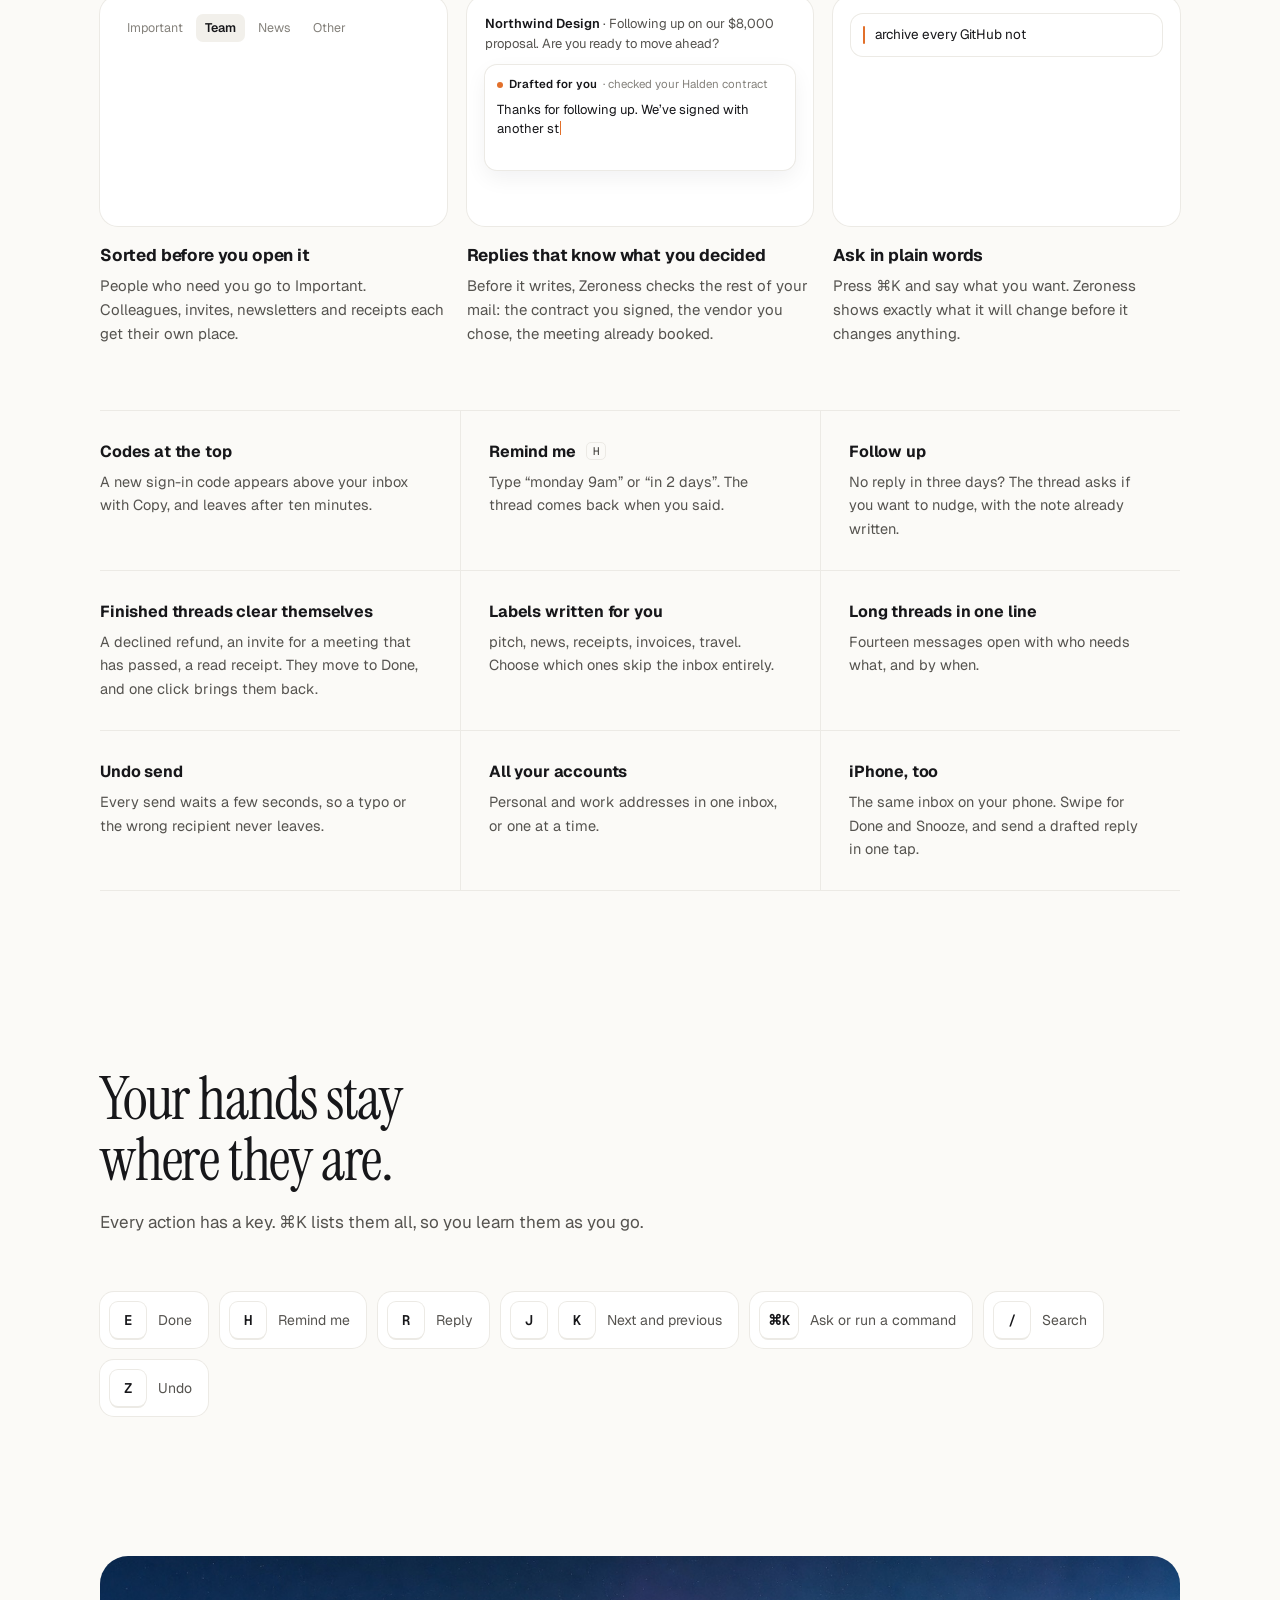
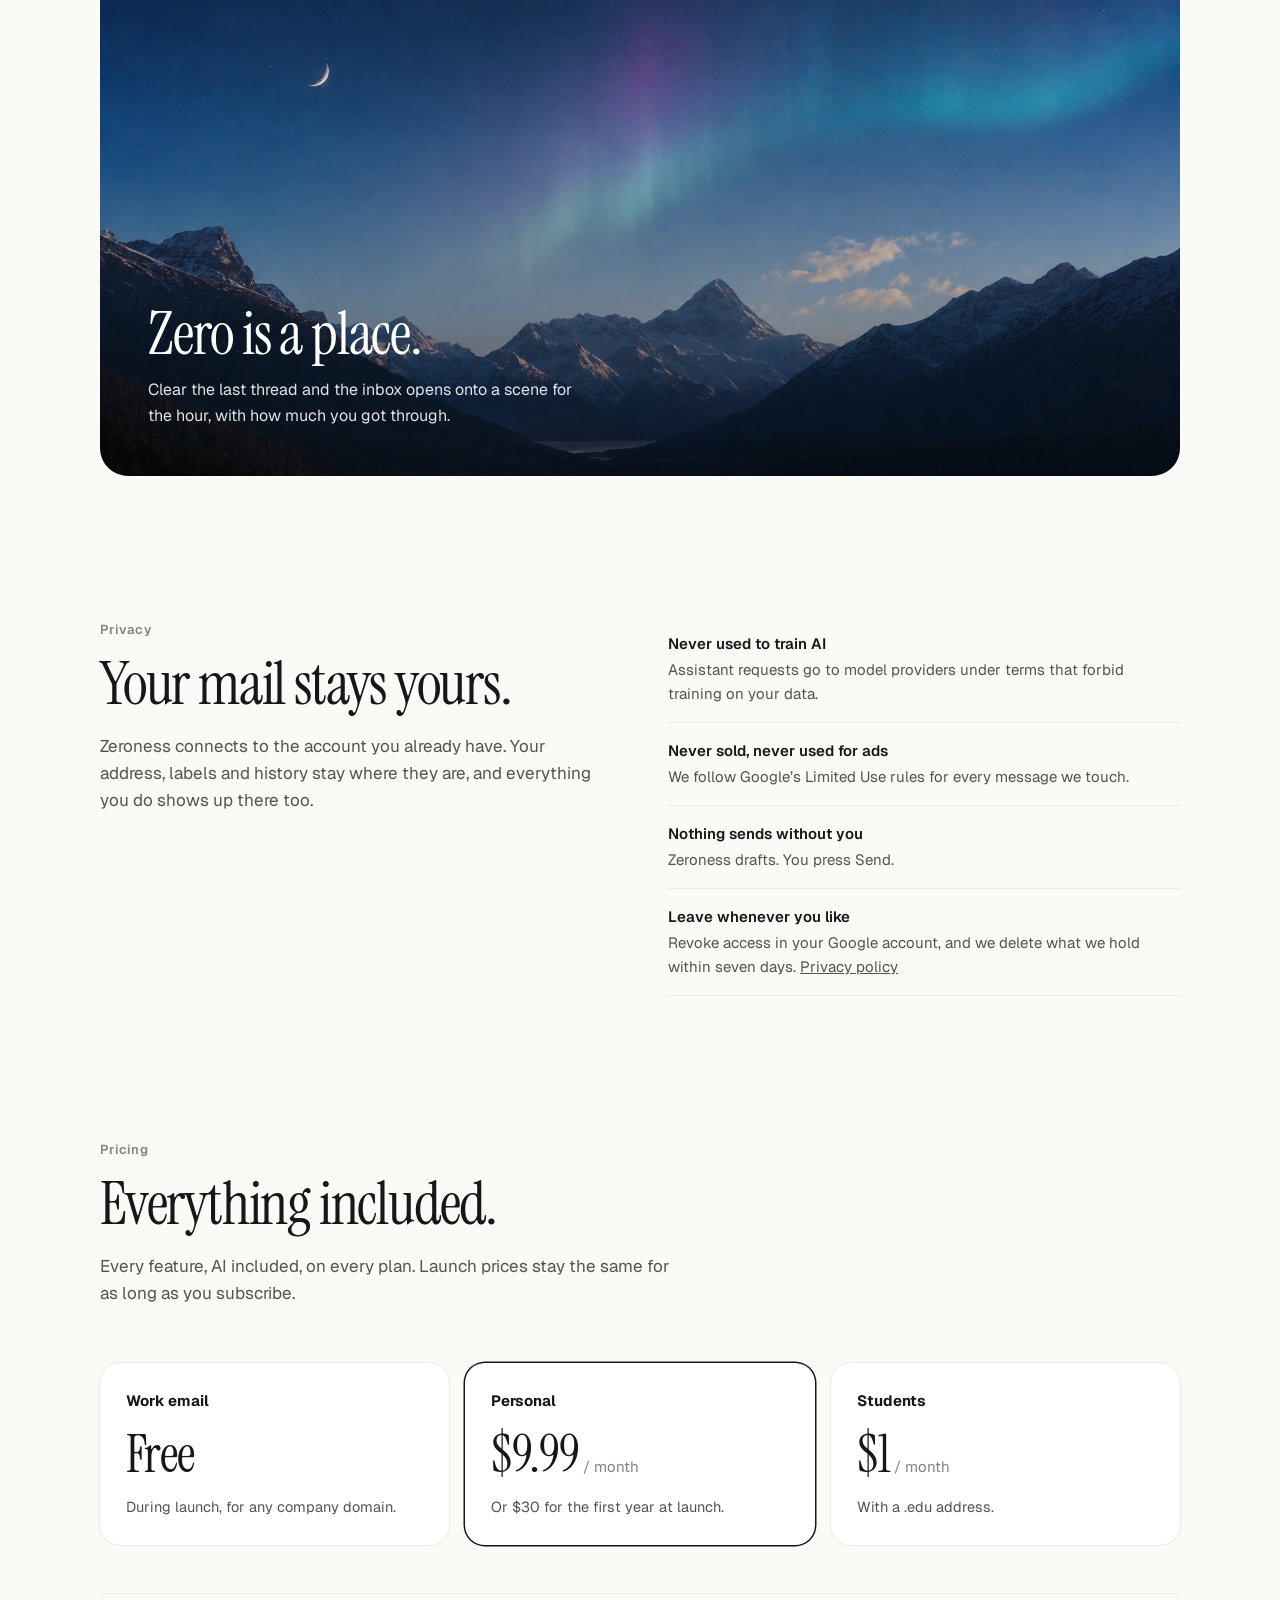
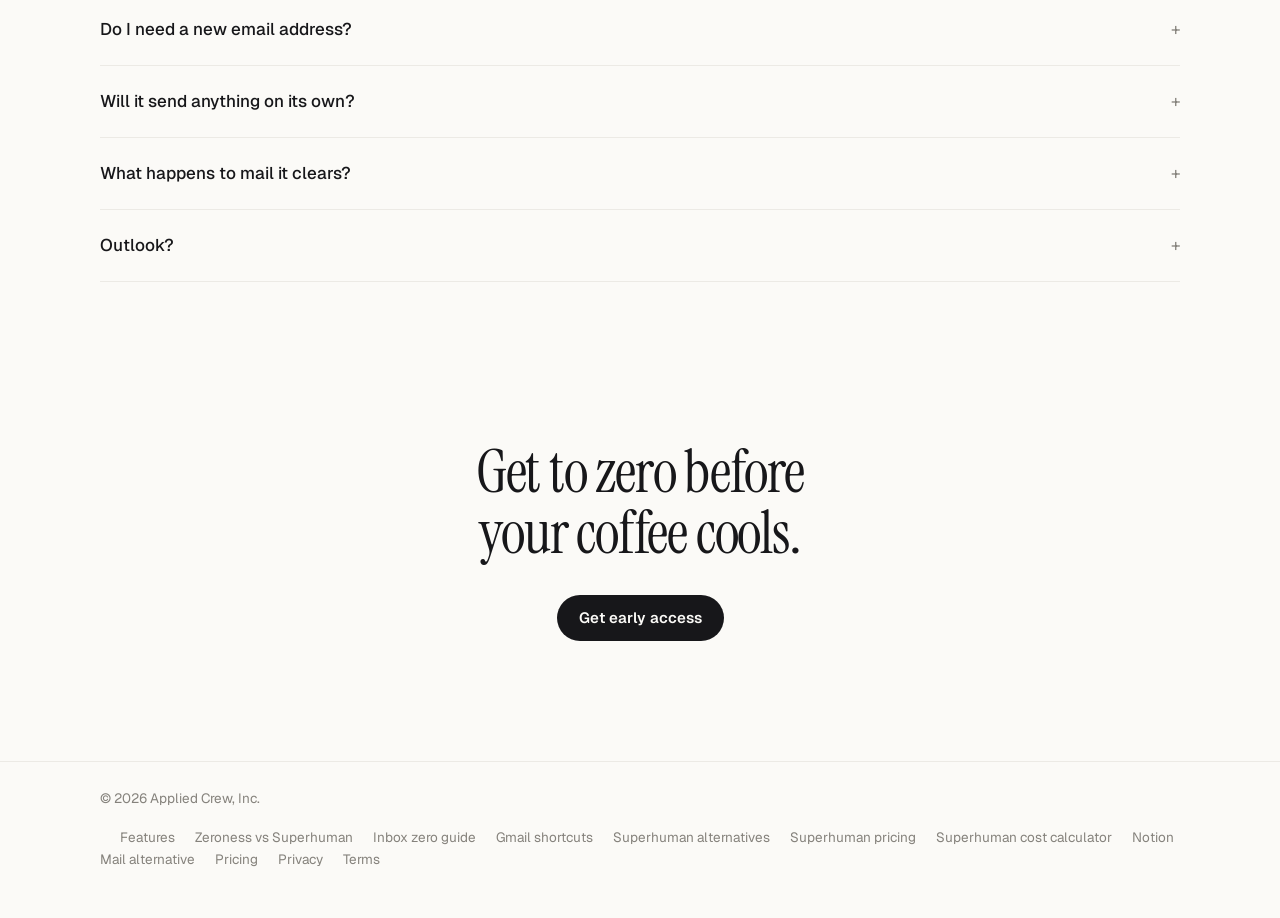
==== commit b88feece: "Sign in from the site header; read receipts now come from zeroness.io zeroness.io becomes the app's " ====
--- a/index.html
+++ b/index.html
@@ -31,7 +31,7 @@
 <header class="nav" id="nav">
   <div class="wrap">
     <a class="brand" href="/"><img src="/logo-120.png" alt="">Zeroness</a>
-    <nav aria-label="Site"><a href="/features/">Features</a><a href="/superhuman-alternative/">Compare</a><a href="/pricing/">Pricing</a><a class="btn btn-ink" href="mailto:sai@appliedcrew.com?subject=Zeroness%20early%20access" style="height:34px;padding:0 14px;font-size:13.5px">Get early access</a></nav>
+    <nav aria-label="Site"><a href="/features/">Features</a><a href="/superhuman-alternative/">Compare</a><a href="/pricing/">Pricing</a><a class="signin" href="/mail">Sign in</a><a class="btn btn-ink" href="mailto:sai@appliedcrew.com?subject=Zeroness%20early%20access" style="height:34px;padding:0 14px;font-size:13.5px">Get early access</a></nav>
   </div>
 </header>
 
--- a/home.css
+++ b/home.css
@@ -22,7 +22,7 @@
 .nav .wrap { display: flex; align-items: center; height: 60px; gap: 28px; }
 .brand { display: flex; align-items: center; gap: 10px; font-weight: 600; font-size: 15px; text-decoration: none; letter-spacing: -0.01em; }
 .brand img { width: 26px; height: 26px; border-radius: 7px; }
-.nav nav { display: flex; gap: 24px; font-size: 14px; color: var(--ink-2); margin-left: auto; }
+.nav nav { display: flex; align-items: center; gap: 24px; font-size: 14px; color: var(--ink-2); margin-left: auto; }
 .nav nav a { text-decoration: none; transition: color .2s; }
 .nav nav a:hover { color: var(--ink); }
 .btn { display: inline-flex; align-items: center; justify-content: center; gap: 10px; height: 40px; padding: 0 18px; border-radius: 999px; border: 0; font: 600 14px var(--f-ui); text-decoration: none; cursor: pointer; transition: transform .25s var(--spring), box-shadow .25s; }
@@ -186,7 +186,7 @@
   .stage .sky { padding: 28px 14px 0; border-radius: 20px; }
   .row .who { width: 96px; } .row .what i, .ask span, .tabs span:nth-child(n+3), .keyhint { display: none; }
   .night .in { padding: 28px; }
-  .nav nav a:not(:last-child) { display: none; }
+  .nav nav a:not(:last-child):not(.signin) { display: none; }
 }
 @media (max-width: 600px) { .row .lbl, .row .reply { display: none; } .row .who { width: 92px; } .code { font-size: 11px; } section.block { padding-top: 104px; } .hero { padding-top: 64px; } }
 @media (prefers-reduced-motion: reduce) { *, *::before, *::after { transition-duration: .01ms !important; animation: none !important; } .js .rise:not(.seen) { opacity: 1; transform: none; } }
